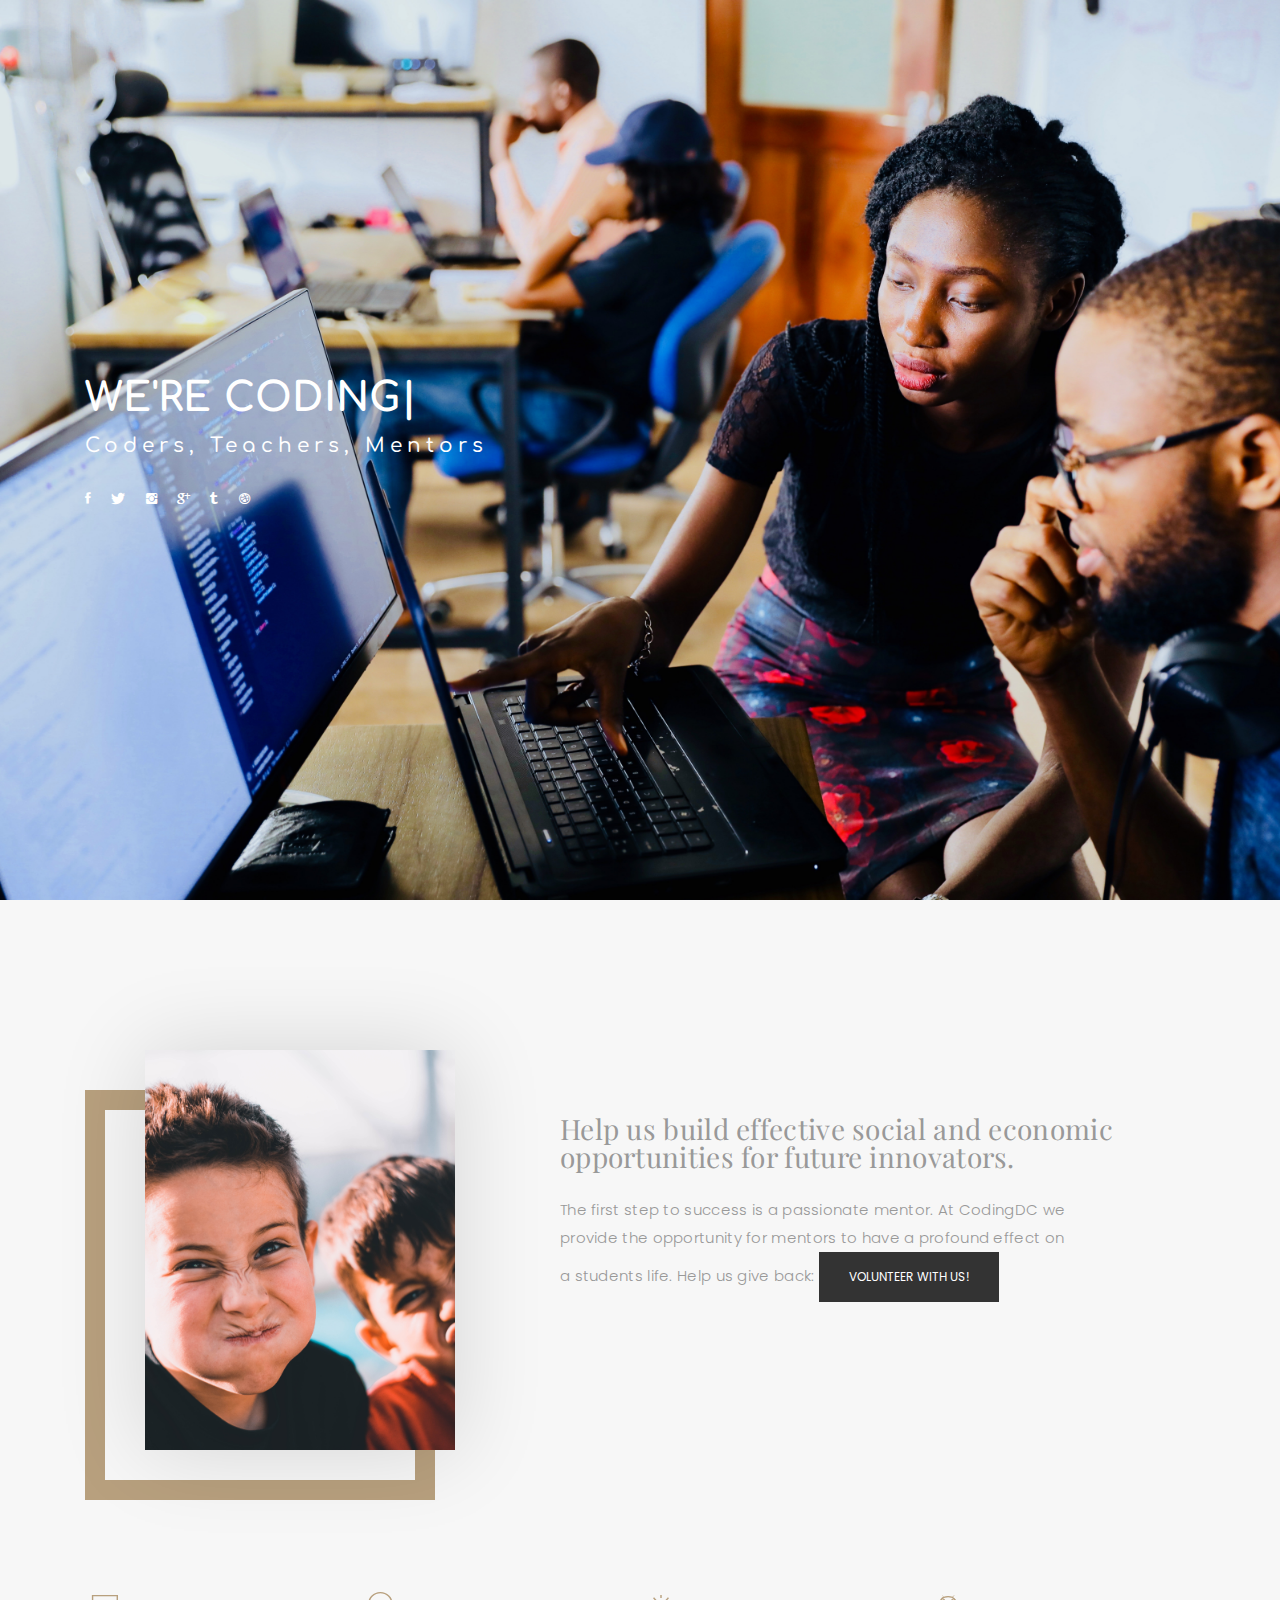
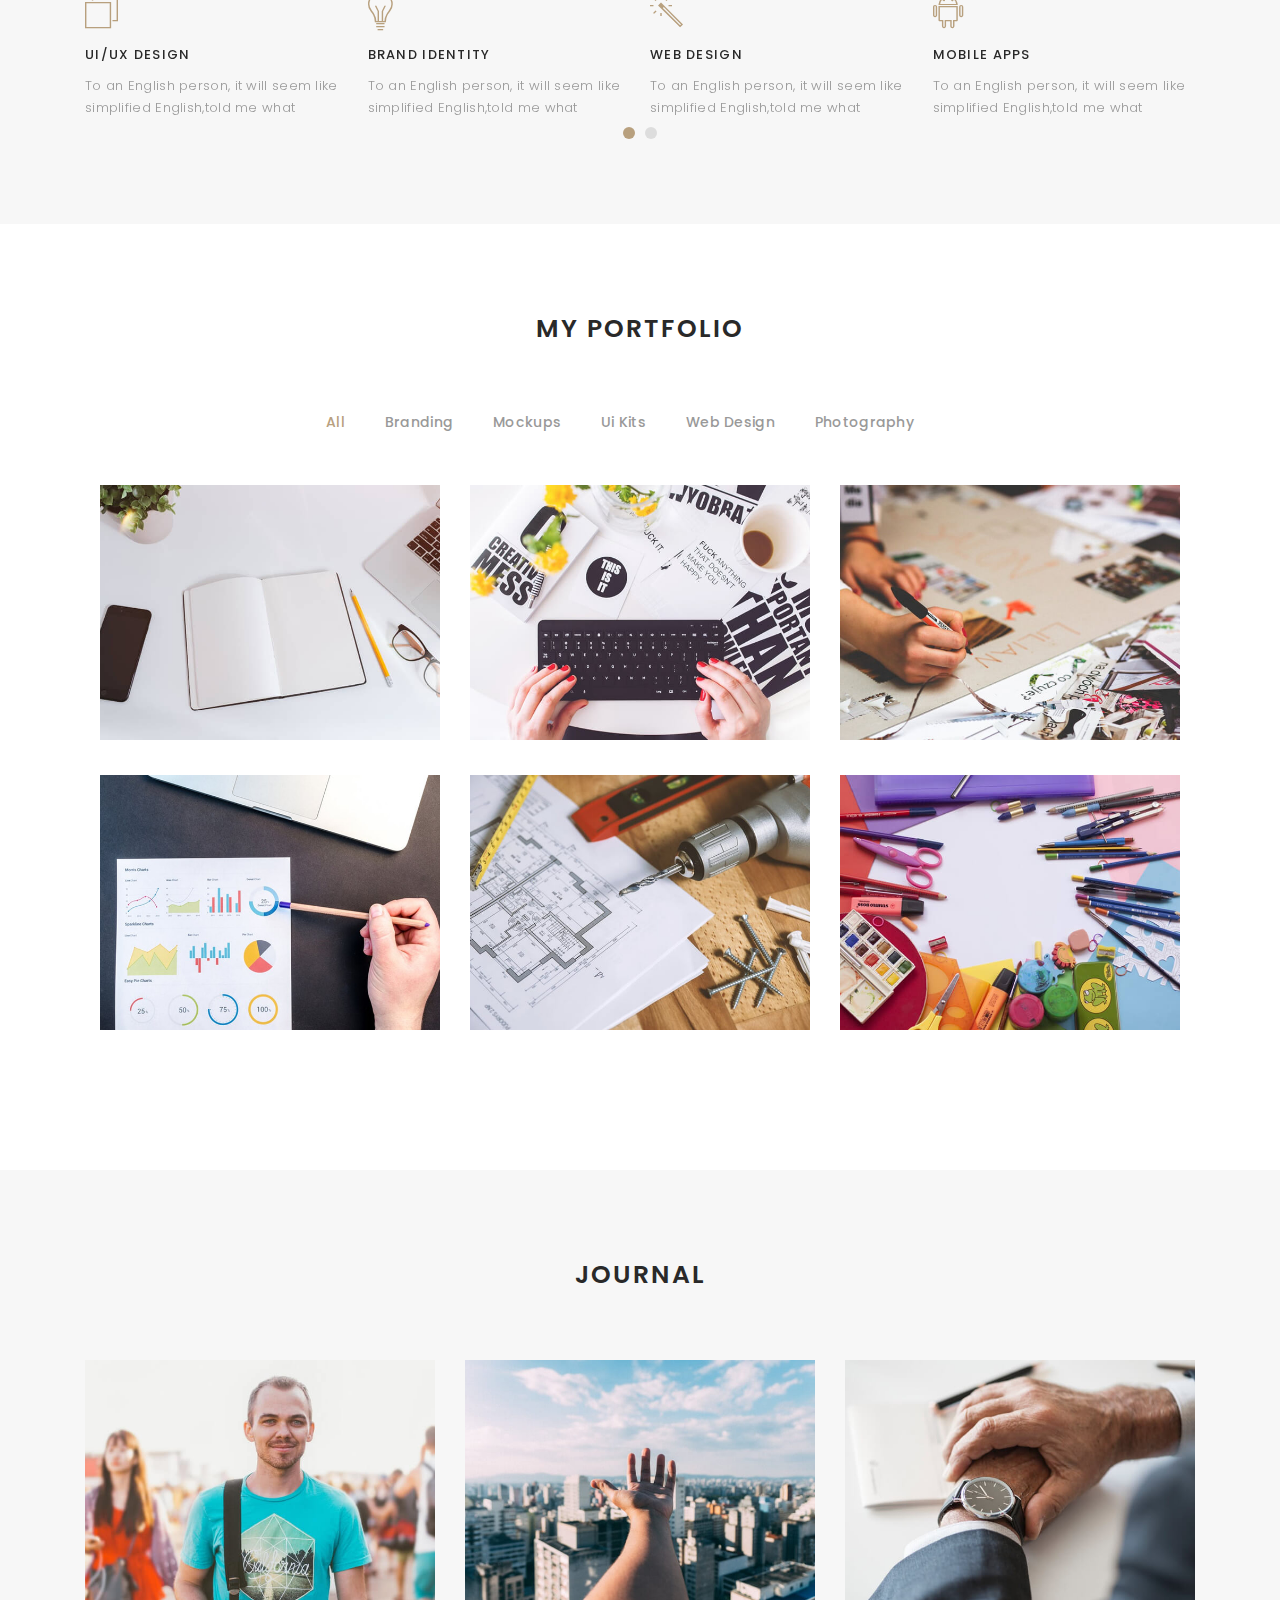
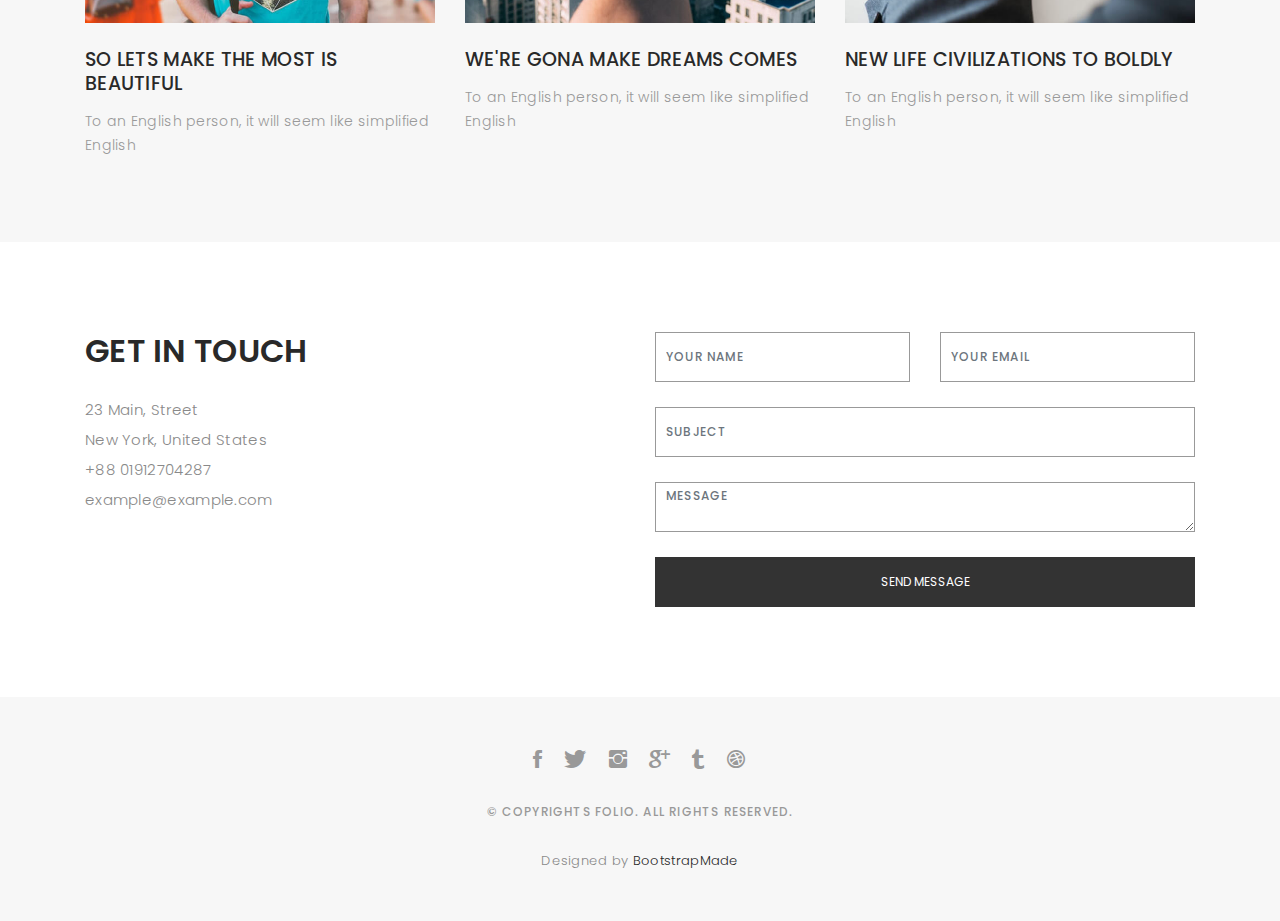
==== index.html @ a68c334d "Master Commit of all the work so far" ====
<!DOCTYPE html>
<html lang="en">

<head>
  <!-- meta -->
  <meta charset="utf-8">
  <meta content="width=device-width, initial-scale=1.0" name="viewport">

  <title>Folio - Personal Portfolio Template</title>
  <meta content="" name="keywords">
  <meta content="" name="description">

  <!-- Google Fonts -->
  <link href="https://fonts.googleapis.com/css?family=Poppins:300,300i,400,400i,500,500i,600,600i,700,700i|Playfair+Display:400,400i,700,700i,900,900i" rel="stylesheet">

  <!-- Bootstrap CSS File -->
  <link href="lib/bootstrap/css/bootstrap.min.css" rel="stylesheet">

  <!-- Libraries CSS Files -->
  <link href="lib/ionicons/css/ionicons.min.css" rel="stylesheet">
  <link href="lib/owlcarousel/assets/owl.carousel.min.css" rel="stylesheet">
  <link href="lib/magnific-popup/magnific-popup.css" rel="stylesheet">
  <link href="lib/hover/hover.min.css" rel="stylesheet">

  <!-- Main Stylesheet File -->
  <link href="css/style.css" rel="stylesheet">
   <link href="https://fonts.googleapis.com/css?family=Comfortaa&display=swap" rel="stylesheet">  

  <!-- Responsive css -->
  <link href="css/responsive.css" rel="stylesheet">

  <!-- Favicon -->
  <link rel="shortcut icon" href="images/favicon.png">

  <!-- =======================================================
    Theme Name: Folio
    Theme URL: https://bootstrapmade.com/folio-bootstrap-portfolio-template/
    Author: BootstrapMade.com
    Author URL: https://bootstrapmade.com
  ======================================================= -->
</head>

<body>

  <!-- start section navbar -->
  <nav id="main-nav">
    <div class="row">
      <div class="container">

        <div class="logo">
          <a href="index.html"><img src="images/logo.png" alt="logo"> <span class="logoText">CodingDC</span> </a>
        </div>

        <div class="responsive"><i data-icon="m" class="ion-navicon-round"></i></div>

        <ul class="nav-menu list-unstyled">
          <li><a href="#header" class="smoothScroll">Home</a></li>
          <li><a href="#about" class="smoothScroll">About</a></li>
          <li><a href="#portfolio" class="smoothScroll">Portfolio</a></li>
          <li><a href="#journal" class="smoothScroll">Blog</a></li>
          <li><a href="#contact" class="smoothScroll">Contact</a></li>
        </ul>

      </div>
    </div>
  </nav>
  <!-- End section navbar -->


  <!-- start section header -->
  <div id="header" class="home">

    <div class="container">
      <div class="header-content">
        <h1>We're <span class="typed"></span></h1>
        <p>Coders, Teachers, Mentors</p>

        <ul class="list-unstyled list-social">
          <li><a href="#"><i class="ion-social-facebook"></i></a></li>
          <li><a href="#"><i class="ion-social-twitter"></i></a></li>
          <li><a href="#"><i class="ion-social-instagram"></i></a></li>
          <li><a href="#"><i class="ion-social-googleplus"></i></a></li>
          <li><a href="#"><i class="ion-social-tumblr"></i></a></li>
          <li><a href="#"><i class="ion-social-dribbble"></i></a></li>
        </ul>
      </div>
    </div>
  </div>
  <!-- End section header -->


  <!-- start section about us -->
  <div id="about" class="paddsection">
    <div class="container">
      <div class="row justify-content-between">

        <div class="col-lg-4 ">
          <div class="div-img-bg">
            <div class="about-img">
              <img src="images/me.jpg" class="img-responsive" alt="me">
            </div>
          </div>
        </div>

        <div class="col-lg-7">
          <div class="about-descr">

            <p class="p-heading">Help us build effective social and economic opportunities for future innovators.</p>
            <p class="separator">The first step to success is a passionate mentor. At CodingDC we provide the opportunity for mentors to have a profound effect on a students life. Help us give back: <input type="submit" class="btn btn-defeault btn-send" value="Volunteer With us!">

          </div>

        </div>
      </div>
    </div>
  </div>
  <!-- end section about us -->


  <!-- start section services -->
  <div id="services">
    <div class="container">

        <div class="services-carousel owl-theme">

          <div class="services-block">

            <i class="ion-ios-browsers-outline"></i>
            <span>UI/UX DESIGN</span>
            <p class="separator">To an English person, it will seem like simplified English,told me what </p>

          </div>

          <div class="services-block">

            <i class="ion-ios-lightbulb-outline"></i>
            <span>BRAND IDENTITY</span>
            <p class="separator">To an English person, it will seem like simplified English,told me what </p>

          </div>

          <div class="services-block">

            <i class="ion-ios-color-wand-outline"></i>
            <span>WEB DESIGN</span>
            <p class="separator">To an English person, it will seem like simplified English,told me what </p>

          </div>

          <div class="services-block">

            <i class="ion-social-android-outline"></i>
            <span>MOBILE APPS</span>
            <p class="separator">To an English person, it will seem like simplified English,told me what </p>

          </div>

          <div class="services-block">

            <i class="ion-ios-analytics-outline"></i>
            <span>Analytics</span>
            <p class="separator">To an English person, it will seem like simplified English,told me what </p>

          </div>

          <div class="services-block">

            <i class="ion-ios-camera-outline"></i>
            <span>PHOTOGRAPHY</span>
            <p class="separator">To an English person, it will seem like simplified English,told me what </p>

          </div>

        </div>

    </div>

  </div>
  <!-- end section services -->


  <!-- start section portfolio -->
  <div id="portfolio" class="text-center paddsection">

    <div class="container">
      <div class="section-title text-center">
        <h2>My Portfolio</h2>
      </div>
    </div>

    <div class="container">
      <div class="row">
        <div class="col-md-12">

          <div class="portfolio-list">

            <ul class="nav list-unstyled" id="portfolio-flters">
              <li class="filter filter-active" data-filter=".all">all</li>
              <li class="filter" data-filter=".branding">branding</li>
              <li class="filter" data-filter=".mockups">mockups</li>
              <li class="filter" data-filter=".uikits">ui kits</li>
              <li class="filter" data-filter=".webdesign">web design</li>
              <li class="filter" data-filter=".photography">photography</li>
            </ul>

          </div>

          <div class="portfolio-container">

            <div class="col-lg-4 col-md-6 portfolio-thumbnail all branding uikits webdesign">
              <a class="popup-img" href="images/portfolio/1.jpg">
                <img src="images/portfolio/1.jpg" alt="img">
              </a>
            </div>

            <div class="col-lg-4 col-md-6 portfolio-thumbnail all mockups uikits photography">
              <a class="popup-img" href="images/portfolio/2.jpg">
                <img src="images/portfolio/2.jpg"  alt="img">
              </a>
            </div>

            <div class="col-lg-4 col-md-6 portfolio-thumbnail all branding webdesig photographyn">
              <a class="popup-img" href="images/portfolio/3.jpg">
                <img src="images/portfolio/3.jpg" alt="img">
              </a>
            </div>

            <div class="col-lg-4 col-md-6 portfolio-thumbnail all mockups webdesign photography">
              <a class="popup-img" href="images/portfolio/4.jpg">
                <img src="images/portfolio/4.jpg" alt="img">
              </a>
            </div>

            <div class="col-lg-4 col-md-6 portfolio-thumbnail all branding uikits photography">
              <a class="popup-img" href="images/portfolio/5.jpg">
                <img src="images/portfolio/5.jpg" alt="img">
              </a>
            </div>

            <div class="col-lg-4 col-md-6 portfolio-thumbnail all mockups uikits webdesign">
              <a class="popup-img" href="images/portfolio/6.jpg">
                <img src="images/portfolio/6.jpg" alt="img">
              </a>
            </div>

          </div>
        </div>
      </div>
    </div>

  </div>
  <!-- End section portfolio -->


  <!-- start section journal -->
  <div id="journal" class="text-left paddsection">

    <div class="container">
      <div class="section-title text-center">
        <h2>journal</h2>
      </div>
    </div>

    <div class="container">
      <div class="journal-block">
        <div class="row">

          <div class="col-lg-4 col-md-6">
            <div class="journal-info">

              <a href="blog-single.html"><img src="images/blog-post-1.jpg" class="img-responsive" alt="img"></a>

              <div class="journal-txt">

                <h4><a href="blog-single.html">SO LETS MAKE THE MOST IS BEAUTIFUL</a></h4>
                <p class="separator">To an English person, it will seem like simplified English
                </p>

              </div>

            </div>
          </div>

          <div class="col-lg-4 col-md-6">
            <div class="journal-info">

              <a href="blog-single.html"><img src="images/blog-post-2.jpg" class="img-responsive" alt="img"></a>

              <div class="journal-txt">

                <h4><a href="#blog-single.html">WE'RE GONA MAKE DREAMS COMES</a></h4>
                <p class="separator">To an English person, it will seem like simplified English
                </p>

              </div>

            </div>
          </div>

          <div class="col-lg-4 col-md-6">
            <div class="journal-info">

              <a href="blog-single.html"><img src="images/blog-post-3.jpg" class="img-responsive" alt="img"></a>

              <div class="journal-txt">

                <h4><a href="blog-single.html">NEW LIFE CIVILIZATIONS TO BOLDLY</a></h4>
                <p class="separator">To an English person, it will seem like simplified English
                </p>

              </div>

            </div>
          </div>

        </div>
      </div>
    </div>

  </div>
  <!-- End section journal -->


  <!-- start sectoion contact -->
  <div id="contact" class="paddsection">
    <div class="container">
      <div class="contact-block1">
        <div class="row">

          <div class="col-lg-6">
            <div class="contact-contact">

              <h2 class="mb-30">GET IN TOUCH</h2>

              <ul class="contact-details">
                <li><span>23 Main, Street</span></li>
                <li><span>New York, United States</span></li>
                <li><span>+88 01912704287</span></li>
                <li><span>example@example.com</span></li>
              </ul>

            </div>
          </div>

          <div class="col-lg-6">
            <form action="" method="post" role="form" class="contactForm">
              <div class="row">

                <div id="sendmessage">Your message has been sent. Thank you!</div>
                <div id="errormessage"></div>

                <div class="col-lg-6">
                  <div class="form-group contact-block1">
                    <input type="text" name="name" class="form-control" id="name" placeholder="Your Name" data-rule="minlen:4" data-msg="Please enter at least 4 chars" />
                    <div class="validation"></div>
                  </div>
                </div>

                <div class="col-lg-6">
                  <div class="form-group">
                    <input type="email" class="form-control" name="email" id="email" placeholder="Your Email" data-rule="email" data-msg="Please enter a valid email" />
                    <div class="validation"></div>
                  </div>
                </div>

                <div class="col-lg-12">
                  <div class="form-group">
                    <input type="text" class="form-control" name="subject" id="subject" placeholder="Subject" data-rule="minlen:4" data-msg="Please enter at least 8 chars of subject" />
                    <div class="validation"></div>
                  </div>
                </div>

                <div class="col-lg-12">
                  <div class="form-group">
                    <textarea class="form-control" name="message" rows="12" data-rule="required" data-msg="Please write something for us" placeholder="Message"></textarea>
                    <div class="validation"></div>
                  </div>
                </div>

                <div class="col-lg-12">
                  <input type="submit" class="btn btn-defeault btn-send" value="Send message">
                </div>

              </div>
            </form>
          </div>
        </div>
      </div>
    </div>
  </div>
  <!-- start sectoion contact -->


  <!-- start section footer -->
  <div id="footer" class="text-center">
    <div class="container">
      <div class="socials-media text-center">

        <ul class="list-unstyled">
          <li><a href="#"><i class="ion-social-facebook"></i></a></li>
          <li><a href="#"><i class="ion-social-twitter"></i></a></li>
          <li><a href="#"><i class="ion-social-instagram"></i></a></li>
          <li><a href="#"><i class="ion-social-googleplus"></i></a></li>
          <li><a href="#"><i class="ion-social-tumblr"></i></a></li>
          <li><a href="#"><i class="ion-social-dribbble"></i></a></li>
        </ul>

      </div>

      <p>&copy; Copyrights Folio. All rights reserved.</p>

      <div class="credits">
        <!--
          All the links in the footer should remain intact.
          You can delete the links only if you purchased the pro version.
          Licensing information: https://bootstrapmade.com/license/
          Purchase the pro version with working PHP/AJAX contact form: https://bootstrapmade.com/buy/?theme=Folio
        -->
        Designed by <a href="https://bootstrapmade.com/">BootstrapMade</a>
      </div>

    </div>
  </div>
  <!-- End section footer -->

  <!-- JavaScript Libraries -->
  <script src="lib/jquery/jquery.min.js"></script>
  <script src="lib/jquery/jquery-migrate.min.js"></script>
  <script src="lib/bootstrap/js/bootstrap.bundle.min.js"></script>
  <script src="lib/typed/typed.js"></script>
  <script src="lib/owlcarousel/owl.carousel.min.js"></script>
  <script src="lib/magnific-popup/magnific-popup.min.js"></script>
  <script src="lib/isotope/isotope.pkgd.min.js"></script>

  <!-- Contact Form JavaScript File -->
  <script src="contactform/contactform.js"></script>

  <!-- Template Main Javascript File -->
  <script src="js/main.js"></script>

</body>

</html>
---- css/style.css ----
/*
  Theme Name: Folio
  Theme URL: https://bootstrapmade.com/folio-bootstrap-portfolio-template/
  Author: BootstrapMade.com
  Author URL: https://bootstrapmade.com
*/

/*  General Styling
/*-----------------------------------------------------------------------------------*/

body {
  background: #ffffff;
  color: #898989;
  font-family: 'Poppins', helvetica;
  font-size: 15px;
  font-weight: 300;
  line-height: 20px;
  letter-spacing: 0.02em;
  overflow-x: hidden;
  margin: 0 auto;
  padding: 0;
  -moz-box-sizing: border-box;
  -ms-box-sizing: border-box;
  -o-box-sizing: border-box;
  -webkit-box-sizing: border-box;
  box-sizing: border-box;
}

h1, h2, h3, h4, h5, h6 {
  margin: 0;
}

h2 {
  color: #292929;
  font-weight: 600;
}

h4 {
  color: #292929;
  font-size: 14px;
  font-weight: 600;
}

a {
  color: #292929;
  text-decoration: none !important;
  -moz-transition: all 0.5s ease-in-out 0s;
  -ms-transition: all 0.5s ease-in-out 0s;
  -o-transition: all 0.5s ease-in-out 0s;
  -webkit-transition: all 0.5s ease-in-out 0s;
  transition: all 0.5s ease-in-out 0s;
}

a:hover {
  -moz-transition: all 0.5s ease-in-out 0s;
  -ms-transition: all 0.5s ease-in-out 0s;
  -o-transition: all 0.5s ease-in-out 0s;
  -webkit-transition: all 0.5s ease-in-out 0s;
  transition: all 0.5s ease-in-out 0s;
}

a:hover, a:focus {
  color: #b8a07e;
  text-decoration: underline;
}

nav ul li a {
  padding: 2px 0 0 0;
  position: relative;
  display: block;
  font-size: 12px;
  color: #999999;
  letter-spacing: 0.1em;
  font-weight: 500;
  line-height: 14px;
  text-transform: uppercase;
  -moz-transition: all 0.5s ease-in-out 0s;
  -ms-transition: all 0.5s ease-in-out 0s;
  -o-transition: all 0.5s ease-in-out 0s;
  -webkit-transition: all 0.5s ease-in-out 0s;
  transition: all 0.5s ease-in-out 0s;
}

p {
  margin: 25px 0;
  padding: 0;
  font-size: 15px;
  color: #999999;
  line-height: 28px;
}

::-moz-selection {
  background: #b8a07e;
  color: #fff;
}

::selection {
  background: #b8a07e;
  color: #fff;
}

.btn {
  background: #333;
  border: medium none;
  border-radius: 0;
  color: #fff;
  font-size: 12px;
  height: 50px;
  line-height: 50px;
  padding: 0 30px;
  text-transform: uppercase;
}

.btn:hover, .btn:focus {
  color: #fff;
}

.padDiv {
  padding: 30px 20px;
}

.section-title {
  margin-bottom: 70px;
}

.section-title h2 {
  font-size: 25px;
  letter-spacing: 2px;
  text-transform: uppercase;
}

.form-control {
  background-color: transparent;
  border: 1px solid #999;
  border-radius: 0;
  color: #999999;
  font-size: 12px;
  font-weight: 500;
  height: 50px;
  letter-spacing: 0.1em;
  padding-left: 10px;
  margin: 0 0 25px 0;
  line-height: 14px;
  text-transform: uppercase;
}

.form-control:focus {
  box-shadow: none;
  outline: 0 none;
}

.paddsection {
  padding-top: 90px;
  padding-bottom: 90px;
}

.paddsections {
  padding-top: 90px;
  padding-bottom: 90px !important;
}

.hvr-shutter-in-horizontal::before {
  background: #333;
}

.hvr-shutter-in-horizontal:hover {
  background: #b8a07e;
}

.mb-30 {
  margin-bottom: 30px;
}

/*-----------------------------------------------------------------------------------*/
/*  Navbar Top
/*-----------------------------------------------------------------------------------*/

nav {
  position: fixed;
  background: #fff;
  z-index: 1000;
  width: 100%;
  padding: 20px;
  display: none;
  -webkit-box-shadow: 0px 2px 92px 0px rgba(0, 0, 0, 0.18);
  -moz-box-shadow: 0px 2px 92px 0px rgba(0, 0, 0, 0.18);
  box-shadow: 0px 2px 92px 0px rgba(0, 0, 0, 0.18);
}

.nav-menu {
  float: right;
  line-height: 32px;
  margin-bottom: 0;
  padding-top: 16px;
}

nav ul li {
  float: left;
  margin-right: 15px;
  font-family: 'Poppins', sans-serif;
  font-size: 14px;
  margin-left: 40px;
}

nav ul li a {
  padding: 2px 0 0 0;
  position: relative;
  display: block;
  font-size: 14px;
  color: #999999;
  font-family: 'Poppins', helvetica;
  font-weight: 500;
  line-height: 16px;
  text-transform: uppercase;
  letter-spacing: 0.02em;
  text-transform: capitalize;
}

.logo {
  float: left;
}

.logoText{
    
    font-size: 1em;
    font-family: 'Comfortaa', cursive;
}

.logo img {
  height: auto;
    width: 3.5em;
}

.responsive {
  display: none;
  font-size: 23px;
}

.active {
  color: #afafaf;
}

/*----------------------------------------------------------------------------------*/
/*  Header
/*-----------------------------------------------------------------------------------*/

#header {
  background: url("../images/bg.jpg") repeat scroll center center / cover;
  height: 100vh;
  width: 100%;
}


#header .header-content {
  height: 100vh;
  text-align: left;
  width: 100%;
  display: flex;
  justify-content: center;
  flex-direction: column;
  font-family: 'Comfortaa', cursive;
}

.header-content h1 {
  font-size: 40px;
  font-weight: 700;
  margin-bottom: 10px;
  text-transform: uppercase;
  color: #fff;
}

.header-content p {
  font-size: 20px;
  letter-spacing: 5px;
  margin-top: 0;
  margin-bottom: 30px;
  text-transform: capitalize;
  color: #fff;
  font-weight: 500;
}

.header-content .list-social li {
  float: left;
  margin-right: 20px;
}

.header-content .list-social li i {
  color: #fff;
  font-size: 15px;
}

/*-----------------------------------------------------------------------------------*/
/*  Aout-us
/*-----------------------------------------------------------------------------------*/

#about {
  width: 100%;
  height: auto;
  background: #f7f7f7;
  padding-top: 190px;
}

#about .div-img-bg {
  padding-bottom: 30px;
  border: 20px solid #b8a07e;
}

#about .div-img-bg .about-img img {
  width: 100%;
  box-shadow: 0px 0px 85px 0px rgba(0, 0, 0, 0.14);
  margin-top: -60px;
  margin-left: 40px;
  height: 400px;
  object-fit: cover;
}

#about .about-descr .p-heading {
  font-family: 'Playfair Display', serif;
  font-size: 28px;
  text-align: left;
}

#about .about-descr .separator {
  max-width: 80%;
  margin-bottom: 0;
  text-align: left;
}

/*-----------------------------------------------------------------------------------*/
/*   Services
/*-----------------------------------------------------------------------------------*/

#services {
  background: #f7f7f7;
  position: relative;
  padding-bottom: 80px;
}

.owl-item {
  float: left;
}
.services-block span {
  margin: 10px 0;
  position: relative;
  font-size: 13px;
  color: #292929;
  letter-spacing: 0.1em;
  font-weight: 500;
  text-transform: uppercase;
  display: block;
}

.services-block .separator {
  margin: 0;
  font-size: 13px;
  line-height: 22px;
}

.services-block i {
  font-size: 44px;
  color: #b8a07e;
  line-height: 44px;
}


.services-carousel  .owl-stage-outer {
  overflow: hidden;
}

.services-carousel .owl-dots {
  margin-top: 5px;
  text-align: center;
}

.services-carousel .owl-dot {
  display: inline-block;
  margin: 0 5px;
  width: 12px !important;
  height: 12px !important;
  border-radius: 50%;
  border: 0;
  padding: 0 !important;
  background-color: #ddd;
  cursor: pointer;
}

.services-carousel .owl-dot.active {
  background-color: #b8a07e;
}

.owl-nav {
  display: none;
}

.btn{
    
    
    
}


/*-----------------------------------------------------------------------------------*/
/*  Portfolio
/*-----------------------------------------------------------------------------------*/

#portfolio {
  position: relative;
  padding-bottom: 50px;
}

#portfolio .portfolio-list {
  margin-bottom: 50px;
}

#portfolio .portfolio-list .nav {
  display: inline-block;
  margin: 0;
}

#portfolio .portfolio-list .nav li {
  margin: 0 40px 0 0;
  float: left;
  font-size: 14px;
  color: #999999;
  line-height: 16px;
  cursor: pointer;
  font-family: 'Poppins', helvetica;
  font-weight: 500;
  letter-spacing: 0.02em;
  text-transform: capitalize;
  -moz-transition: all 0.5s ease-in-out 0s;
  -ms-transition: all 0.5s ease-in-out 0s;
  -o-transition: all 0.5s ease-in-out 0s;
  -webkit-transition: all 0.5s ease-in-out 0s;
  transition: all 0.5s ease-in-out 0s;
}

#portfolio .portfolio-list .nav li:hover, #portfolio .portfolio-list .nav li.filter-active  {
  color: #b8a07e;
  -moz-transition: all 0.5s ease-in-out 0s;
  -ms-transition: all 0.5s ease-in-out 0s;
  -o-transition: all 0.5s ease-in-out 0s;
  -webkit-transition: all 0.5s ease-in-out 0s;
  transition: all 0.5s ease-in-out 0s;
}

#portfolio .portfolio-container {
  display: inline-block;
  margin-bottom: 50px;
  width: 100%;
}

.portfolio-thumbnail {
  margin-bottom: 30px;
  overflow: hidden;
  min-height: 260px;
}

.portfolio-thumbnail img {
  max-width: 100%;
}

/*-----------------------------------------------------------------------------------*/
/*  Journal
/*-----------------------------------------------------------------------------------*/

#journal,  #journal-blog {
  height: auto;
  width: 100%;
  background: #f7f7f7;
  padding-bottom: 60px;
  position: relative;
}

#journal-blog {
  background: #fff;
  padding-bottom: 30px;
}

#journal .journal-block {
  display: inline-block;
  height: auto;
  width: 100%;
}

#journal .journal-block .journal-info {
  position: relative;
}

.journal-block .journal-info img {
  max-width: 100%;
}

.journal-block .journal-info .journal-txt {
  padding: 25px 0px;
  position: relative;
}

.journal-block .journal-info .journal-txt h4 a {
  display: block;
  font-size: 19px;
  line-height: 24px;
  margin: 0 0 13px 0;
  font-weight: 500;
  color: #292929;
  -moz-transition: all 0.5s ease-in-out 0s;
  -ms-transition: all 0.5s ease-in-out 0s;
  -o-transition: all 0.5s ease-in-out 0s;
  -webkit-transition: all 0.5s ease-in-out 0s;
  transition: all 0.5s ease-in-out 0s;
}

.journal-block .journal-info .journal-txt h4 a:hover {
  color: #b8a07e;
  -moz-transition: all 0.5s ease-in-out 0s;
  -ms-transition: all 0.5s ease-in-out 0s;
  -o-transition: all 0.5s ease-in-out 0s;
  -webkit-transition: all 0.5s ease-in-out 0s;
  transition: all 0.5s ease-in-out 0s;
}

.journal-block .journal-info .journal-txt p {
  margin: 0;
  font-size: 14px;
  line-height: 24px;
}

/*-----------------------------------------------------------------------------------*/
/*  Contact
/*-----------------------------------------------------------------------------------*/

#contact {
  height: auto;
  width: 100%;
}

.contact-details {
  list-style: none;
  margin: 0;
  padding: 0;
}

.contact-details li {
  padding-bottom: 10px;
}

#contact input, #contact textarea {
  width: 100%;
}


#contact  #sendmessage {
  color: #18d26e;
  border: 1px solid #18d26e;
  display: none;
  text-align: center;
  padding: 15px;
  font-weight: 600;
  margin: 15px;
}

#contact  #errormessage {
  color: red;
  display: none;
  border: 1px solid red;
  text-align: center;
  padding: 15px;
  font-weight: 600;
  margin: 15px;
}

#contact #sendmessage.show, #contact #errormessage.show, #contact .show {
  display: block;
}

#contact .validation {
  color: red;
  display: none;
  margin: 0 0 20px;
  font-weight: 400;
  font-size: 13px;
}

/*-----------------------------------------------------------------------------------*/
/*  Footer
/*-----------------------------------------------------------------------------------*/

#footer {
  background: #f7f7f7;
  padding-top: 50px;
  padding-bottom: 50px;
}

#footer .socials-media {
  width: 100%;
}

#footer .socials-media ul {
  display: inline-block;
  float: none;
  margin: 0 0 20px 0;
}

#footer .socials-media ul li {
  float: left;
  margin-left: 10px;
  margin-right: 10px;
}

#footer .socials-media ul li a {
  font-size: 24px;
  color: #999;
  letter-spacing: 0.1em;
  font-weight: 500;
  background: transparent;
  text-transform: uppercase;
  -moz-transition: all 0.5s ease-in-out 0s;
  -ms-transition: all 0.5s ease-in-out 0s;
  -o-transition: all 0.5s ease-in-out 0s;
  -webkit-transition: all 0.5s ease-in-out 0s;
  transition: all 0.5s ease-in-out 0s;
}

#footer .socials-media ul li a:hover {
  color: #b8a07e;
  -moz-transition: all 0.5s ease-in-out 0s;
  -ms-transition: all 0.5s ease-in-out 0s;
  -o-transition: all 0.5s ease-in-out 0s;
  -webkit-transition: all 0.5s ease-in-out 0s;
  transition: all 0.5s ease-in-out 0s;
}

#footer p {
  font-size: 12px;
  letter-spacing: 0.1em;
  font-weight: 500;
  margin-top: 0;
  text-transform: uppercase;
}

.credits {
  font-size: 13px;
}
---- css/responsive.css ----
/** Width between 1200x to 0
 *  ~~~~~~~~~~~~~~~~~~~~~~~~~~~~~~~~~~~~
 */

@media (min-width: 1200px) {

}

/** Width between 992px to 1199px
 *  ~~~~~~~~~~~~~~~~~~~~~~~~~~~~~~~~~~~~
 */

@media (min-width: 992px) and (max-width: 1199px) {
  
}

/** Width between 768px to 991px
 *  ~~~~~~~~~~~~~~~~~~~~~~~~~~~~~~~~~~~~
 */

@media (min-width: 768px) and (max-width: 991px) {
  /* Navbar */
  nav {
    padding: 10px 15px;
  }
  .nav-menu {
    margin-top: 40px;
    display: none;
    float: none;
    width: 100%;
  }
  .nav-menu li {
    float: none;
    width: 100%;
    text-align: center;
    border-top: 1px solid #f7f7f7;
    line-height: 45px;
    margin-left: 0;
    padding-top: 10px;
    padding-bottom: 10px;
  }
  .responsive {
    float: right;
    padding-top: 15px;
    display: block;
  }
  /* About */
  .head-info .header-content .cmaster h1 {
    font-size: 32px;
  }
  #about .div-img-bg {
    padding: 0;
  }
  #about .div-img-bg .about-img img {
    margin-top: 0%;
    margin-left: calc(0% - 0px);
  }
  #about .about-descr .p-heading {
    font-size: 20px;
  }
  #about .about-descr .separator {
    max-width: 100%;
    margin-bottom: 0;
  }
  /* portfolio */
  #portfolio .portfolio-list .nav li {
    float: none;
    margin: 20px;
    display: inline-block;
  }
  /* journal */
  #journal .journal-block .journal-info {
    margin-bottom: 30px;
  }
  /* Contact */
  .contact-contact {
    margin-bottom: 30px;
  }
  /* Footer */
  #footer .socials-media ul li {
    margin-right: 0;
    margin-left: 0;
    float: none;
    display: inline-block;
  }
}

/** Width between 767px to 0
 *  ~~~~~~~~~~~~~~~~~~~~~~~~~~~~~~~~~~~~
 */

@media (max-width: 767px) {
  /* Navbar */
  nav {
    padding: 20px 15px;
  }
  .nav-menu {
    margin-top: 40px;
    display: none;
    float: none;
    width: 100%;
  }
  .nav-menu li {
    float: none;
    width: 100%;
    text-align: center;
    border-top: 1px solid #f7f7f7;
    line-height: 45px;
    margin-left: 0;
    padding-top: 10px;
    padding-bottom: 10px;
  }
  .responsive {
    float: right;
    padding-top: 15px;
    display: block;
  }
  /* About */
  .head-info .header-content h1 {
    font-size: 32px;
  }
  #about .div-img-bg {
    padding: 0;
  }
  #about .div-img-bg .about-img img {
    margin-top: 0%;
    margin-left: calc(0% - 0px);
  }
  #about .about-descr .p-heading {
    font-size: 20px;
  }
  #about .about-descr .separator {
    max-width: 100%;
    margin-bottom: 0;
  }
  /* portfolio */
  #portfolio .portfolio-list .nav li {
    float: none;
    margin: 20px;
    display: inline-block;
  }
  /* journal */
  #journal .journal-block .journal-info {
    margin-bottom: 30px;
  }
  /* Contact */
  .contact-contact {
    margin-bottom: 30px;
  }
  /* Footer */
  #footer .socials-media ul li {
    margin-right: 0;
    margin-left: 0;
    float: none;
    display: inline-block;
  }
}

/** Width between 600px to 0
 *  ~~~~~~~~~~~~~~~~~~~~~~~~~~~~~~~~~~~~
 */

@media (max-width: 600px) {
  /* Navbar */
  nav {
    padding: 20px 15px;
  }
  .nav-menu {
    margin-top: 40px;
    display: none;
    float: none;
    width: 100%;
  }
  .nav-menu li {
    float: none;
    width: 100%;
    text-align: center;
    border-top: 1px solid #f7f7f7;
    line-height: 45px;
    margin-left: 0;
    padding-top: 10px;
    padding-bottom: 10px;
  }
  .responsive {
    float: right;
    padding-top: 15px;
    display: block;
  }
  /* About */
  .head-info .header-content h1 {
    font-size: 32px;
  }
  #about .div-img-bg {
    padding: 0;
  }
  #about .div-img-bg .about-img img {
    margin-top: 0%;
    margin-left: calc(0% - 0px);
  }
  #about .about-descr .p-heading {
    font-size: 20px;
  }
  #about .about-descr .separator {
    max-width: 100%;
    margin-bottom: 0;
  }
  /* portfolio */
  #portfolio .portfolio-list .nav li {
    float: none;
    margin: 10px;
    display: inline-block;
  }
  /* journal */
  #journal .journal-block .journal-info {
    margin-bottom: 30px;
  }
  /* Contact */
  .contact-contact {
    margin-bottom: 30px;
  }
  /* Footer */
  #footer .socials-media ul li {
    margin-right: 0;
    margin-left: 0;
    float: none;
    display: inline-block;
  }
}

/** Width between 480px to 0
 *  ~~~~~~~~~~~~~~~~~~~~~~~~~~~~~~~~~~~~
 */

@media (max-width: 480px) {
  /* Navbar */
  nav {
    padding: 20px 15px;
  }
  .nav-menu {
    margin-top: 40px;
    display: none;
    float: none;
    width: 100%;
  }
  .nav-menu li {
    float: none;
    width: 100%;
    text-align: center;
    border-top: 1px solid #f7f7f7;
    line-height: 45px;
    margin-left: 0;
    padding-top: 10px;
    padding-bottom: 10px;
  }
  .responsive {
    float: right;
    padding-top: 15px;
    display: block;
  }
  /* About */
  .head-info .header-content h1 {
    font-size: 32px;
  }
  #about .div-img-bg {
    padding: 0;
  }
  #about .div-img-bg .about-img img {
    margin-top: 0%;
    margin-left: calc(0% - 0px);
  }
  #about .about-descr .p-heading {
    font-size: 20px;
  }
  #about .about-descr .separator {
    max-width: 100%;
    margin-bottom: 0;
  }
  /* portfolio */
  #portfolio .portfolio-list .nav li {
    float: none;
    margin: 20px;
  }
  /* journal */
  #journal .journal-block .journal-info {
    margin-bottom: 30px;
  }
  /* Contact */
  .contact-contact {
    margin-bottom: 30px;
  }
  /* Footer */
  #footer .socials-media ul li {
    margin-right: 0;
    margin-left: 0;
    float: none;
    display: inline-block;
  }
}

/** Width between 320px to 0
 *  ~~~~~~~~~~~~~~~~~~~~~~~~~~~~~~~~~~~~
 */

@media (max-width: 320px) {
  /* Navbar */
  nav {
    padding: 20px 15px;
  }
    
    .logo^{
        
        justify-content: center;
        
    }
    
  .nav-menu {
    margin-top: 40px;
    display: none;
    float: none;
    width: 100%;
  }
  .nav-menu li {
    float: none;
    width: 100%;
    text-align: center;
    border-top: 1px solid #f7f7f7;
    line-height: 45px;
    margin-left: 0;
    padding-top: 10px;
    padding-bottom: 10px;
  }
  .responsive {
    float: right;
    padding-top: 15px;
    display: block;
  }
  /* About */
  .head-info .header-content h1 {
    font-size: 32px;
  }
  #about .div-img-bg {
    padding: 0;
  }
  #about .div-img-bg .about-img img {
    margin-top: 0%;
    margin-left: calc(0% - 0px);
  }
  #about .about-descr .p-heading {
    font-size: 20px;
  }
  #about .about-descr .separator {
    max-width: 100%;
    margin-bottom: 0;
  }
  /* portfolio */
  #portfolio .portfolio-list .nav li {
    float: none;
    margin: 20px;
  }
  /* journal */
  #journal .journal-block .journal-info {
    margin-bottom: 30px;
  }
  /* Contact */
  .contact-contact {
    margin-bottom: 30px;
  }
  /* Footer */
  #footer .socials-media ul li {
    margin-right: 0;
    margin-left: 0;
    float: none;
    display: inline-block;
  }
  /* Single page */
  .entry-comments-body span {
    display: inline-block;
    margin-right: 0;
  }
}
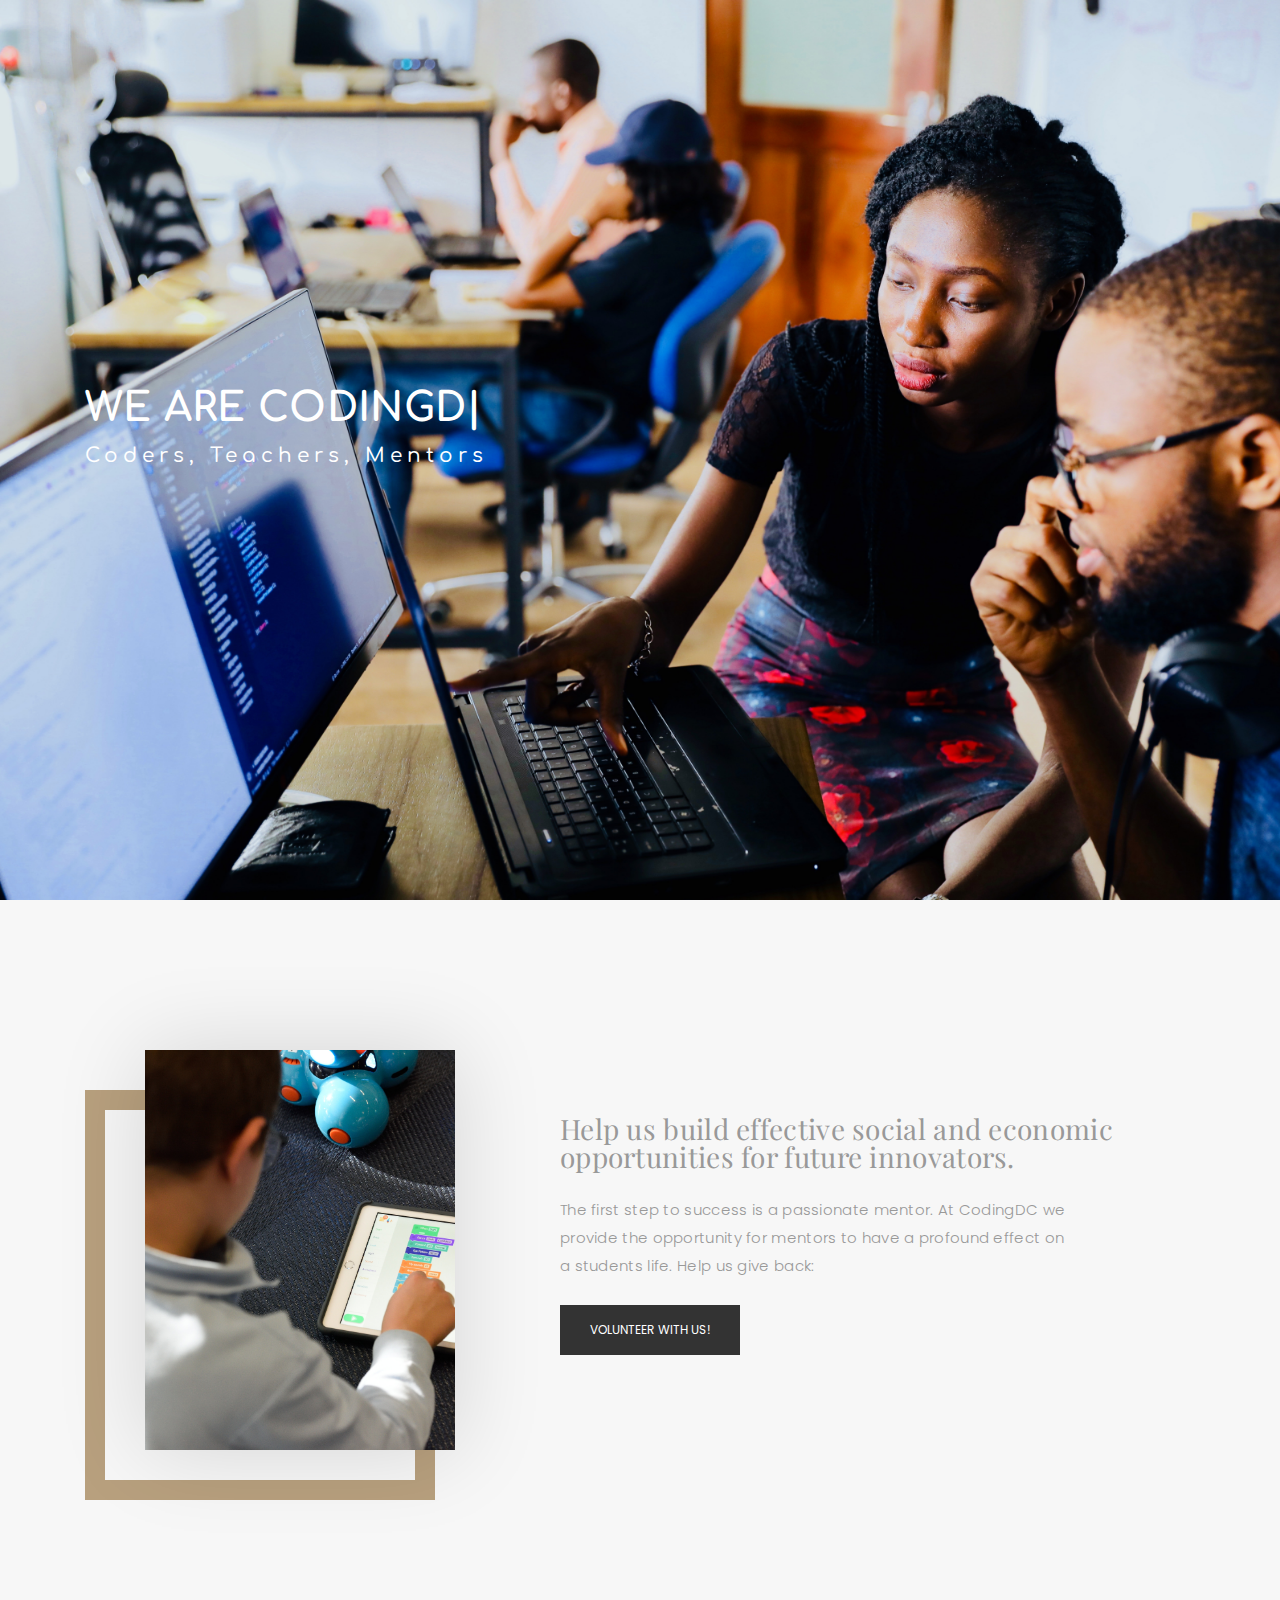
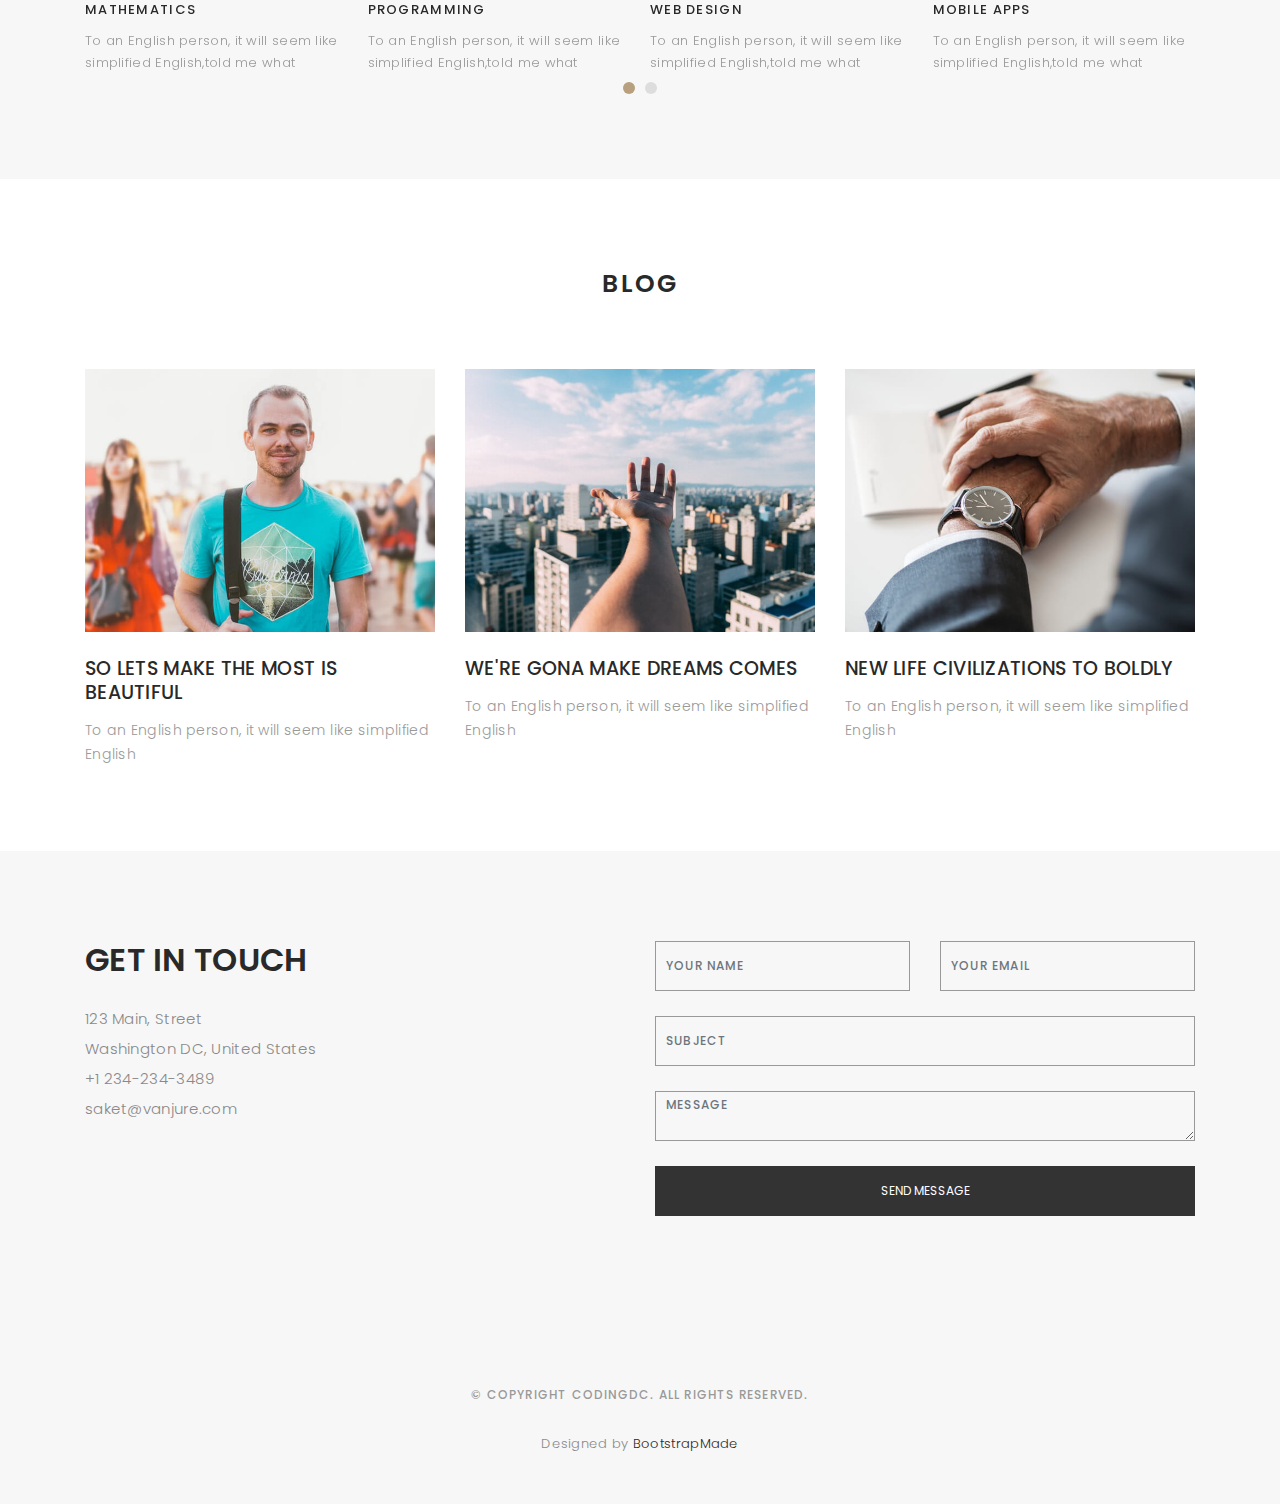
==== commit cb4b8d01: "Colours" ====
--- a/index.html
+++ b/index.html
@@ -6,7 +6,7 @@
   <meta charset="utf-8">
   <meta content="width=device-width, initial-scale=1.0" name="viewport">
 
-  <title>Folio - Personal Portfolio Template</title>
+  <title>CodingDC</title>
   <meta content="" name="keywords">
   <meta content="" name="description">
 
@@ -17,7 +17,7 @@
   <link href="lib/bootstrap/css/bootstrap.min.css" rel="stylesheet">
 
   <!-- Libraries CSS Files -->
-  <link href="lib/ionicons/css/ionicons.min.css" rel="stylesheet">
+  <link href="https://stackpath.bootstrapcdn.com/font-awesome/4.7.0/css/font-awesome.min.css">
   <link href="lib/owlcarousel/assets/owl.carousel.min.css" rel="stylesheet">
   <link href="lib/magnific-popup/magnific-popup.css" rel="stylesheet">
   <link href="lib/hover/hover.min.css" rel="stylesheet">
@@ -30,7 +30,7 @@
   <link href="css/responsive.css" rel="stylesheet">
 
   <!-- Favicon -->
-  <link rel="shortcut icon" href="images/favicon.png">
+  <link rel="shortcut icon" href="images/logo.png">
 
   <!-- =======================================================
     Theme Name: Folio
@@ -55,8 +55,8 @@
 
         <ul class="nav-menu list-unstyled">
           <li><a href="#header" class="smoothScroll">Home</a></li>
-          <li><a href="#about" class="smoothScroll">About</a></li>
-          <li><a href="#portfolio" class="smoothScroll">Portfolio</a></li>
+          <!-- <li><a href="#about" class="smoothScroll">About</a></li> -->
+          <li><a href="#about" class="smoothScroll">Volunteer</a></li>
           <li><a href="#journal" class="smoothScroll">Blog</a></li>
           <li><a href="#contact" class="smoothScroll">Contact</a></li>
         </ul>
@@ -72,11 +72,11 @@
 
     <div class="container">
       <div class="header-content">
-        <h1>We're <span class="typed"></span></h1>
+        <h1>We are <span class="typed"></span></h1>
         <p>Coders, Teachers, Mentors</p>
 
         <ul class="list-unstyled list-social">
-          <li><a href="#"><i class="ion-social-facebook"></i></a></li>
+          <li><a href="#"><i class="fab fa-facebook"></i></a></li>
           <li><a href="#"><i class="ion-social-twitter"></i></a></li>
           <li><a href="#"><i class="ion-social-instagram"></i></a></li>
           <li><a href="#"><i class="ion-social-googleplus"></i></a></li>
@@ -97,7 +97,7 @@
         <div class="col-lg-4 ">
           <div class="div-img-bg">
             <div class="about-img">
-              <img src="images/me.jpg" class="img-responsive" alt="me">
+              <img src="images/kid-using-ipad.jpg" class="img-responsive" alt="me">
             </div>
           </div>
         </div>
@@ -106,8 +106,9 @@
           <div class="about-descr">
 
             <p class="p-heading">Help us build effective social and economic opportunities for future innovators.</p>
-            <p class="separator">The first step to success is a passionate mentor. At CodingDC we provide the opportunity for mentors to have a profound effect on a students life. Help us give back: <input type="submit" class="btn btn-defeault btn-send" value="Volunteer With us!">
-
+            <p class="separator">The first step to success is a passionate mentor. At CodingDC we provide the opportunity for mentors to have a profound effect on a students life. Help us give back: <p>
+              <a href="volunteer.html"><input type="submit" class="btn btn-defeault btn-send" value="Volunteer With us!"></a>
+            </p>
           </div>
 
         </div>
@@ -125,8 +126,8 @@
 
           <div class="services-block">
 
-            <i class="ion-ios-browsers-outline"></i>
-            <span>UI/UX DESIGN</span>
+            <i class="icon ion-ios-calculator"></i>
+            <span>Mathematics</span>
             <p class="separator">To an English person, it will seem like simplified English,told me what </p>
 
           </div>
@@ -134,7 +135,7 @@
           <div class="services-block">
 
             <i class="ion-ios-lightbulb-outline"></i>
-            <span>BRAND IDENTITY</span>
+            <span>PROGRAMMING</span>
             <p class="separator">To an English person, it will seem like simplified English,told me what </p>
 
           </div>
@@ -180,7 +181,7 @@
 
 
   <!-- start section portfolio -->
-  <div id="portfolio" class="text-center paddsection">
+  <!-- <div id="portfolio" class="text-center paddsection">
 
     <div class="container">
       <div class="section-title text-center">
@@ -248,7 +249,7 @@
       </div>
     </div>
 
-  </div>
+  </div> -->
   <!-- End section portfolio -->
 
 
@@ -257,7 +258,7 @@
 
     <div class="container">
       <div class="section-title text-center">
-        <h2>journal</h2>
+        <h2>blog</h2>
       </div>
     </div>
 
@@ -333,10 +334,10 @@
               <h2 class="mb-30">GET IN TOUCH</h2>
 
               <ul class="contact-details">
-                <li><span>23 Main, Street</span></li>
-                <li><span>New York, United States</span></li>
-                <li><span>+88 01912704287</span></li>
-                <li><span>example@example.com</span></li>
+                <li><span>123 Main, Street</span></li>
+                <li><span>Washington DC, United States</span></li>
+                <li><span>+1 234-234-3489</span></li>
+                <li><span>saket@vanjure.com</span></li>
               </ul>
 
             </div>
@@ -407,7 +408,7 @@
 
       </div>
 
-      <p>&copy; Copyrights Folio. All rights reserved.</p>
+      <p>&copy; Copyright CodingDC. All rights reserved.</p>
 
       <div class="credits">
         <!--
--- a/css/style.css
+++ b/css/style.css
@@ -468,7 +468,7 @@
 #journal,  #journal-blog {
   height: auto;
   width: 100%;
-  background: #f7f7f7;
+  background: #ffffff;
   padding-bottom: 60px;
   position: relative;
 }
@@ -533,6 +533,7 @@
 #contact {
   height: auto;
   width: 100%;
+    background-color: #f7f7f7;
 }
 
 .contact-details {
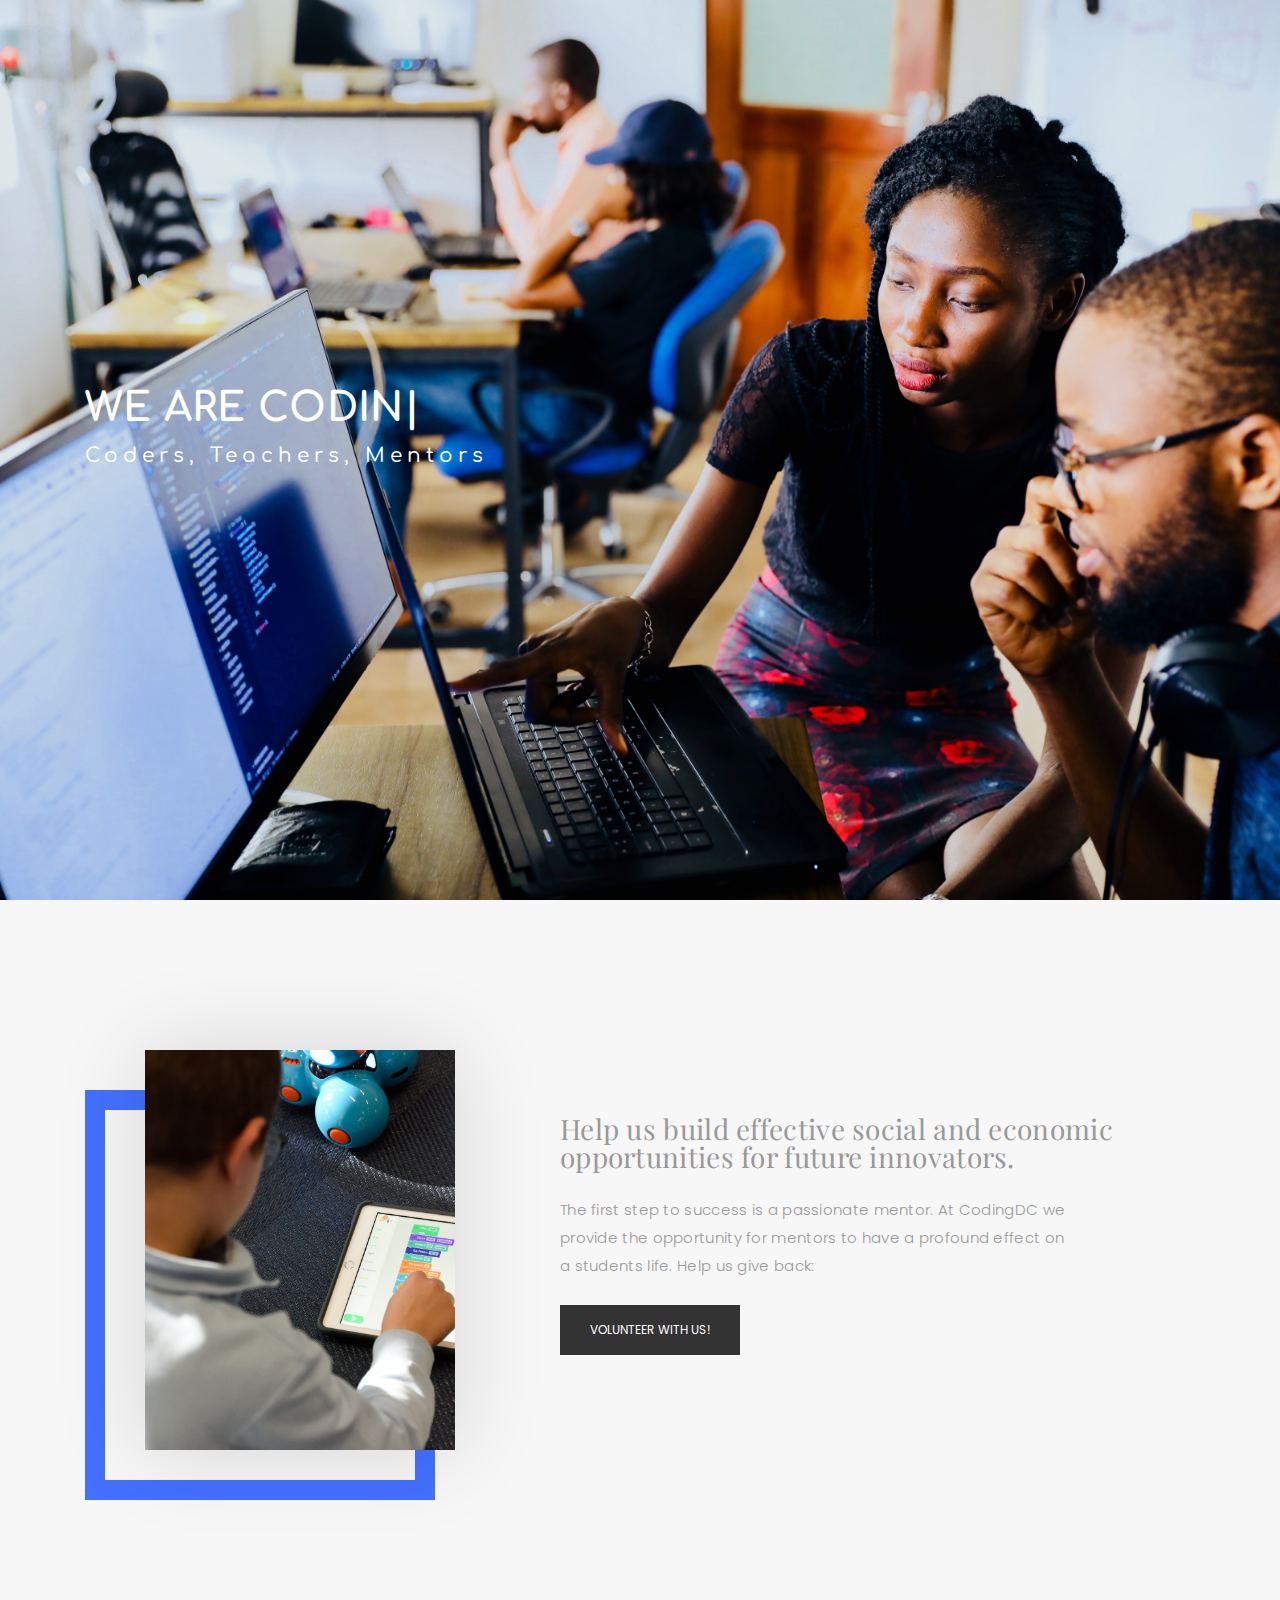
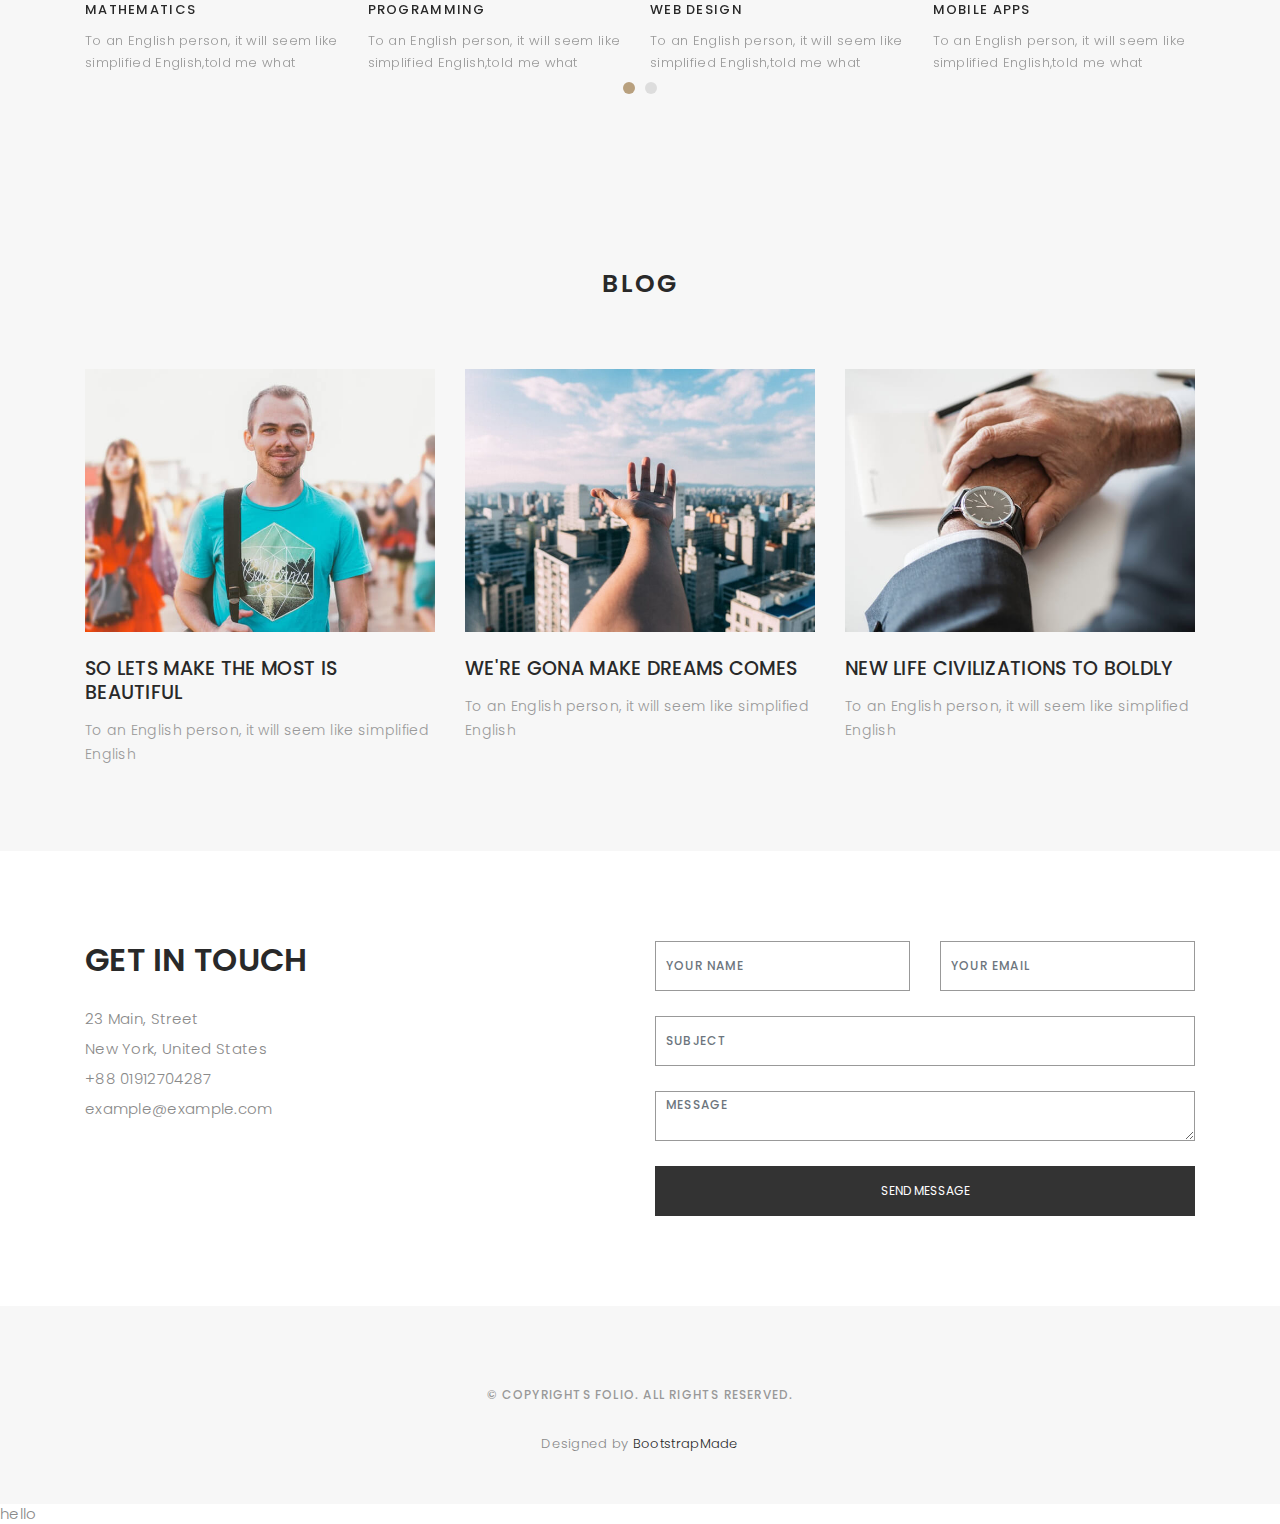
==== commit fadf24c3: "Basic changes" ====
--- a/index.html
+++ b/index.html
@@ -55,7 +55,6 @@
 
         <ul class="nav-menu list-unstyled">
           <li><a href="#header" class="smoothScroll">Home</a></li>
-          <!-- <li><a href="#about" class="smoothScroll">About</a></li> -->
           <li><a href="#about" class="smoothScroll">Volunteer</a></li>
           <li><a href="#journal" class="smoothScroll">Blog</a></li>
           <li><a href="#contact" class="smoothScroll">Contact</a></li>
@@ -135,7 +134,7 @@
           <div class="services-block">
 
             <i class="ion-ios-lightbulb-outline"></i>
-            <span>PROGRAMMING</span>
+            <span>Programming</span>
             <p class="separator">To an English person, it will seem like simplified English,told me what </p>
 
           </div>
@@ -167,7 +166,7 @@
           <div class="services-block">
 
             <i class="ion-ios-camera-outline"></i>
-            <span>PHOTOGRAPHY</span>
+            <span>Problem Solving</span>
             <p class="separator">To an English person, it will seem like simplified English,told me what </p>
 
           </div>
@@ -258,7 +257,7 @@
 
     <div class="container">
       <div class="section-title text-center">
-        <h2>blog</h2>
+        <h2>Blog</h2>
       </div>
     </div>
 
@@ -334,10 +333,10 @@
               <h2 class="mb-30">GET IN TOUCH</h2>
 
               <ul class="contact-details">
-                <li><span>123 Main, Street</span></li>
-                <li><span>Washington DC, United States</span></li>
-                <li><span>+1 234-234-3489</span></li>
-                <li><span>saket@vanjure.com</span></li>
+                <li><span>23 Main, Street</span></li>
+                <li><span>New York, United States</span></li>
+                <li><span>+88 01912704287</span></li>
+                <li><span>example@example.com</span></li>
               </ul>
 
             </div>
@@ -408,7 +407,7 @@
 
       </div>
 
-      <p>&copy; Copyright CodingDC. All rights reserved.</p>
+      <p>&copy; Copyrights Folio. All rights reserved.</p>
 
       <div class="credits">
         <!--
@@ -438,7 +437,7 @@
 
   <!-- Template Main Javascript File -->
   <script src="js/main.js"></script>
-
+hello
 </body>
 
 </html>
--- a/css/style.css
+++ b/css/style.css
@@ -303,7 +303,7 @@
 
 #about .div-img-bg {
   padding-bottom: 30px;
-  border: 20px solid #b8a07e;
+  border: 20px solid #4370FF;
 }
 
 #about .div-img-bg .about-img img {
@@ -468,7 +468,7 @@
 #journal,  #journal-blog {
   height: auto;
   width: 100%;
-  background: #ffffff;
+  background: #f7f7f7;
   padding-bottom: 60px;
   position: relative;
 }
@@ -533,7 +533,6 @@
 #contact {
   height: auto;
   width: 100%;
-    background-color: #f7f7f7;
 }
 
 .contact-details {
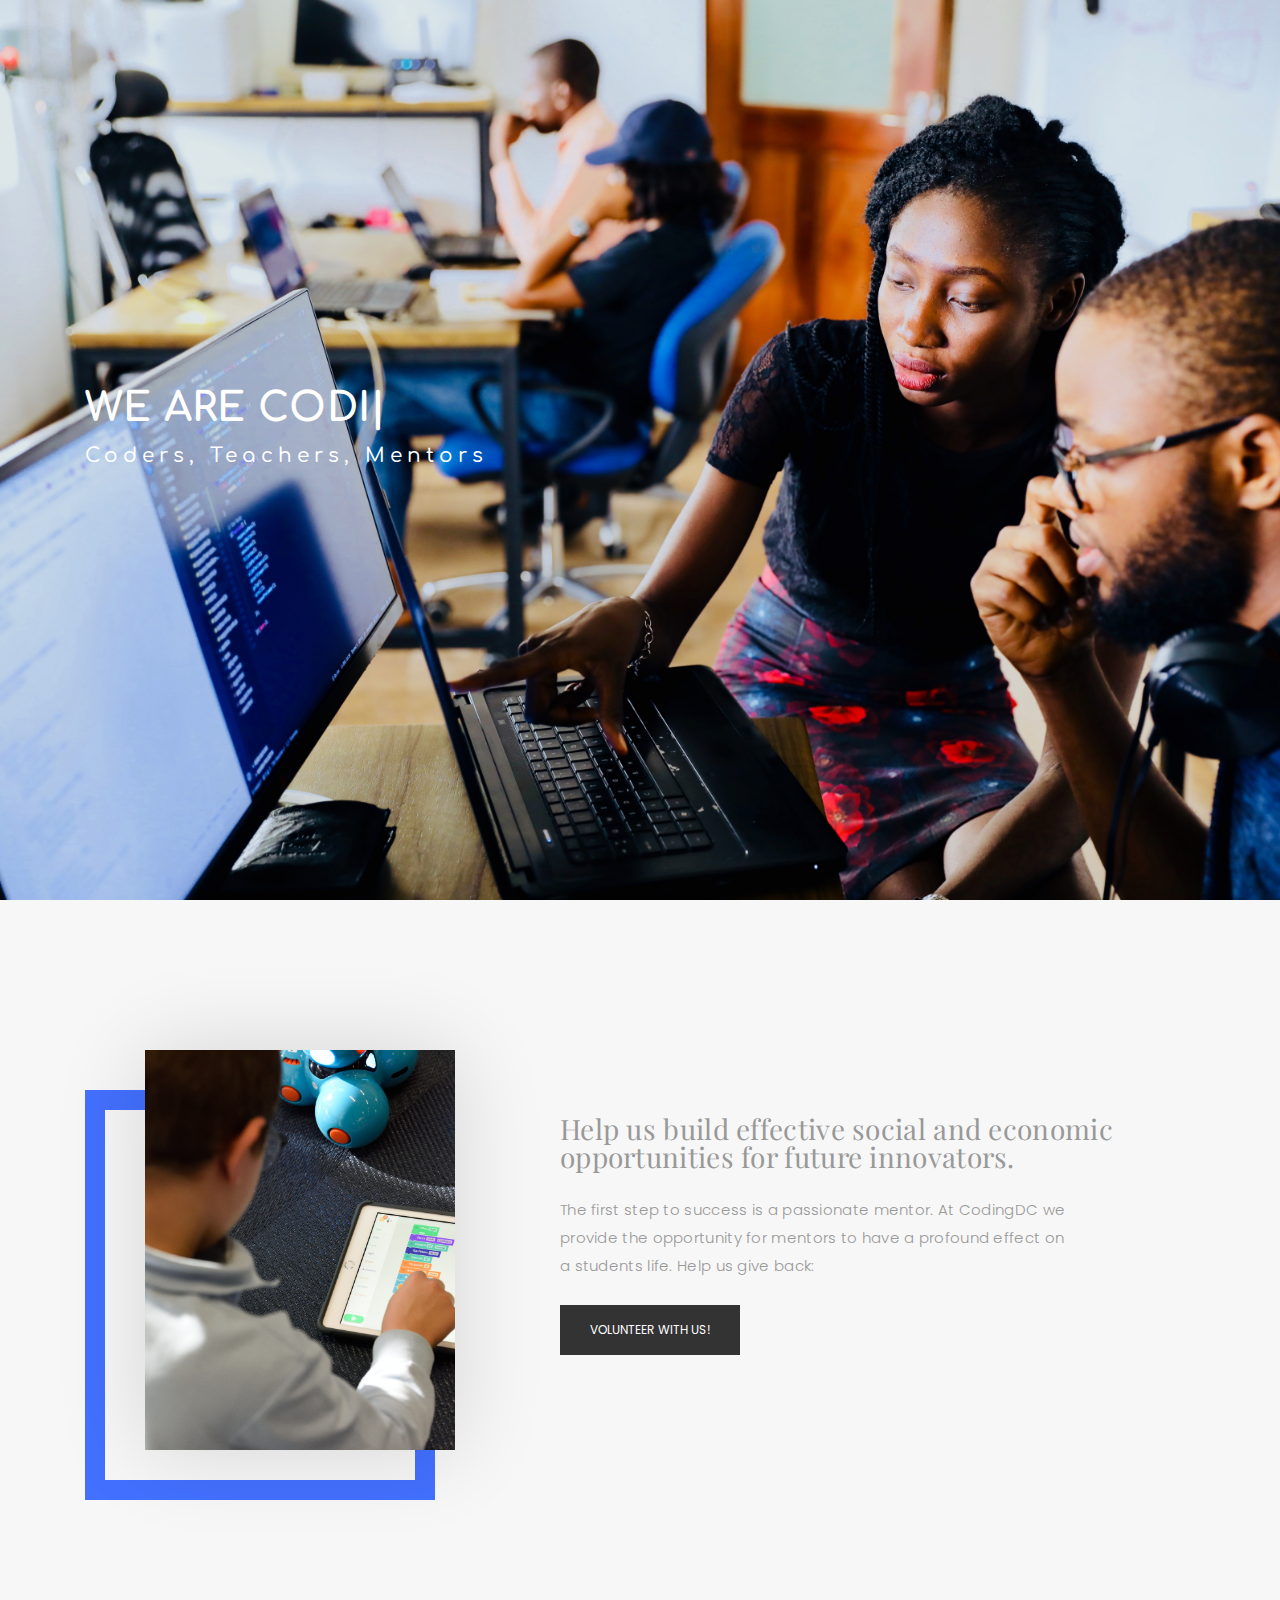
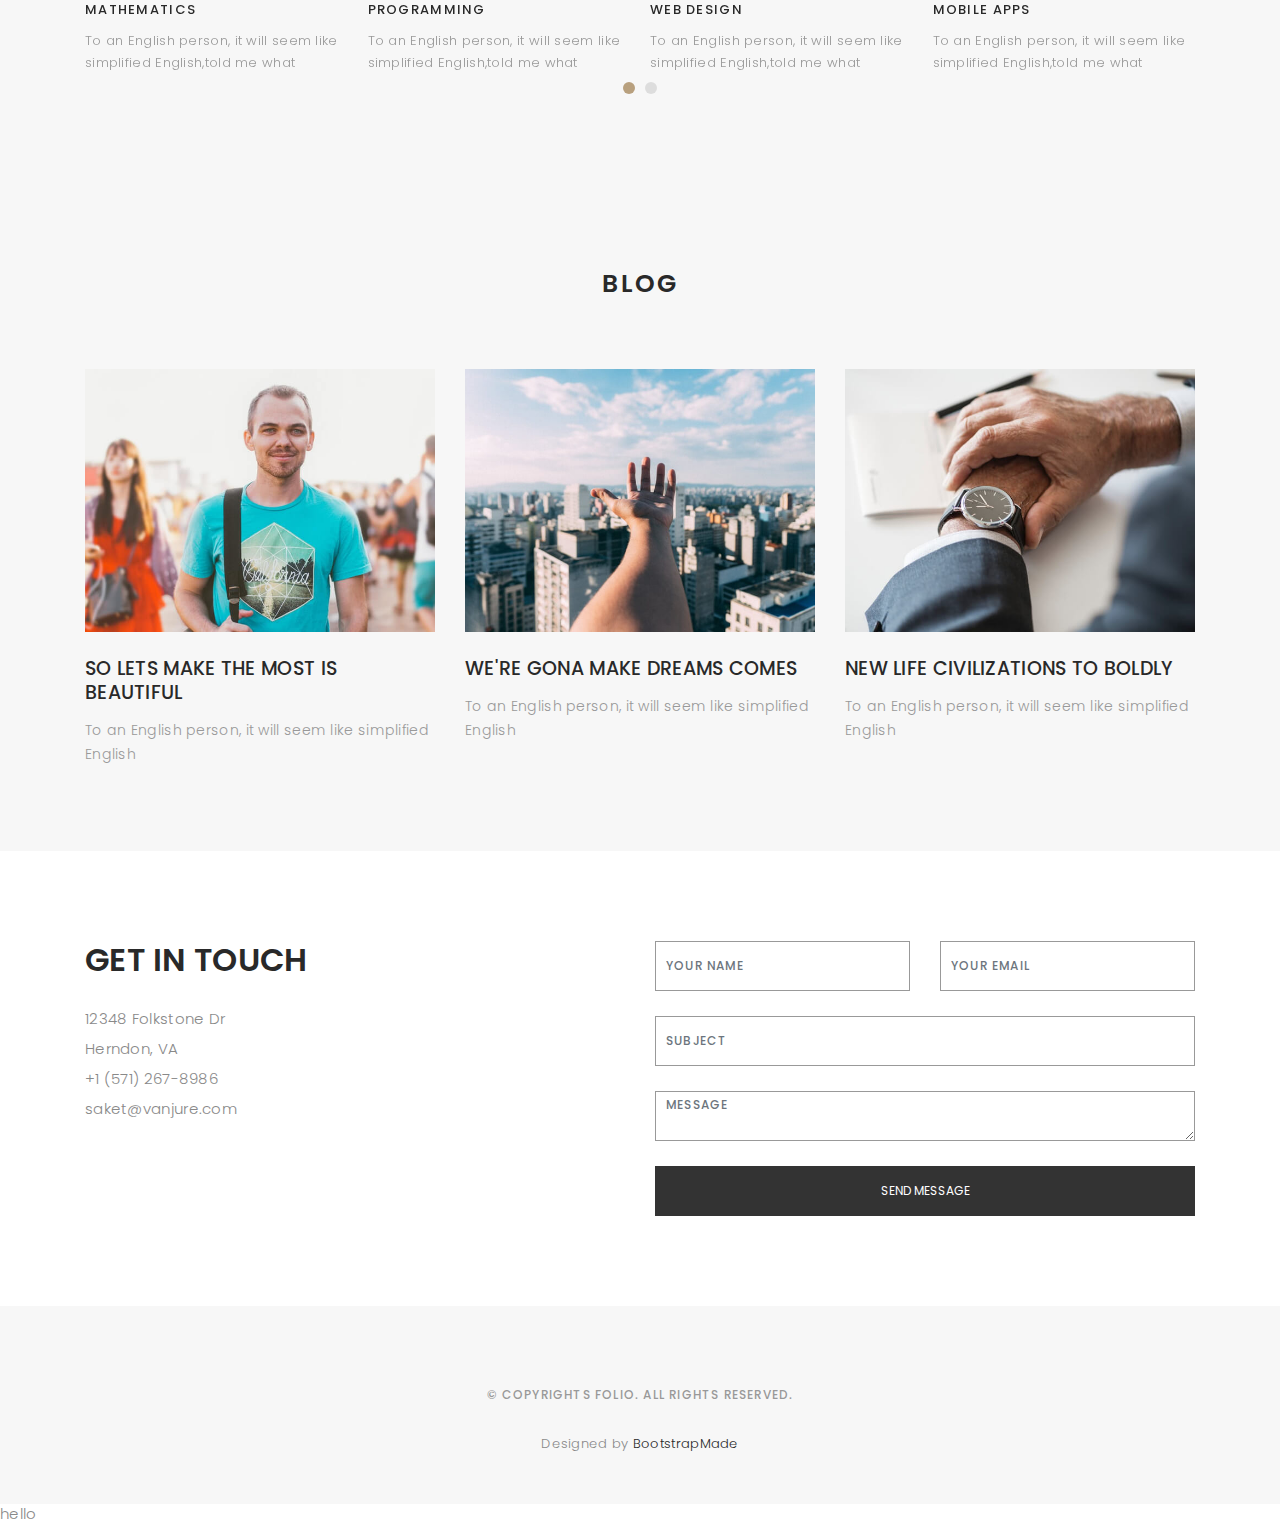
==== commit cbc3804c: "Get In Touch Section Updated" ====
--- a/index.html
+++ b/index.html
@@ -333,10 +333,10 @@
               <h2 class="mb-30">GET IN TOUCH</h2>
 
               <ul class="contact-details">
-                <li><span>23 Main, Street</span></li>
-                <li><span>New York, United States</span></li>
-                <li><span>+88 01912704287</span></li>
-                <li><span>example@example.com</span></li>
+                <li><span>12348 Folkstone Dr</span></li>
+                <li><span>Herndon, VA</span></li>
+                <li><span>+1 (571) 267-8986</span></li>
+                <li><span>saket@vanjure.com</span></li>
               </ul>
 
             </div>
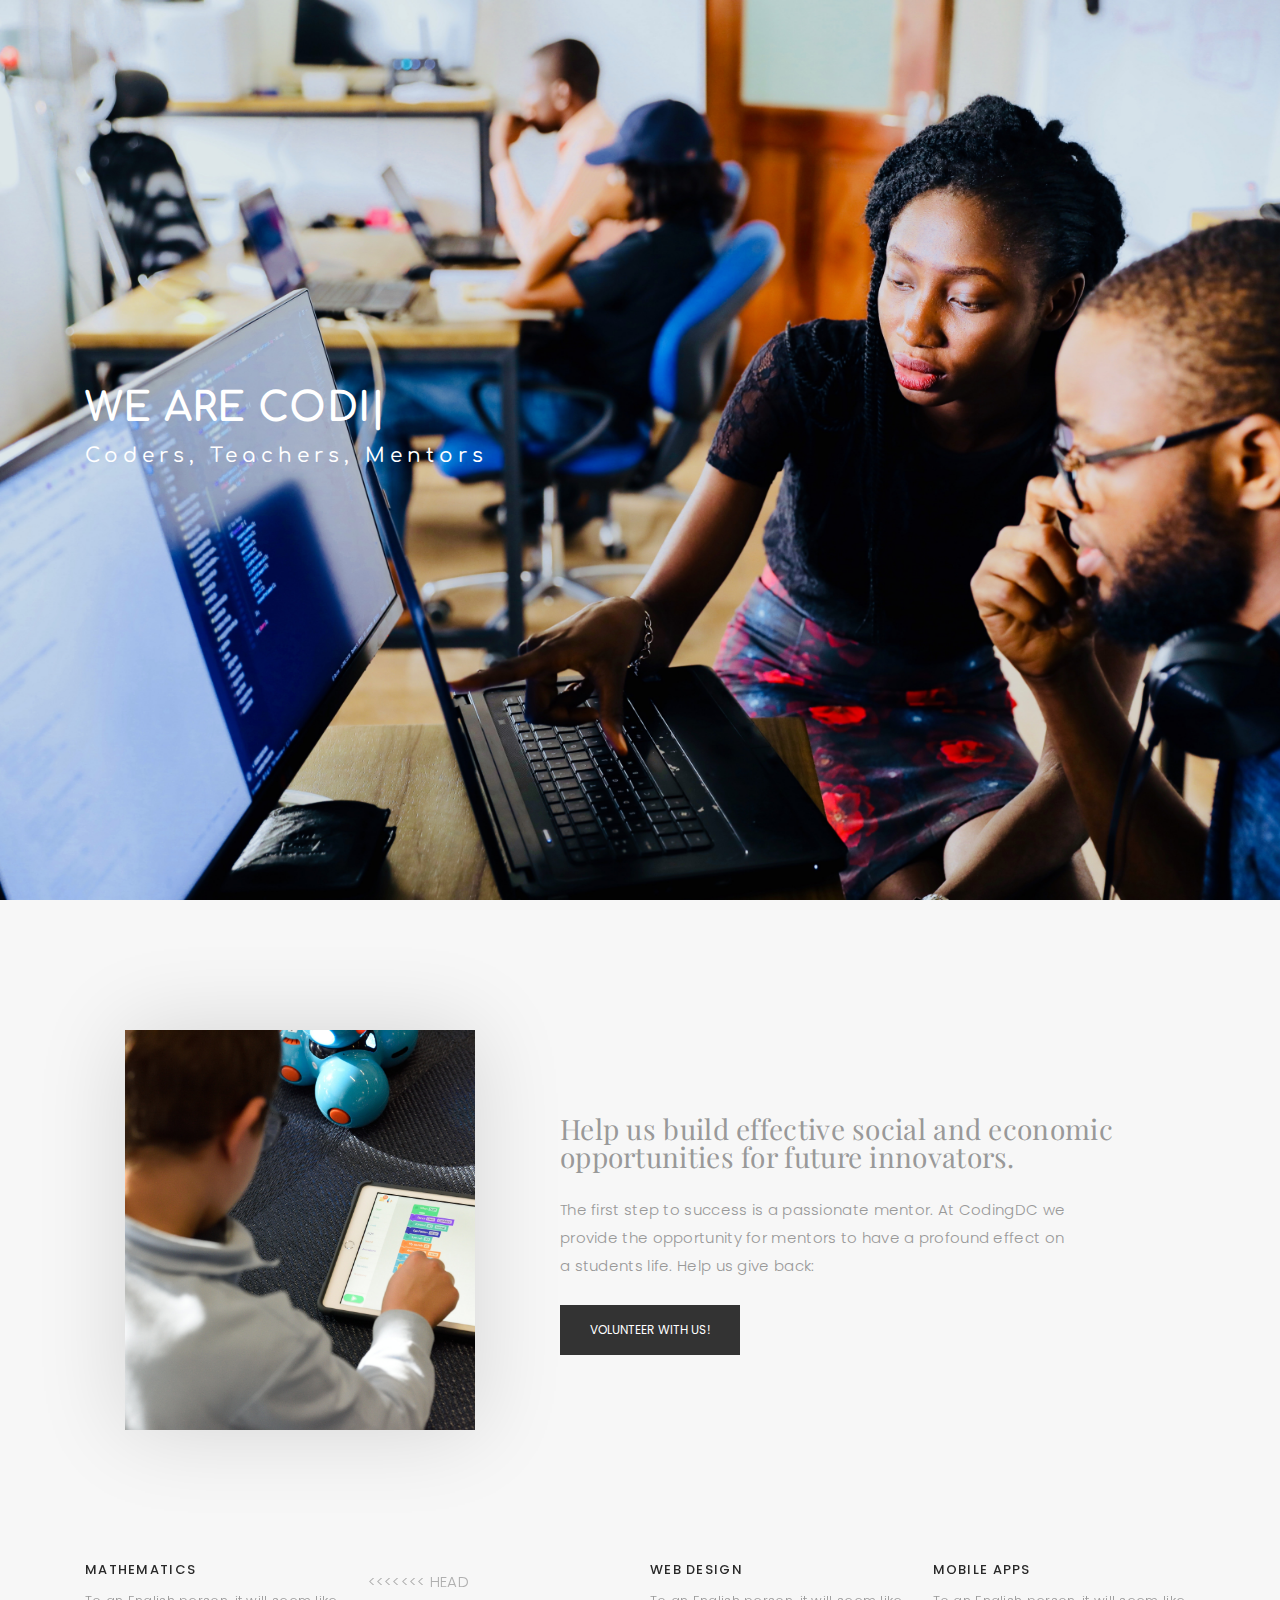
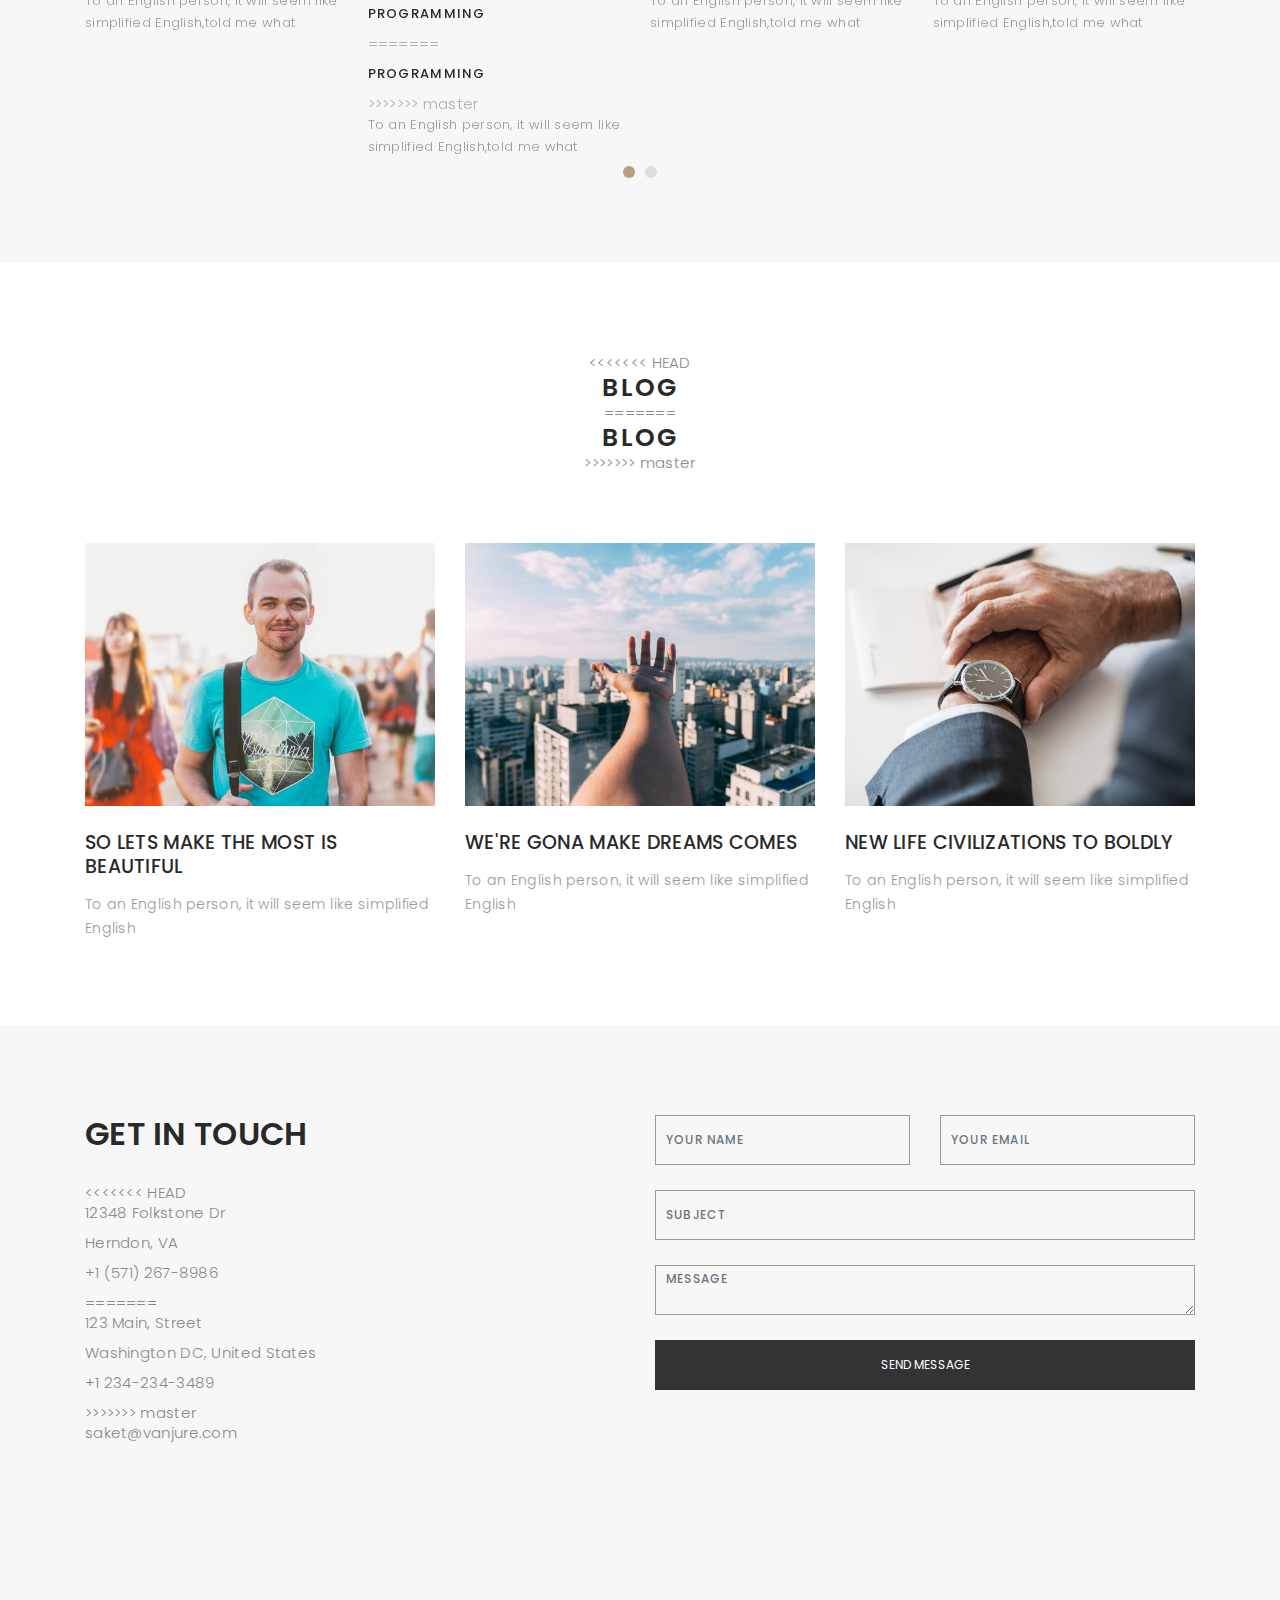
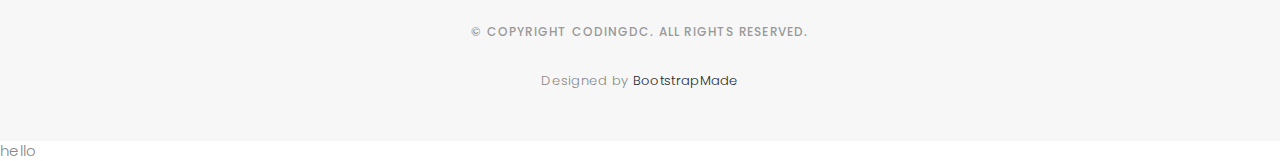
==== commit fb7637a2: "wITH ISSUES" ====
--- a/index.html
+++ b/index.html
@@ -55,6 +55,10 @@
 
         <ul class="nav-menu list-unstyled">
           <li><a href="#header" class="smoothScroll">Home</a></li>
+<<<<<<< HEAD
+=======
+          <!-- <li><a href="#about" class="smoothScroll">About</a></li> -->
+>>>>>>> master
           <li><a href="#about" class="smoothScroll">Volunteer</a></li>
           <li><a href="#journal" class="smoothScroll">Blog</a></li>
           <li><a href="#contact" class="smoothScroll">Contact</a></li>
@@ -134,7 +138,11 @@
           <div class="services-block">
 
             <i class="ion-ios-lightbulb-outline"></i>
+<<<<<<< HEAD
             <span>Programming</span>
+=======
+            <span>PROGRAMMING</span>
+>>>>>>> master
             <p class="separator">To an English person, it will seem like simplified English,told me what </p>
 
           </div>
@@ -257,7 +265,11 @@
 
     <div class="container">
       <div class="section-title text-center">
+<<<<<<< HEAD
         <h2>Blog</h2>
+=======
+        <h2>blog</h2>
+>>>>>>> master
       </div>
     </div>
 
@@ -333,9 +345,15 @@
               <h2 class="mb-30">GET IN TOUCH</h2>
 
               <ul class="contact-details">
+<<<<<<< HEAD
                 <li><span>12348 Folkstone Dr</span></li>
                 <li><span>Herndon, VA</span></li>
                 <li><span>+1 (571) 267-8986</span></li>
+=======
+                <li><span>123 Main, Street</span></li>
+                <li><span>Washington DC, United States</span></li>
+                <li><span>+1 234-234-3489</span></li>
+>>>>>>> master
                 <li><span>saket@vanjure.com</span></li>
               </ul>
 
@@ -407,7 +425,7 @@
 
       </div>
 
-      <p>&copy; Copyrights Folio. All rights reserved.</p>
+      <p>&copy; Copyright CodingDC. All rights reserved.</p>
 
       <div class="credits">
         <!--
--- a/css/style.css
+++ b/css/style.css
@@ -303,6 +303,10 @@
 
 #about .div-img-bg {
   padding-bottom: 30px;
+<<<<<<< HEAD
+=======
+  /*border: 20px solid #b8a07e;*/
+>>>>>>> master
   border: 20px solid #4370FF;
 }
 
@@ -468,7 +472,7 @@
 #journal,  #journal-blog {
   height: auto;
   width: 100%;
-  background: #f7f7f7;
+  background: #ffffff;
   padding-bottom: 60px;
   position: relative;
 }
@@ -533,6 +537,7 @@
 #contact {
   height: auto;
   width: 100%;
+    background-color: #f7f7f7;
 }
 
 .contact-details {
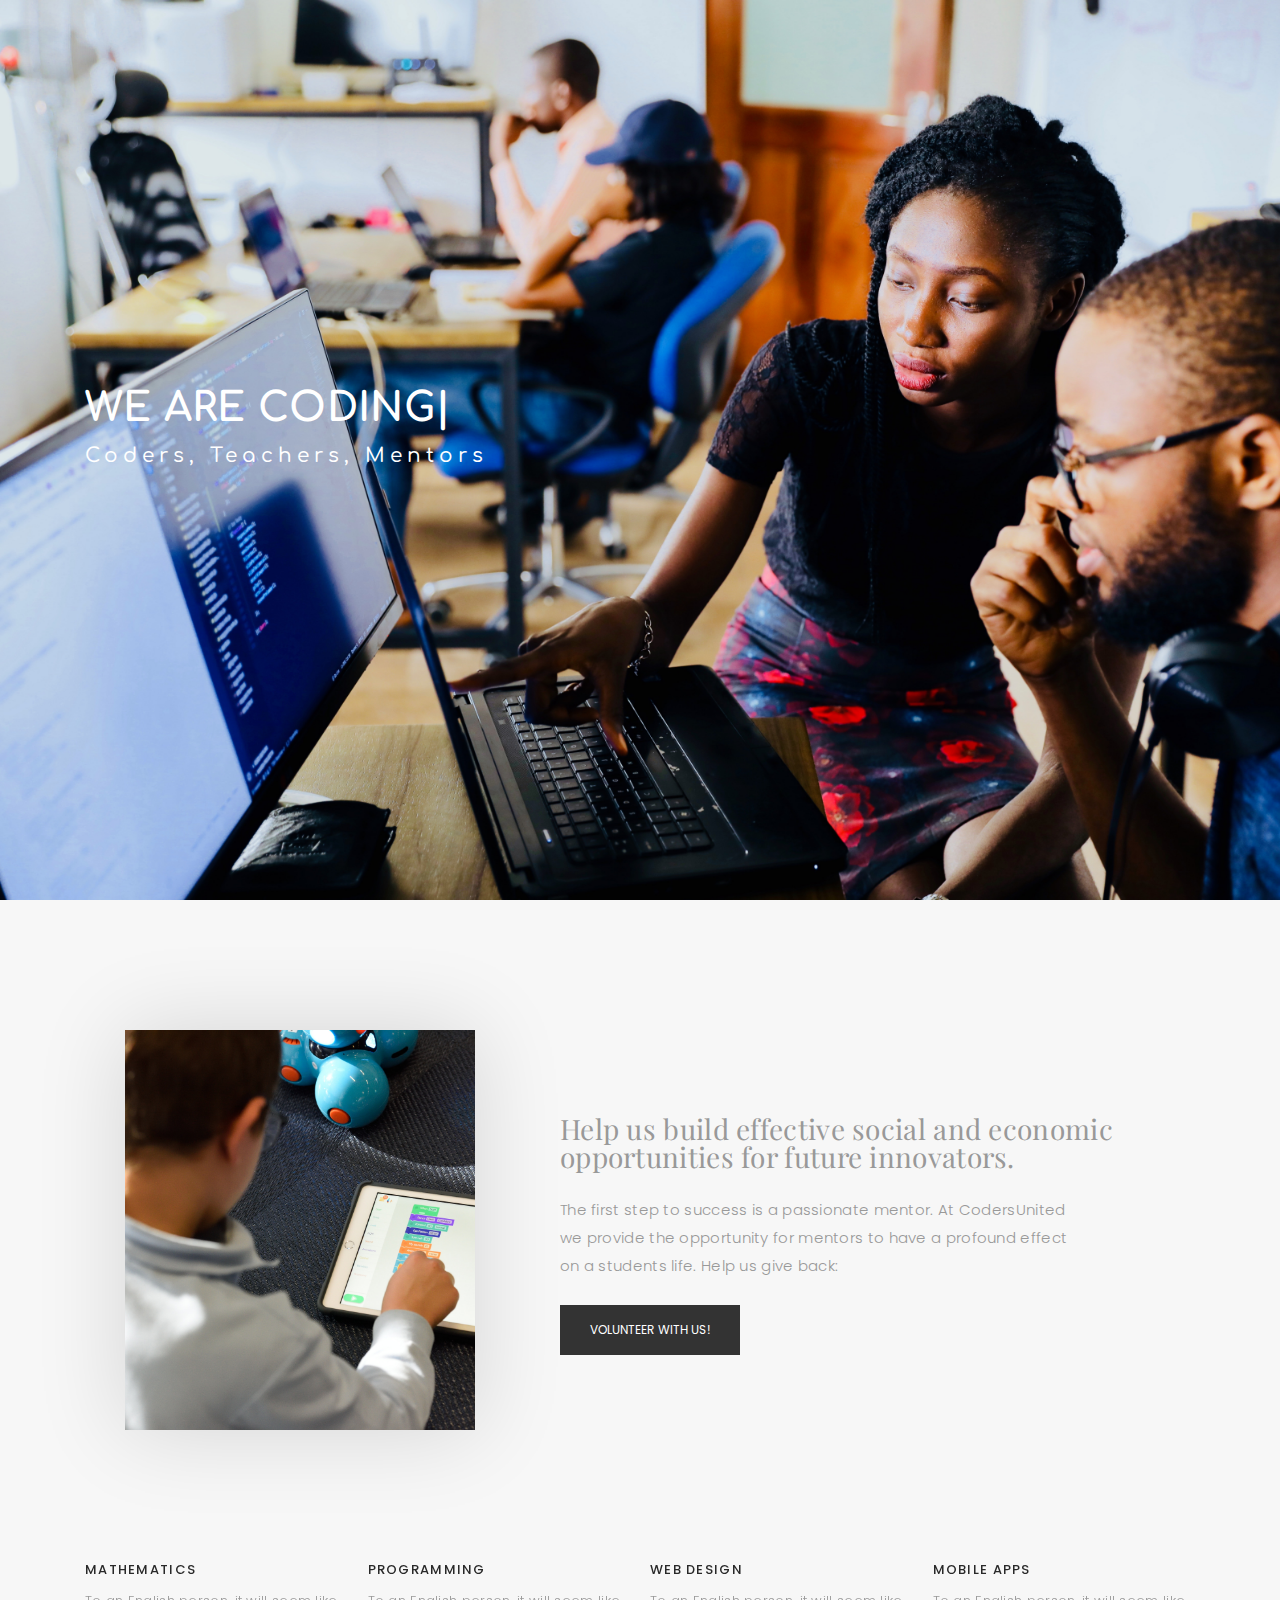
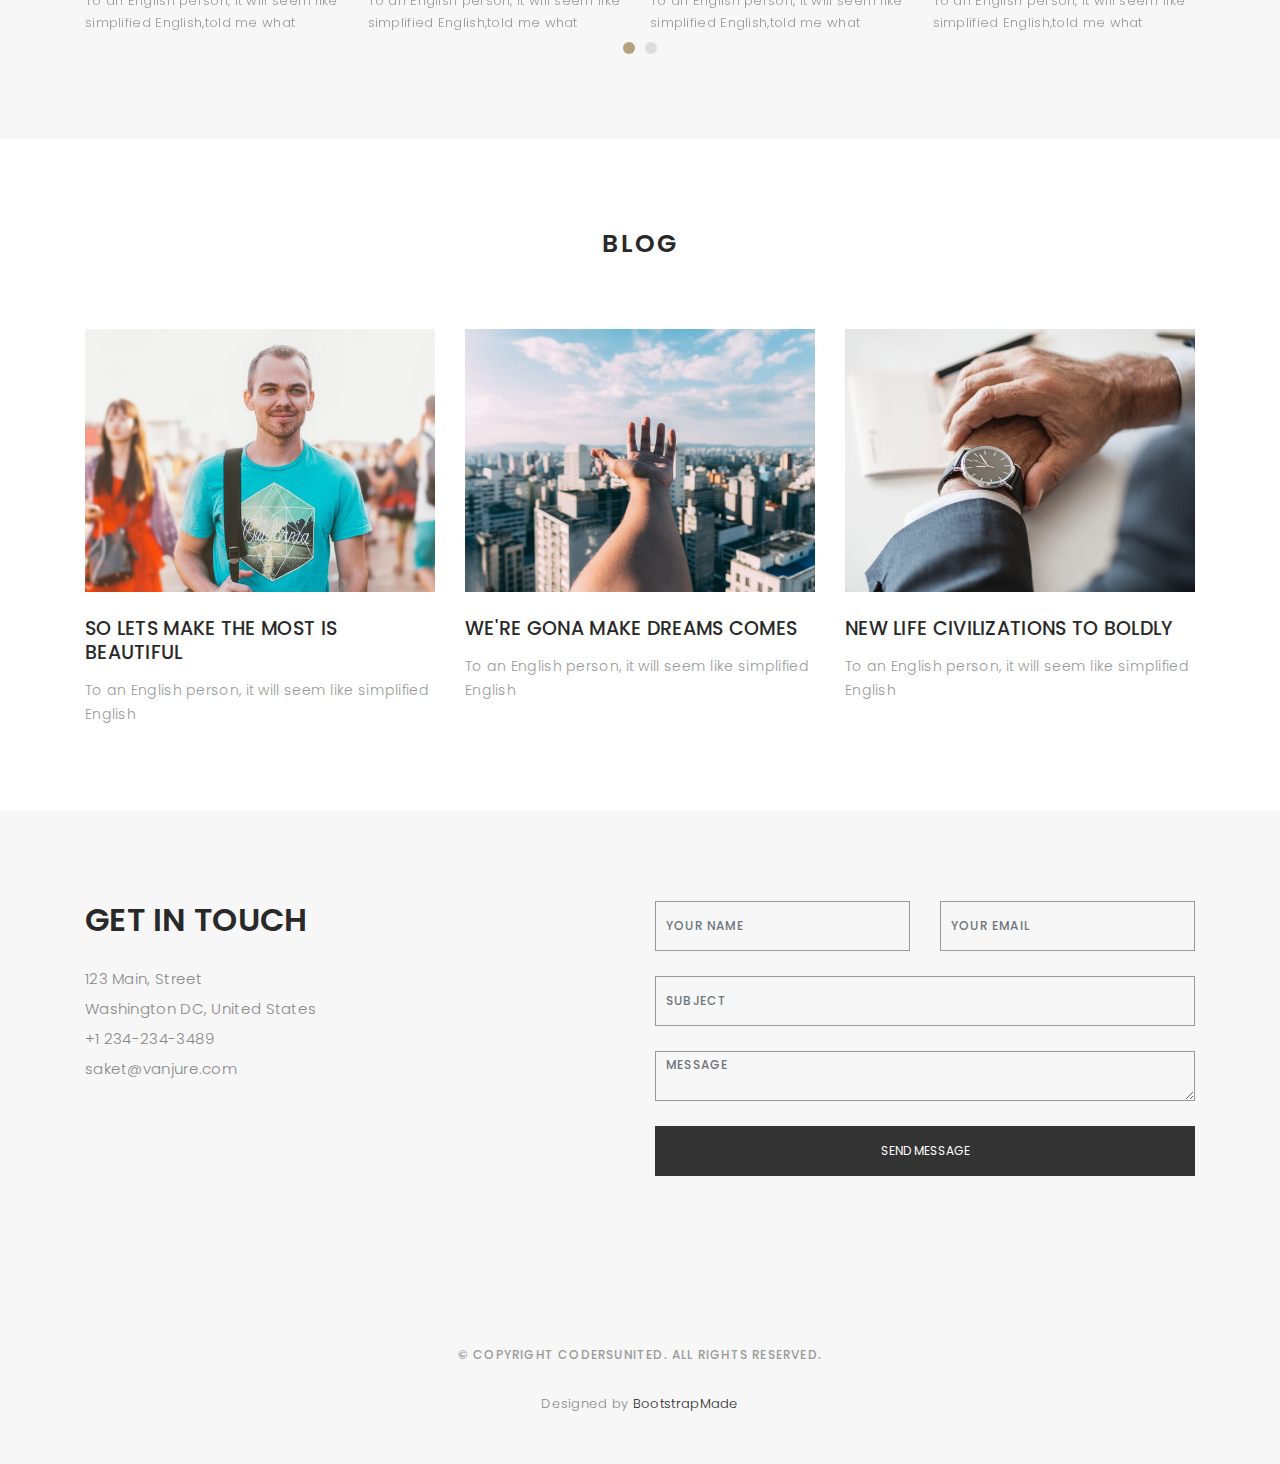
==== commit 53bc5d0e: "Update index.html" ====
--- a/index.html
+++ b/index.html
@@ -6,7 +6,7 @@
   <meta charset="utf-8">
   <meta content="width=device-width, initial-scale=1.0" name="viewport">
 
-  <title>CodingDC</title>
+  <title>CodersUnited</title>
   <meta content="" name="keywords">
   <meta content="" name="description">
 
@@ -48,17 +48,14 @@
       <div class="container">
 
         <div class="logo">
-          <a href="index.html"><img src="images/logo.png" alt="logo"> <span class="logoText">CodingDC</span> </a>
+          <a href="index.html"><img src="images/logo.png" alt="logo"> <span class="logoText">CodersUnited</span> </a>
         </div>
 
         <div class="responsive"><i data-icon="m" class="ion-navicon-round"></i></div>
 
         <ul class="nav-menu list-unstyled">
           <li><a href="#header" class="smoothScroll">Home</a></li>
-<<<<<<< HEAD
-=======
           <!-- <li><a href="#about" class="smoothScroll">About</a></li> -->
->>>>>>> master
           <li><a href="#about" class="smoothScroll">Volunteer</a></li>
           <li><a href="#journal" class="smoothScroll">Blog</a></li>
           <li><a href="#contact" class="smoothScroll">Contact</a></li>
@@ -109,7 +106,7 @@
           <div class="about-descr">
 
             <p class="p-heading">Help us build effective social and economic opportunities for future innovators.</p>
-            <p class="separator">The first step to success is a passionate mentor. At CodingDC we provide the opportunity for mentors to have a profound effect on a students life. Help us give back: <p>
+            <p class="separator">The first step to success is a passionate mentor. At CodersUnited we provide the opportunity for mentors to have a profound effect on a students life. Help us give back: <p>
               <a href="volunteer.html"><input type="submit" class="btn btn-defeault btn-send" value="Volunteer With us!"></a>
             </p>
           </div>
@@ -138,11 +135,7 @@
           <div class="services-block">
 
             <i class="ion-ios-lightbulb-outline"></i>
-<<<<<<< HEAD
-            <span>Programming</span>
-=======
             <span>PROGRAMMING</span>
->>>>>>> master
             <p class="separator">To an English person, it will seem like simplified English,told me what </p>
 
           </div>
@@ -174,7 +167,7 @@
           <div class="services-block">
 
             <i class="ion-ios-camera-outline"></i>
-            <span>Problem Solving</span>
+            <span>PHOTOGRAPHY</span>
             <p class="separator">To an English person, it will seem like simplified English,told me what </p>
 
           </div>
@@ -265,11 +258,7 @@
 
     <div class="container">
       <div class="section-title text-center">
-<<<<<<< HEAD
-        <h2>Blog</h2>
-=======
         <h2>blog</h2>
->>>>>>> master
       </div>
     </div>
 
@@ -345,15 +334,9 @@
               <h2 class="mb-30">GET IN TOUCH</h2>
 
               <ul class="contact-details">
-<<<<<<< HEAD
-                <li><span>12348 Folkstone Dr</span></li>
-                <li><span>Herndon, VA</span></li>
-                <li><span>+1 (571) 267-8986</span></li>
-=======
                 <li><span>123 Main, Street</span></li>
                 <li><span>Washington DC, United States</span></li>
                 <li><span>+1 234-234-3489</span></li>
->>>>>>> master
                 <li><span>saket@vanjure.com</span></li>
               </ul>
 
@@ -425,7 +408,7 @@
 
       </div>
 
-      <p>&copy; Copyright CodingDC. All rights reserved.</p>
+      <p>&copy; Copyright CodersUnited. All rights reserved.</p>
 
       <div class="credits">
         <!--
@@ -455,7 +438,7 @@
 
   <!-- Template Main Javascript File -->
   <script src="js/main.js"></script>
-hello
+
 </body>
 
 </html>
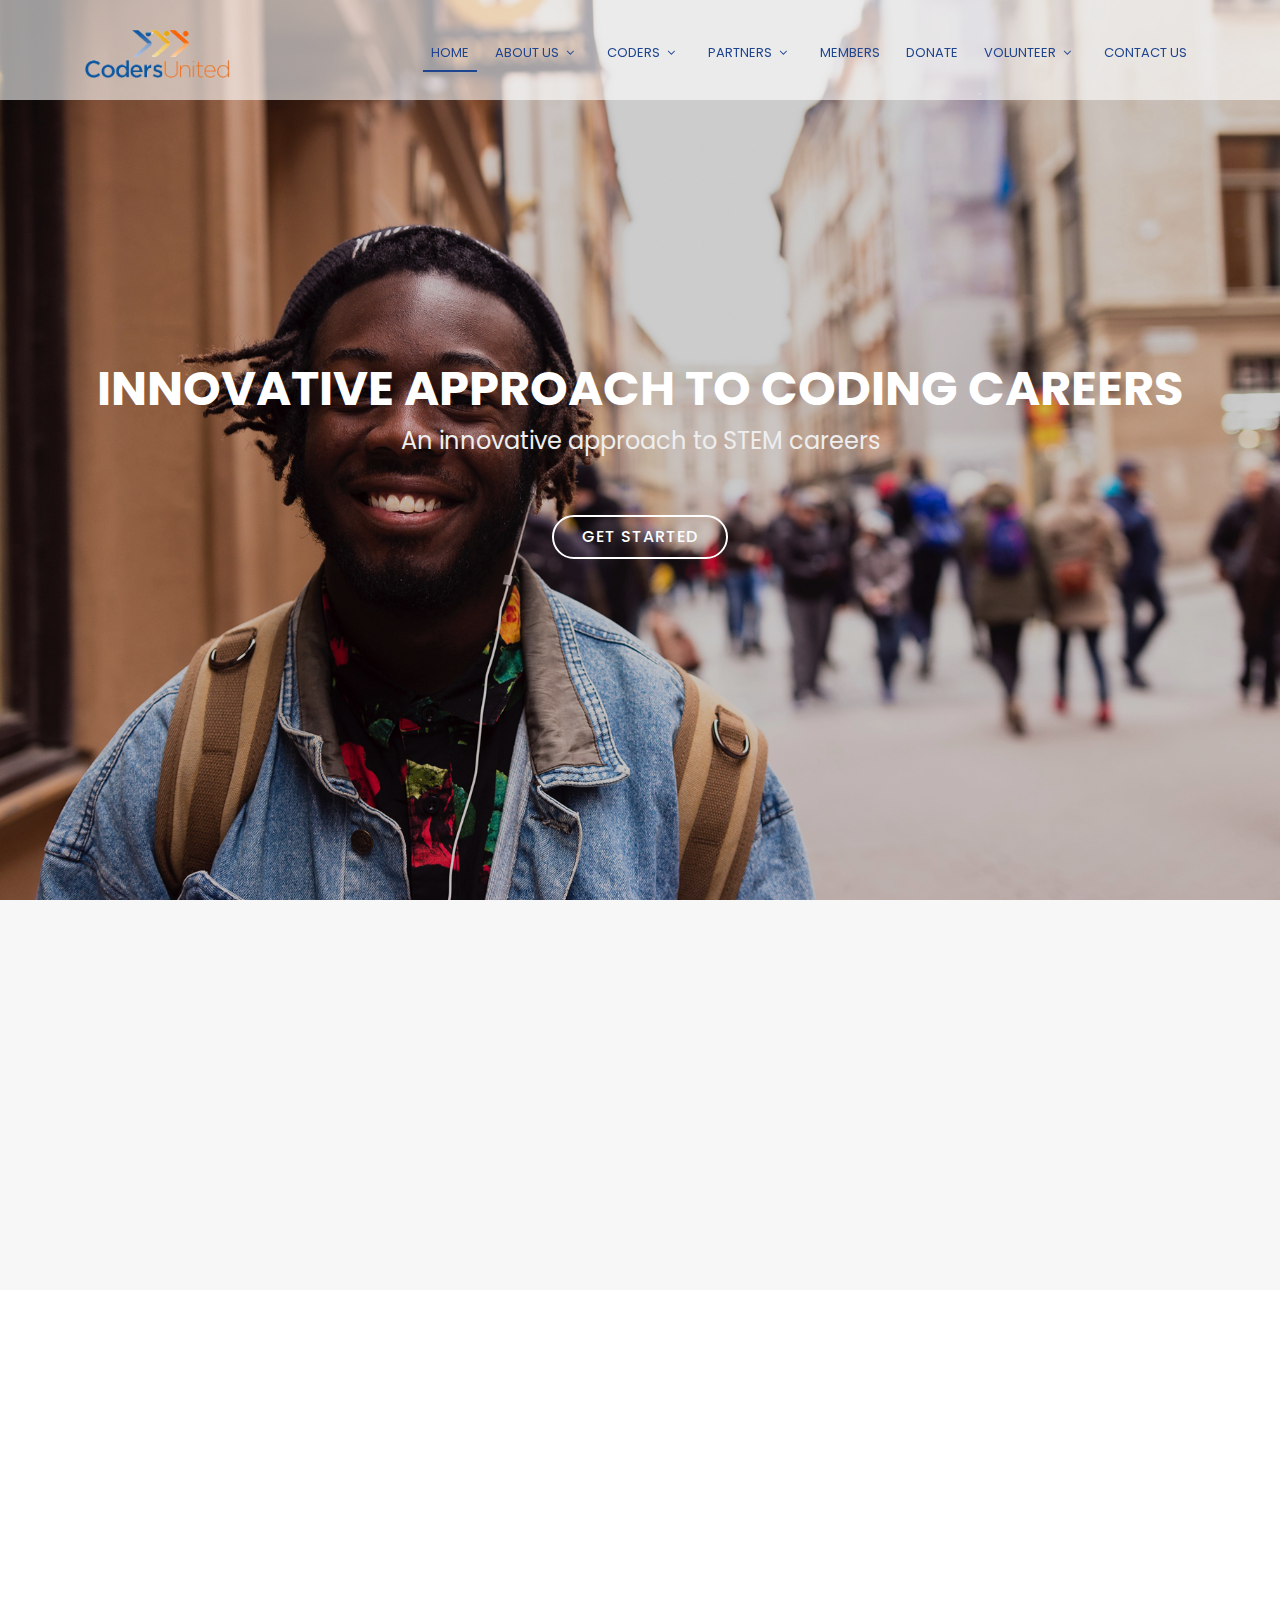
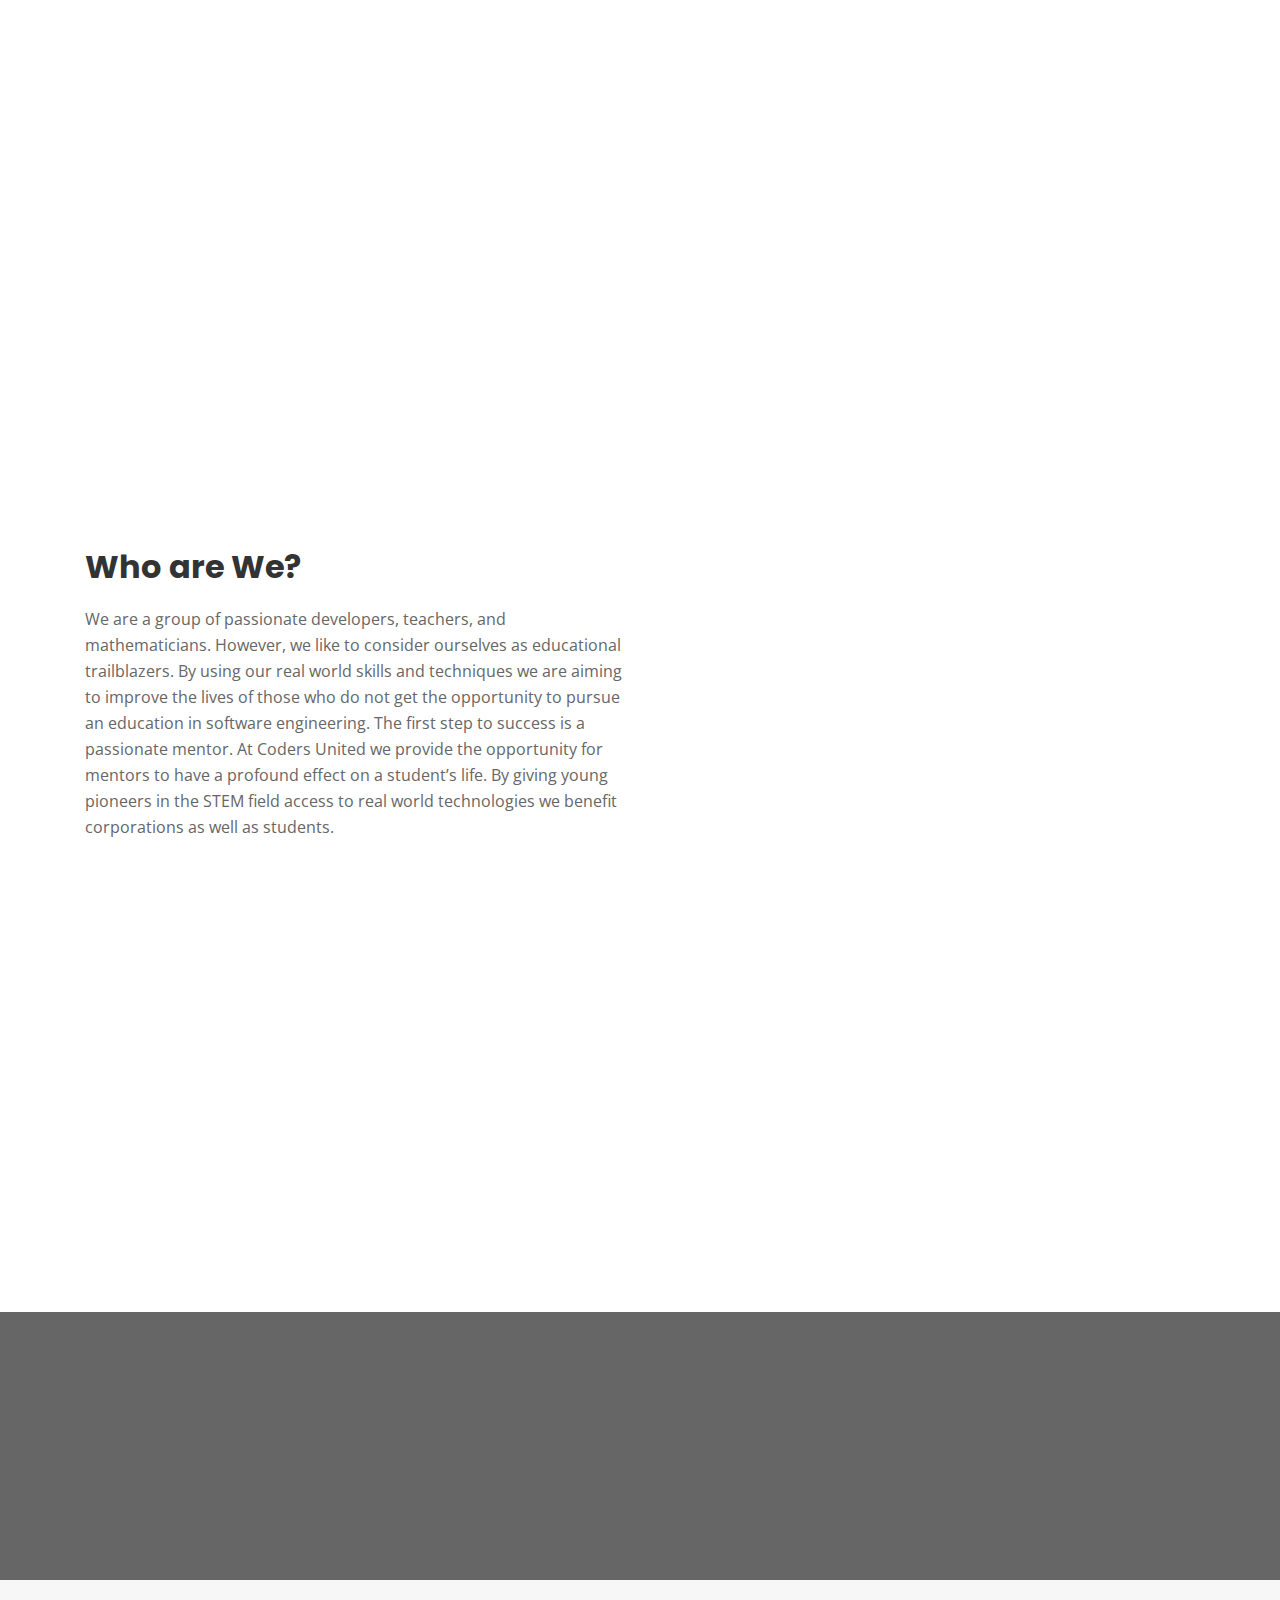
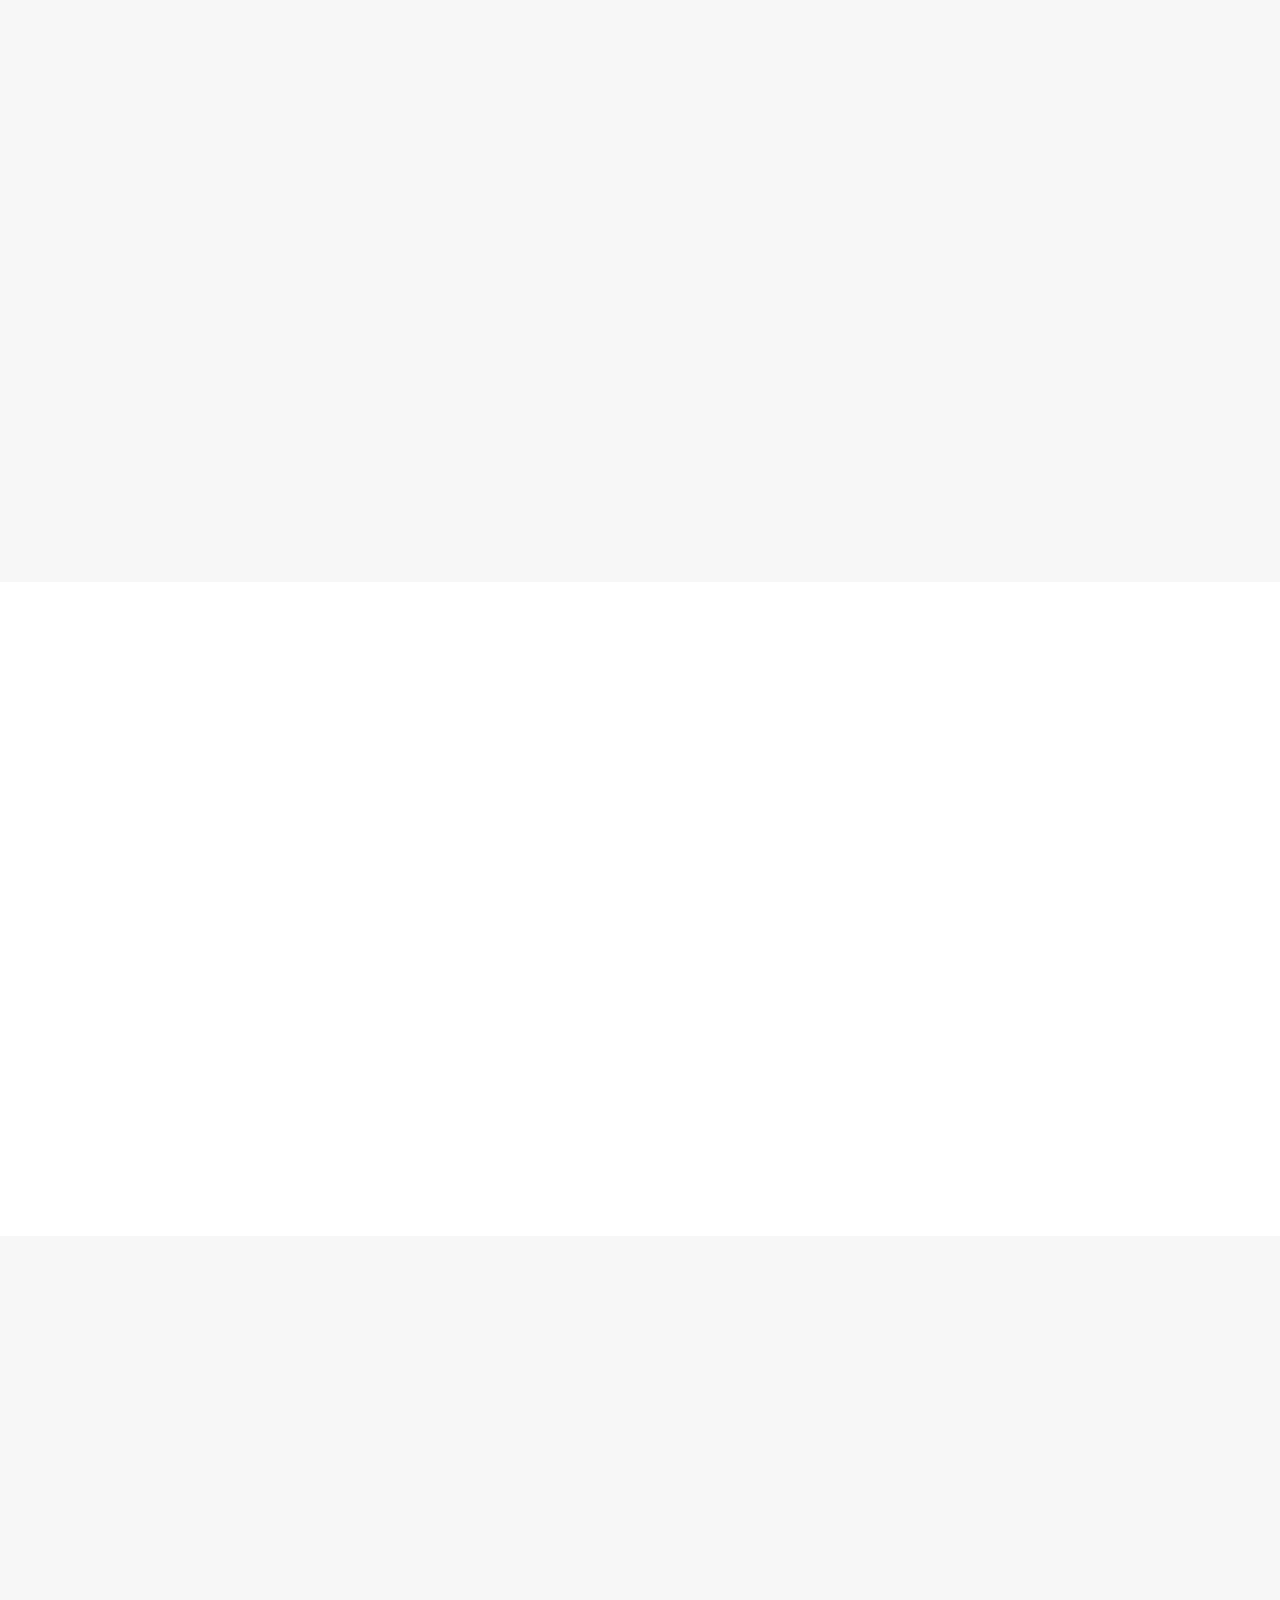
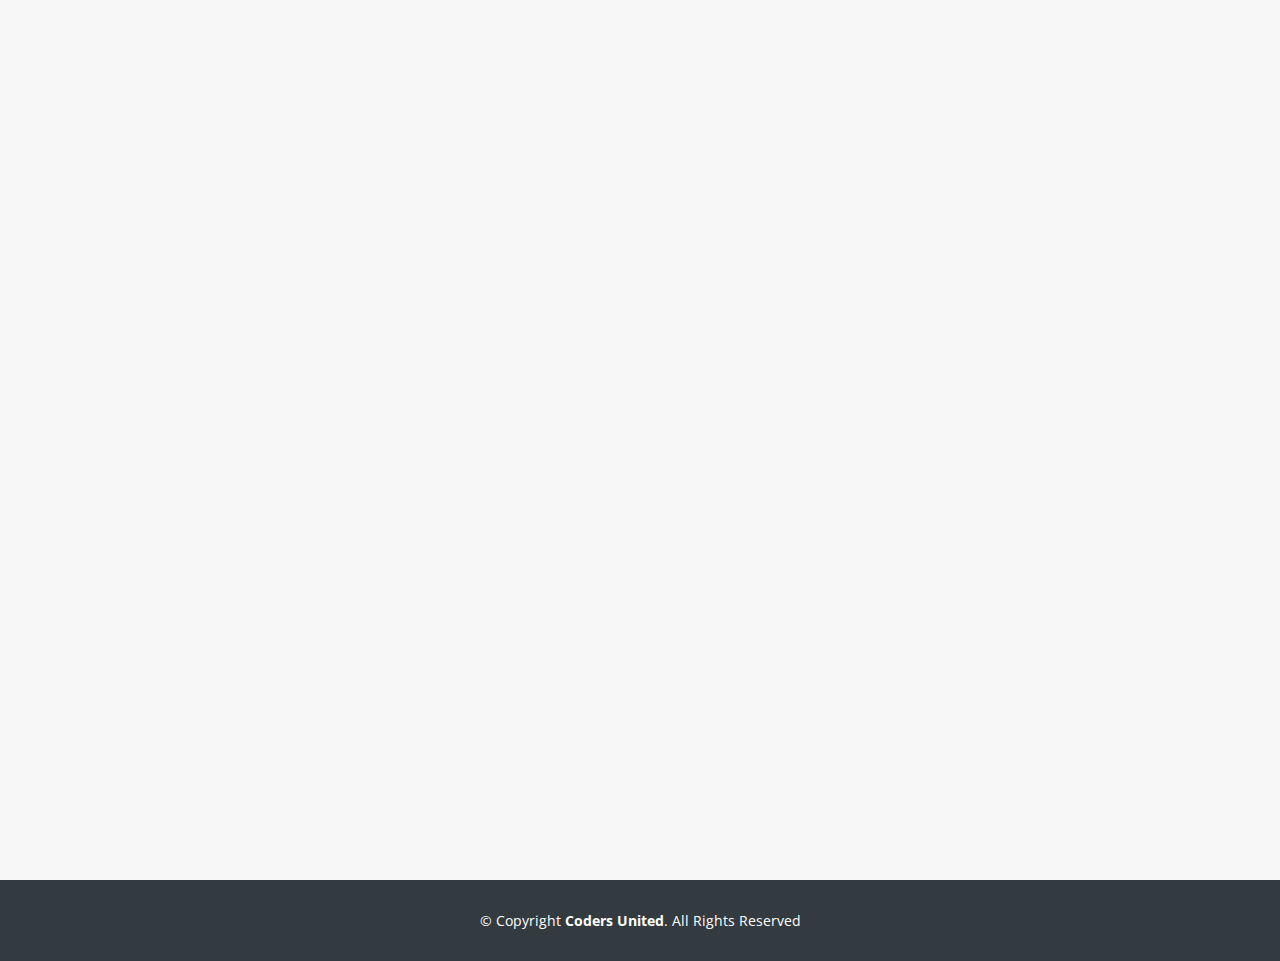
==== commit 23aed961: "update" ====
--- a/index.html
+++ b/index.html
@@ -1,437 +1,489 @@
 <!DOCTYPE html>
 <html lang="en">
-
 <head>
-  <!-- meta -->
   <meta charset="utf-8">
+  <title>CodersUnited</title>
   <meta content="width=device-width, initial-scale=1.0" name="viewport">
-
-  <title>CodersUnited</title>
   <meta content="" name="keywords">
   <meta content="" name="description">
 
+  <!-- Favicons -->
+  <link href="img/favicon.png" rel="icon">
+  <link href="img/apple-touch-icon.png" rel="apple-touch-icon">
+
   <!-- Google Fonts -->
-  <link href="https://fonts.googleapis.com/css?family=Poppins:300,300i,400,400i,500,500i,600,600i,700,700i|Playfair+Display:400,400i,700,700i,900,900i" rel="stylesheet">
+  <link href="https://fonts.googleapis.com/css?family=Open+Sans:300,300i,400,400i,700,700i|Poppins:300,400,500,700" rel="stylesheet">
 
   <!-- Bootstrap CSS File -->
   <link href="lib/bootstrap/css/bootstrap.min.css" rel="stylesheet">
 
   <!-- Libraries CSS Files -->
-  <link href="https://stackpath.bootstrapcdn.com/font-awesome/4.7.0/css/font-awesome.min.css">
-  <link href="lib/owlcarousel/assets/owl.carousel.min.css" rel="stylesheet">
-  <link href="lib/magnific-popup/magnific-popup.css" rel="stylesheet">
-  <link href="lib/hover/hover.min.css" rel="stylesheet">
+  <link href="lib/font-awesome/css/font-awesome.min.css" rel="stylesheet">
+  <link href="lib/animate/animate.min.css" rel="stylesheet">
 
   <!-- Main Stylesheet File -->
   <link href="css/style.css" rel="stylesheet">
-   <link href="https://fonts.googleapis.com/css?family=Comfortaa&display=swap" rel="stylesheet">  
-
-  <!-- Responsive css -->
-  <link href="css/responsive.css" rel="stylesheet">
-
-  <!-- Favicon -->
-  <link rel="shortcut icon" href="images/logo.png">
-
-  <!-- =======================================================
-    Theme Name: Folio
-    Theme URL: https://bootstrapmade.com/folio-bootstrap-portfolio-template/
-    Author: BootstrapMade.com
-    Author URL: https://bootstrapmade.com
-  ======================================================= -->
 </head>
 
 <body>
 
-  <!-- start section navbar -->
-  <nav id="main-nav">
-    <div class="row">
+  <!--==========================
+  Header
+  ============================-->
+  <header id="header">
+    <div class="container">
+
+      <div id="logo" class="pull-left">
+        <a href="#hero"><img class = "logo" src="img/logo.png" alt="" title="" /></a>
+        <!-- Uncomment below if you prefer to use a text logo -->
+        <!--<h1><a href="#hero">Regna</a></h1>-->
+      </div>
+
+      <nav id="nav-menu-container">
+        <ul class="nav-menu">
+          <li class="menu-active"><a href="#hero">Home</a></li>
+          <li class="menu-has-children"><a href="#about">About Us</a>
+            <ul>
+              <li><a href="#">Vision-Mission</a></li>
+              <li><a href="#">Values</a>
+              <li><a href="#">Careers</a></li>
+            </ul>
+          </li>
+          <li class="menu-has-children"><a href="">Coders</a>
+            <ul>
+              <li><a href="#">Apply Now</a></li>
+              <li><a href="#">Admissions</a>
+              <li><a href="#">Alumni</a></li>
+              <li><a href="#">Student-Stories</a></li>
+            </ul>
+          </li>
+          <li class="menu-has-children"><a href="">Partners</a>
+            <ul>
+              <li><a href="#">Our-Partners</a></li>
+              <li><a href="#">Partner-Stories</a>
+              <li><a href="#">Become a Partner</a></li>
+            </ul>
+          </li>
+          <li><a href="#">Members</a></li>
+          <li><a href="#">Donate</a></li>
+          <li class="menu-has-children"><a href="">Volunteer</a>
+            <ul>
+              <li><a href="#">Mentor</a></li>
+              <li><a href="#">Tutor</a>
+            </ul>
+          </li>
+          <li><a href="#contact">Contact Us</a></li>
+        </ul>
+      </nav><!-- #nav-menu-container -->
+    </div>
+  </header><!-- #header -->
+
+  <!--==========================
+    Hero Section
+  ============================-->
+  <section id="hero">
+    <div class="hero-container">
+      <h1>Innovative Approach to Coding Careers</h1>
+      <h2>An innovative approach to STEM careers</h2>
+      <a href="#about" class="btn-get-started">Get Started</a>
+    </div>
+  </section><!-- #hero -->
+
+  <main id="main">
+
+
+    <!--==========================
+      Facts Section
+    ============================-->
+    <section id="facts">
+      <div class="container wow fadeIn">
+        <div class="section-header">
+          <h3 class="section-title">Facts</h3>
+          <p class="section-description">Here are some eye-opening numbers about the Computer Science industry.</p>
+        </div>
+        <div class="row counters">
+
+  				<div class="col-lg-3 col-6 text-center">
+            <span data-toggle="counter-up" class="unDollar">500,000</span>
+            <p>Unfulfilled CS Jobs</p>
+  				</div>
+
+          <div class="col-lg-3 col-6 text-center">
+            <span data-toggle="counter-up" class="dollarSign">110,000</span>
+            <p>Average CS Salary</p>
+  				</div>
+
+          <div class="col-lg-3 col-6 text-center">
+            <span data-toggle="counter-up" class="dollarSign"></span>
+            <p>Cost of Coders United</p>
+  				</div>
+            
+            <div class="col-lg-3 col-6 text-center">
+            <span data-toggle="counter-up" class="dollarSign">106,592</span>
+            <p>Average cost of a 4 year degree</p>
+  				</div>
+
+  			</div>
+
+      </div>
+    </section><!-- #facts -->
+
+    <!--==========================
+      Services Section
+    ============================-->
+    <section id="services">
+      <div class="container wow fadeIn">
+        <div class="section-header">
+          <h3 class="section-title">What would you like to become?</h3>
+          <p class="section-description">Take a look at all the different careers we prepare you for.</p>
+        </div>
+        <div class="row">
+          <div class="col-lg-4 col-md-6 wow fadeInUp" data-wow-delay="0.2s">
+            <div class="box">
+              <div class="icon"><a href=""><i class="fa fa-cogs"></i></a></div>
+              <h4 class="title"><a href="">Software Development</a></h4>
+              <p class="description">Voluptatum deleniti atque corrupti quos dolores et quas molestias excepturi sint occaecati cupiditate non provident</p>
+            </div>
+          </div>
+          <div class="col-lg-4 col-md-6 wow fadeInUp" data-wow-delay="0.4s">
+            <div class="box">
+              <div class="icon"><a href=""><i class="fa fa-gamepad"></i></a></div>
+              <h4 class="title"><a href="">Game Development</a></h4>
+              <p class="description">Minim veniam, quis nostrud exercitation ullamco laboris nisi ut aliquip ex ea commodo consequat tarad limino ata</p>
+            </div>
+          </div>
+          <div class="col-lg-4 col-md-6 wow fadeInUp" data-wow-delay="0.6s">
+            <div class="box">
+              <div class="icon"><a href=""><i class="fa fa-code"></i></a></div>
+              <h4 class="title"><a href="">Web Development</a></h4>
+              <p class="description">Duis aute irure dolor in reprehenderit in voluptate velit esse cillum dolore eu fugiat nulla pariatur</p>
+            </div>
+          </div>
+
+          <div class="col-lg-4 col-md-6 wow fadeInUp" data-wow-delay="0.2s">
+            <div class="box">
+              <div class="icon"><a href=""><i class="fa fa-laptop"></i></a></div>
+              <h4 class="title"><a href="">Information Technology</a></h4>
+              <p class="description">Excepteur sint occaecat cupidatat non proident, sunt in culpa qui officia deserunt mollit anim id est laborum</p>
+            </div>
+          </div>
+          <div class="col-lg-4 col-md-6 wow fadeInUp" data-wow-delay="0.4s">
+            <div class="box">
+              <div class="icon"><a href=""><i class="fa fa-shield"></i></a></div>
+              <h4 class="title"><a href="">Cybersecurity</a></h4>
+              <p class="description">At vero eos et accusamus et iusto odio dignissimos ducimus qui blanditiis praesentium voluptatum deleniti atque</p>
+            </div>
+          </div>
+          <div class="col-lg-4 col-md-6 wow fadeInUp" data-wow-delay="0.6s">
+            <div class="box">
+              <div class="icon"><a href=""><i class="fa fa-server"></i></a></div>
+              <h4 class="title"><a href="">Database Development</a></h4>
+              <p class="description">Et harum quidem rerum facilis est et expedita distinctio. Nam libero tempore, cum soluta nobis est eligendi</p>
+            </div>
+          </div>
+        </div>
+
+      </div>
+    </section><!-- #services -->
+      
+      <!--==========================
+      About Us Section
+    ============================-->
+    <section id="about">
       <div class="container">
-
-        <div class="logo">
-          <a href="index.html"><img src="images/logo.png" alt="logo"> <span class="logoText">CodersUnited</span> </a>
-        </div>
-
-        <div class="responsive"><i data-icon="m" class="ion-navicon-round"></i></div>
-
-        <ul class="nav-menu list-unstyled">
-          <li><a href="#header" class="smoothScroll">Home</a></li>
-          <!-- <li><a href="#about" class="smoothScroll">About</a></li> -->
-          <li><a href="#about" class="smoothScroll">Volunteer</a></li>
-          <li><a href="#journal" class="smoothScroll">Blog</a></li>
-          <li><a href="#contact" class="smoothScroll">Contact</a></li>
-        </ul>
+        <div class="row about-container">
+
+          <div class="col-lg-6 content order-lg-1 order-2">
+            <h2 class="title">Who are We?</h2>
+            <p>
+              We are a group of passionate developers, teachers, and mathematicians. However, we like to consider ourselves as educational trailblazers. By using our real world skills and techniques we are aiming to improve the lives of those who do not get the opportunity to pursue an education in software engineering.
+The first step to success is a passionate mentor. At Coders United we provide the opportunity for mentors to have a profound effect on a student’s life. By giving young pioneers in the STEM field access to real world technologies we benefit corporations as well as students. 
+
+            </p>
+
+            <div class="icon-box wow fadeInUp">
+              <div class="icon"><i class="fa fa-code"></i></div>
+              <h4 class="title"><a href="">Computer Science</a></h4>
+              <p class="description">Here at CodersUnited, we teach you all the necessary aspects of Computer Science that you need to be prepared for your career.</p>
+            </div>
+
+            <div class="icon-box wow fadeInUp" data-wow-delay="0.2s">
+              <div class="icon"><i class="fa fa-calculator"></i></div>
+              <h4 class="title"><a href="">Mathematics</a></h4>
+              <p class="description">CodersUnited graduates are well-rounded because of their deep understanding of mathematics. From Arithmetic to Algebra, our members know it all.</p>
+            </div>
+
+            <div class="icon-box wow fadeInUp" data-wow-delay="0.4s">
+              <div class="icon"><i class="fa fa-pencil"></i></div>
+              <h4 class="title"><a href="">Teaching</a></h4>
+              <p class="description">At CodersUnited not only do we focus on all the skills you need to succeed in your STEM career, but we also focus on the skills you need to succeed in everyday life. </p>
+            </div>
+
+          </div>
+
+          <div class="col-lg-6 background order-lg-2 order-1 wow fadeInRight"></div>
+        </div>
+
+      </div>
+    </section><!-- #about -->
+
+    <!--==========================
+    Call To Action Section
+    ============================-->
+    <section id="call-to-action">
+      <div class="container wow fadeIn">
+        <div class="row">
+          <div class="col-lg-9 text-center text-lg-left">
+            <h3 class="cta-title">Volunteer with us</h3>
+            <p class="cta-text">Help make a difference in someone's life with the knowledge, skills, and experience that you currently posses!</p>
+          </div>
+          <div class="col-lg-3 cta-btn-container text-center">
+            <a class="cta-btn align-middle" href="#">Volunteer</a>
+          </div>
+        </div>
+
+      </div>
+    </section><!-- #call-to-action -->
+
+    <!--==========================
+      Portfolio Section
+    ============================-->
+    <section id="portfolio">
+      <div class="container wow fadeInUp">
+        <div class="section-header">
+          <h3 class="section-title">Portfolio</h3>
+          <p class="section-description">Sed ut perspiciatis unde omnis iste natus error sit voluptatem accusantium doloremque</p>
+        </div>
+        <div class="row">
+
+          <div class="col-lg-12">
+            <ul id="portfolio-flters">
+              <li data-filter=".filter-app, .filter-card, .filter-logo, .filter-web" class="filter-active">All</li>
+              <li data-filter=".filter-app">App</li>
+              <li data-filter=".filter-card">Card</li>
+              <li data-filter=".filter-logo">Logo</li>
+              <li data-filter=".filter-web">Web</li>
+            </ul>
+          </div>
+        </div>
+
+        <div class="row" id="portfolio-wrapper">
+          <div class="col-lg-3 col-md-6 portfolio-item filter-app">
+            <a href="">
+              <img src="img/portfolio/app1.jpg" alt="">
+              <div class="details">
+                <h4>App 1</h4>
+                <span>Alored dono par</span>
+              </div>
+            </a>
+          </div>
+
+          <div class="col-lg-3 col-md-6 portfolio-item filter-web">
+            <a href="">
+              <img src="img/portfolio/web2.jpg" alt="">
+              <div class="details">
+                <h4>Web 2</h4>
+                <span>Alored dono par</span>
+              </div>
+            </a>
+          </div>
+
+          <div class="col-lg-3 col-md-6 portfolio-item filter-app">
+            <a href="">
+              <img src="img/portfolio/app3.jpg" alt="">
+              <div class="details">
+                <h4>App 3</h4>
+                <span>Alored dono par</span>
+              </div>
+            </a>
+          </div>
+
+          
+
+        </div>
+
+      </div>
+    </section><!-- #portfolio -->
+
+    <!--==========================
+      Team Section
+    ============================-->
+    <section id="team">
+      <div class="container wow fadeInUp">
+        <div class="section-header">
+          <h3 class="section-title">Team</h3>
+          <p class="section-description">Sed ut perspiciatis unde omnis iste natus error sit voluptatem accusantium doloremque</p>
+        </div>
+        <div class="row">
+          <div class="col-lg-3 col-md-6">
+            <div class="member">
+              <div class="pic"><img src="img/team-1.jpg" alt=""></div>
+              <h4>Walter White</h4>
+              <span>Chief Executive Officer</span>
+              <div class="social">
+                <a href=""><i class="fa fa-twitter"></i></a>
+                <a href=""><i class="fa fa-facebook"></i></a>
+                <a href=""><i class="fa fa-google-plus"></i></a>
+                <a href=""><i class="fa fa-linkedin"></i></a>
+              </div>
+            </div>
+          </div>
+
+          <div class="col-lg-3 col-md-6">
+            <div class="member">
+              <div class="pic"><img src="img/team-2.jpg" alt=""></div>
+              <h4>Sarah Jhinson</h4>
+              <span>Product Manager</span>
+              <div class="social">
+                <a href=""><i class="fa fa-twitter"></i></a>
+                <a href=""><i class="fa fa-facebook"></i></a>
+                <a href=""><i class="fa fa-google-plus"></i></a>
+                <a href=""><i class="fa fa-linkedin"></i></a>
+              </div>
+            </div>
+          </div>
+
+          <div class="col-lg-3 col-md-6">
+            <div class="member">
+              <div class="pic"><img src="img/team-3.jpg" alt=""></div>
+              <h4>William Anderson</h4>
+              <span>CTO</span>
+              <div class="social">
+                <a href=""><i class="fa fa-twitter"></i></a>
+                <a href=""><i class="fa fa-facebook"></i></a>
+                <a href=""><i class="fa fa-google-plus"></i></a>
+                <a href=""><i class="fa fa-linkedin"></i></a>
+              </div>
+            </div>
+          </div>
+
+          <div class="col-lg-3 col-md-6">
+            <div class="member">
+              <div class="pic"><img src="img/team-4.jpg" alt=""></div>
+              <h4>Amanda Jepson</h4>
+              <span>Accountant</span>
+              <div class="social">
+                <a href=""><i class="fa fa-twitter"></i></a>
+                <a href=""><i class="fa fa-facebook"></i></a>
+                <a href=""><i class="fa fa-google-plus"></i></a>
+                <a href=""><i class="fa fa-linkedin"></i></a>
+              </div>
+            </div>
+          </div>
+        </div>
+
+      </div>
+    </section><!-- #team -->
+
+    <!--==========================
+      Contact Section
+    ============================-->
+    <section id="contact">
+      <div class="container wow fadeInUp">
+        <div class="section-header">
+          <h3 class="section-title">Contact</h3>
+          <p class="section-description">Sed ut perspiciatis unde omnis iste natus error sit voluptatem accusantium doloremque</p>
+        </div>
+      </div>
+
+      <!-- Uncomment below if you wan to use dynamic maps -->
+        <iframe src="https://www.google.com/maps/embed?pb=!1m18!1m12!1m3!1d3104.900855501021!2d-77.03904758420181!3d38.903382479569636!2m3!1f0!2f0!3f0!3m2!1i1024!2i768!4f13.1!3m3!1m2!1s0x89b7b7befb17f6c7%3A0xcb0f2f7f213fb2ca!2s1020%2016th%20St%20NW%2C%20Washington%2C%20DC%2020036!5e0!3m2!1sen!2sus!4v1580767450428!5m2!1sen!2sus" width="100%" height="600" frameborder="0" style="border:0;" allowfullscreen=""></iframe>
+
+      <div class="container wow fadeInUp mt-5">
+        <div class="row justify-content-center">
+
+          <div class="col-lg-3 col-md-4">
+
+            <div class="info">
+              <div>
+                <i class="fa fa-map-marker"></i>
+                <p>1020 16th St. NW <br>Washington DC 20063</p>
+              </div>
+
+              <div>
+                <i class="fa fa-envelope"></i>
+                <p>info@example.com</p>
+              </div>
+
+              <div>
+                <i class="fa fa-phone"></i>
+                <p>+1 571-267-8968</p>
+              </div>
+            </div>
+
+            <div class="social-links">
+              <a href="#" class="twitter"><i class="fa fa-twitter"></i></a>
+              <a href="#" class="facebook"><i class="fa fa-facebook"></i></a>
+              <a href="#" class="instagram"><i class="fa fa-instagram"></i></a>
+              <a href="#" class="google-plus"><i class="fa fa-google-plus"></i></a>
+              <a href="#" class="linkedin"><i class="fa fa-linkedin"></i></a>
+            </div>
+
+          </div>
+
+          <div class="col-lg-5 col-md-8">
+            <div class="form">
+              <div id="sendmessage">Your message has been sent. Thank you!</div>
+              <div id="errormessage"></div>
+              <form action="" method="post" role="form" class="contactForm">
+                <div class="form-group">
+                  <input type="text" name="name" class="form-control" id="name" placeholder="Your Name" data-rule="minlen:4" data-msg="Please enter at least 4 chars" />
+                  <div class="validation"></div>
+                </div>
+                <div class="form-group">
+                  <input type="email" class="form-control" name="email" id="email" placeholder="Your Email" data-rule="email" data-msg="Please enter a valid email" />
+                  <div class="validation"></div>
+                </div>
+                <div class="form-group">
+                  <input type="text" class="form-control" name="subject" id="subject" placeholder="Subject" data-rule="minlen:4" data-msg="Please enter at least 8 chars of subject" />
+                  <div class="validation"></div>
+                </div>
+                <div class="form-group">
+                  <textarea class="form-control" name="message" rows="5" data-rule="required" data-msg="Please write something for us" placeholder="Message"></textarea>
+                  <div class="validation"></div>
+                </div>
+                <div class="text-center"><button type="submit">Send Message</button></div>
+              </form>
+            </div>
+          </div>
+
+        </div>
+
+      </div>
+    </section><!-- #contact -->
+
+  </main>
+
+  <!--==========================
+    Footer
+  ============================-->
+  <footer id="footer">
+    <div class="footer-top">
+      <div class="container">
 
       </div>
     </div>
-  </nav>
-  <!-- End section navbar -->
-
-
-  <!-- start section header -->
-  <div id="header" class="home">
 
     <div class="container">
-      <div class="header-content">
-        <h1>We are <span class="typed"></span></h1>
-        <p>Coders, Teachers, Mentors</p>
-
-        <ul class="list-unstyled list-social">
-          <li><a href="#"><i class="fab fa-facebook"></i></a></li>
-          <li><a href="#"><i class="ion-social-twitter"></i></a></li>
-          <li><a href="#"><i class="ion-social-instagram"></i></a></li>
-          <li><a href="#"><i class="ion-social-googleplus"></i></a></li>
-          <li><a href="#"><i class="ion-social-tumblr"></i></a></li>
-          <li><a href="#"><i class="ion-social-dribbble"></i></a></li>
-        </ul>
-      </div>
+      <div class="copyright">
+        &copy; Copyright <strong>Coders United</strong>. All Rights Reserved
+      </div>
+      
     </div>
-  </div>
-  <!-- End section header -->
-
-
-  <!-- start section about us -->
-  <div id="about" class="paddsection">
-    <div class="container">
-      <div class="row justify-content-between">
-
-        <div class="col-lg-4 ">
-          <div class="div-img-bg">
-            <div class="about-img">
-              <img src="images/kid-using-ipad.jpg" class="img-responsive" alt="me">
-            </div>
-          </div>
-        </div>
-
-        <div class="col-lg-7">
-          <div class="about-descr">
-
-            <p class="p-heading">Help us build effective social and economic opportunities for future innovators.</p>
-            <p class="separator">The first step to success is a passionate mentor. At CodersUnited we provide the opportunity for mentors to have a profound effect on a students life. Help us give back: <p>
-              <a href="volunteer.html"><input type="submit" class="btn btn-defeault btn-send" value="Volunteer With us!"></a>
-            </p>
-          </div>
-
-        </div>
-      </div>
-    </div>
-  </div>
-  <!-- end section about us -->
-
-
-  <!-- start section services -->
-  <div id="services">
-    <div class="container">
-
-        <div class="services-carousel owl-theme">
-
-          <div class="services-block">
-
-            <i class="icon ion-ios-calculator"></i>
-            <span>Mathematics</span>
-            <p class="separator">To an English person, it will seem like simplified English,told me what </p>
-
-          </div>
-
-          <div class="services-block">
-
-            <i class="ion-ios-lightbulb-outline"></i>
-            <span>PROGRAMMING</span>
-            <p class="separator">To an English person, it will seem like simplified English,told me what </p>
-
-          </div>
-
-          <div class="services-block">
-
-            <i class="ion-ios-color-wand-outline"></i>
-            <span>WEB DESIGN</span>
-            <p class="separator">To an English person, it will seem like simplified English,told me what </p>
-
-          </div>
-
-          <div class="services-block">
-
-            <i class="ion-social-android-outline"></i>
-            <span>MOBILE APPS</span>
-            <p class="separator">To an English person, it will seem like simplified English,told me what </p>
-
-          </div>
-
-          <div class="services-block">
-
-            <i class="ion-ios-analytics-outline"></i>
-            <span>Analytics</span>
-            <p class="separator">To an English person, it will seem like simplified English,told me what </p>
-
-          </div>
-
-          <div class="services-block">
-
-            <i class="ion-ios-camera-outline"></i>
-            <span>PHOTOGRAPHY</span>
-            <p class="separator">To an English person, it will seem like simplified English,told me what </p>
-
-          </div>
-
-        </div>
-
-    </div>
-
-  </div>
-  <!-- end section services -->
-
-
-  <!-- start section portfolio -->
-  <!-- <div id="portfolio" class="text-center paddsection">
-
-    <div class="container">
-      <div class="section-title text-center">
-        <h2>My Portfolio</h2>
-      </div>
-    </div>
-
-    <div class="container">
-      <div class="row">
-        <div class="col-md-12">
-
-          <div class="portfolio-list">
-
-            <ul class="nav list-unstyled" id="portfolio-flters">
-              <li class="filter filter-active" data-filter=".all">all</li>
-              <li class="filter" data-filter=".branding">branding</li>
-              <li class="filter" data-filter=".mockups">mockups</li>
-              <li class="filter" data-filter=".uikits">ui kits</li>
-              <li class="filter" data-filter=".webdesign">web design</li>
-              <li class="filter" data-filter=".photography">photography</li>
-            </ul>
-
-          </div>
-
-          <div class="portfolio-container">
-
-            <div class="col-lg-4 col-md-6 portfolio-thumbnail all branding uikits webdesign">
-              <a class="popup-img" href="images/portfolio/1.jpg">
-                <img src="images/portfolio/1.jpg" alt="img">
-              </a>
-            </div>
-
-            <div class="col-lg-4 col-md-6 portfolio-thumbnail all mockups uikits photography">
-              <a class="popup-img" href="images/portfolio/2.jpg">
-                <img src="images/portfolio/2.jpg"  alt="img">
-              </a>
-            </div>
-
-            <div class="col-lg-4 col-md-6 portfolio-thumbnail all branding webdesig photographyn">
-              <a class="popup-img" href="images/portfolio/3.jpg">
-                <img src="images/portfolio/3.jpg" alt="img">
-              </a>
-            </div>
-
-            <div class="col-lg-4 col-md-6 portfolio-thumbnail all mockups webdesign photography">
-              <a class="popup-img" href="images/portfolio/4.jpg">
-                <img src="images/portfolio/4.jpg" alt="img">
-              </a>
-            </div>
-
-            <div class="col-lg-4 col-md-6 portfolio-thumbnail all branding uikits photography">
-              <a class="popup-img" href="images/portfolio/5.jpg">
-                <img src="images/portfolio/5.jpg" alt="img">
-              </a>
-            </div>
-
-            <div class="col-lg-4 col-md-6 portfolio-thumbnail all mockups uikits webdesign">
-              <a class="popup-img" href="images/portfolio/6.jpg">
-                <img src="images/portfolio/6.jpg" alt="img">
-              </a>
-            </div>
-
-          </div>
-        </div>
-      </div>
-    </div>
-
-  </div> -->
-  <!-- End section portfolio -->
-
-
-  <!-- start section journal -->
-  <div id="journal" class="text-left paddsection">
-
-    <div class="container">
-      <div class="section-title text-center">
-        <h2>blog</h2>
-      </div>
-    </div>
-
-    <div class="container">
-      <div class="journal-block">
-        <div class="row">
-
-          <div class="col-lg-4 col-md-6">
-            <div class="journal-info">
-
-              <a href="blog-single.html"><img src="images/blog-post-1.jpg" class="img-responsive" alt="img"></a>
-
-              <div class="journal-txt">
-
-                <h4><a href="blog-single.html">SO LETS MAKE THE MOST IS BEAUTIFUL</a></h4>
-                <p class="separator">To an English person, it will seem like simplified English
-                </p>
-
-              </div>
-
-            </div>
-          </div>
-
-          <div class="col-lg-4 col-md-6">
-            <div class="journal-info">
-
-              <a href="blog-single.html"><img src="images/blog-post-2.jpg" class="img-responsive" alt="img"></a>
-
-              <div class="journal-txt">
-
-                <h4><a href="#blog-single.html">WE'RE GONA MAKE DREAMS COMES</a></h4>
-                <p class="separator">To an English person, it will seem like simplified English
-                </p>
-
-              </div>
-
-            </div>
-          </div>
-
-          <div class="col-lg-4 col-md-6">
-            <div class="journal-info">
-
-              <a href="blog-single.html"><img src="images/blog-post-3.jpg" class="img-responsive" alt="img"></a>
-
-              <div class="journal-txt">
-
-                <h4><a href="blog-single.html">NEW LIFE CIVILIZATIONS TO BOLDLY</a></h4>
-                <p class="separator">To an English person, it will seem like simplified English
-                </p>
-
-              </div>
-
-            </div>
-          </div>
-
-        </div>
-      </div>
-    </div>
-
-  </div>
-  <!-- End section journal -->
-
-
-  <!-- start sectoion contact -->
-  <div id="contact" class="paddsection">
-    <div class="container">
-      <div class="contact-block1">
-        <div class="row">
-
-          <div class="col-lg-6">
-            <div class="contact-contact">
-
-              <h2 class="mb-30">GET IN TOUCH</h2>
-
-              <ul class="contact-details">
-                <li><span>123 Main, Street</span></li>
-                <li><span>Washington DC, United States</span></li>
-                <li><span>+1 234-234-3489</span></li>
-                <li><span>saket@vanjure.com</span></li>
-              </ul>
-
-            </div>
-          </div>
-
-          <div class="col-lg-6">
-            <form action="" method="post" role="form" class="contactForm">
-              <div class="row">
-
-                <div id="sendmessage">Your message has been sent. Thank you!</div>
-                <div id="errormessage"></div>
-
-                <div class="col-lg-6">
-                  <div class="form-group contact-block1">
-                    <input type="text" name="name" class="form-control" id="name" placeholder="Your Name" data-rule="minlen:4" data-msg="Please enter at least 4 chars" />
-                    <div class="validation"></div>
-                  </div>
-                </div>
-
-                <div class="col-lg-6">
-                  <div class="form-group">
-                    <input type="email" class="form-control" name="email" id="email" placeholder="Your Email" data-rule="email" data-msg="Please enter a valid email" />
-                    <div class="validation"></div>
-                  </div>
-                </div>
-
-                <div class="col-lg-12">
-                  <div class="form-group">
-                    <input type="text" class="form-control" name="subject" id="subject" placeholder="Subject" data-rule="minlen:4" data-msg="Please enter at least 8 chars of subject" />
-                    <div class="validation"></div>
-                  </div>
-                </div>
-
-                <div class="col-lg-12">
-                  <div class="form-group">
-                    <textarea class="form-control" name="message" rows="12" data-rule="required" data-msg="Please write something for us" placeholder="Message"></textarea>
-                    <div class="validation"></div>
-                  </div>
-                </div>
-
-                <div class="col-lg-12">
-                  <input type="submit" class="btn btn-defeault btn-send" value="Send message">
-                </div>
-
-              </div>
-            </form>
-          </div>
-        </div>
-      </div>
-    </div>
-  </div>
-  <!-- start sectoion contact -->
-
-
-  <!-- start section footer -->
-  <div id="footer" class="text-center">
-    <div class="container">
-      <div class="socials-media text-center">
-
-        <ul class="list-unstyled">
-          <li><a href="#"><i class="ion-social-facebook"></i></a></li>
-          <li><a href="#"><i class="ion-social-twitter"></i></a></li>
-          <li><a href="#"><i class="ion-social-instagram"></i></a></li>
-          <li><a href="#"><i class="ion-social-googleplus"></i></a></li>
-          <li><a href="#"><i class="ion-social-tumblr"></i></a></li>
-          <li><a href="#"><i class="ion-social-dribbble"></i></a></li>
-        </ul>
-
-      </div>
-
-      <p>&copy; Copyright CodersUnited. All rights reserved.</p>
-
-      <div class="credits">
-        <!--
-          All the links in the footer should remain intact.
-          You can delete the links only if you purchased the pro version.
-          Licensing information: https://bootstrapmade.com/license/
-          Purchase the pro version with working PHP/AJAX contact form: https://bootstrapmade.com/buy/?theme=Folio
-        -->
-        Designed by <a href="https://bootstrapmade.com/">BootstrapMade</a>
-      </div>
-
-    </div>
-  </div>
-  <!-- End section footer -->
+  </footer><!-- #footer -->
+
+  <a href="#" class="back-to-top"><i class="fa fa-chevron-up"></i></a>
 
   <!-- JavaScript Libraries -->
   <script src="lib/jquery/jquery.min.js"></script>
   <script src="lib/jquery/jquery-migrate.min.js"></script>
   <script src="lib/bootstrap/js/bootstrap.bundle.min.js"></script>
-  <script src="lib/typed/typed.js"></script>
-  <script src="lib/owlcarousel/owl.carousel.min.js"></script>
-  <script src="lib/magnific-popup/magnific-popup.min.js"></script>
-  <script src="lib/isotope/isotope.pkgd.min.js"></script>
+  <script src="lib/easing/easing.min.js"></script>
+  <script src="lib/wow/wow.min.js"></script>
+  <script src="lib/waypoints/waypoints.min.js"></script>
+  <script src="lib/counterup/counterup.min.js"></script>
+  <script src="lib/superfish/hoverIntent.js"></script>
+  <script src="lib/superfish/superfish.min.js"></script>
 
   <!-- Contact Form JavaScript File -->
   <script src="contactform/contactform.js"></script>
@@ -440,5 +492,4 @@
   <script src="js/main.js"></script>
 
 </body>
-
 </html>
--- a/css/style.css
+++ b/css/style.css
@@ -1,585 +1,962 @@
-
 /*
-  Theme Name: Folio
-  Theme URL: https://bootstrapmade.com/folio-bootstrap-portfolio-template/
+  Theme Name: Regna
+  Theme URL: https://bootstrapmade.com/regna-bootstrap-onepage-template/
   Author: BootstrapMade.com
-  Author URL: https://bootstrapmade.com
+  License: https://bootstrapmade.com/license/
 */
 
-/*  General Styling
-/*-----------------------------------------------------------------------------------*/
+/*--------------------------------------------------------------
+# General
+--------------------------------------------------------------*/
 
 body {
-  background: #ffffff;
-  color: #898989;
-  font-family: 'Poppins', helvetica;
-  font-size: 15px;
-  font-weight: 300;
-  line-height: 20px;
-  letter-spacing: 0.02em;
-  overflow-x: hidden;
-  margin: 0 auto;
+  background: #fff;
+  color: #666666;
+  font-family: "Open Sans", sans-serif;
+}
+
+a {
+  color: #1f4590;
+}
+
+a:hover,
+a:active,
+a:focus {
+  color: #1f4590;
+  outline: none;
+  text-decoration: none;
+}
+
+p {
   padding: 0;
-  -moz-box-sizing: border-box;
-  -ms-box-sizing: border-box;
-  -o-box-sizing: border-box;
-  -webkit-box-sizing: border-box;
-  box-sizing: border-box;
-}
-
-h1, h2, h3, h4, h5, h6 {
+  margin: 0 0 30px 0;
+}
+
+h1,
+h2,
+h3,
+h4,
+h5,
+h6 {
+  font-family: "Poppins", sans-serif;
+  font-weight: 400;
+  margin: 0 0 20px 0;
+  padding: 0;
+}
+
+/* Prelaoder */
+
+#preloader {
+  position: fixed;
+  left: 0;
+  top: 0;
+  z-index: 999;
+  width: 100%;
+  height: 100%;
+  overflow: visible;
+  background: #fff url("../img/preloader.svg") no-repeat center center;
+}
+
+/* Back to top button */
+
+.back-to-top {
+  position: fixed;
+  display: none;
+  background: rgba(0, 0, 0, 0.2);
+  color: #fff;
+  padding: 6px 12px 9px 12px;
+  font-size: 16px;
+  border-radius: 2px;
+  right: 15px;
+  bottom: 15px;
+  transition: background 0.5s;
+}
+
+.back-to-top:focus {
+  background: rgba(0, 0, 0, 0.2);
+  color: #fff;
+  outline: none;
+}
+
+.back-to-top:hover {
+  background: #1f4590;
+  color: #fff;
+}
+
+/*--------------------------------------------------------------
+# Header
+--------------------------------------------------------------*/
+
+#header {
+  padding: 30px 0;
+  height: 100px;
+  position: fixed;
+  left: 0;
+  top: 0;
+  right: 0;
+  transition: all 0.5s;
+  z-index: 997;
+    background: rgba(255, 255, 255, 0.6);
+}
+
+#header #logo {
+  float: left;
+}
+
+#header #logo h1 {
+  font-size: 36px;
   margin: 0;
-}
-
-h2 {
-  color: #292929;
-  font-weight: 600;
-}
-
-h4 {
-  color: #292929;
+  padding: 6px 0;
+  line-height: 1;
+  font-family: "Poppins", sans-serif;
+  font-weight: 700;
+  letter-spacing: 3px;
+  text-transform: uppercase;
+}
+
+#header #logo h1 a,
+#header #logo h1 a:hover {
+  color: #fff;
+}
+
+#header #logo img {
+  padding: 0;
+  margin: 0;
+}
+
+#header.header-fixed {
+  background: rgba(255, 255, 255, 0.9);
+  padding: 10px 0;
+  height: 70px;
+  transition: all 0.5s;
+}
+
+/*--------------------------------------------------------------
+# Hero Section
+--------------------------------------------------------------*/
+
+#hero {
+  width: 100%;
+  height: 100vh;
+  background: url(../img/hero-bg.jpg) top center;
+  background-size: cover;
+  position: relative;
+}
+
+.logo{
+    
+    height: 3em;
+    
+}
+
+#hero:before {
+  content: "";
+  background: rgba(0, 0, 0, 0.2);
+  position: absolute;
+  bottom: 0;
+  top: 0;
+  left: 0;
+  right: 0;
+}
+
+#hero .hero-container {
+  position: absolute;
+  bottom: 0;
+  top: 0;
+  left: 0;
+  right: 0;
+  display: -webkit-box;
+  display: -webkit-flex;
+  display: -ms-flexbox;
+  display: flex;
+  -webkit-box-pack: center;
+  -webkit-justify-content: center;
+  -ms-flex-pack: center;
+  justify-content: center;
+  -webkit-box-align: center;
+  -webkit-align-items: center;
+  -ms-flex-align: center;
+  align-items: center;
+  -webkit-box-orient: vertical;
+  -webkit-box-direction: normal;
+  -webkit-flex-direction: column;
+  -ms-flex-direction: column;
+  flex-direction: column;
+  text-align: center;
+}
+
+#hero h1 {
+  margin: 30px 0 10px 0;
+  font-size: 48px;
+  font-weight: 700;
+  line-height: 56px;
+  text-transform: uppercase;
+  color: #fff;
+}
+
+#hero h2 {
+  color: #eee;
+  margin-bottom: 50px;
+  font-size: 24px;
+}
+
+#hero .btn-get-started {
+  font-family: "Poppins", sans-serif;
+  text-transform: uppercase;
+  font-weight: 500;
+  font-size: 16px;
+  letter-spacing: 1px;
+  display: inline-block;
+  padding: 8px 28px;
+  border-radius: 50px;
+  transition: 0.5s;
+  margin: 10px;
+  border: 2px solid #fff;
+  color: #fff;
+}
+
+#hero .btn-get-started:hover {
+  background: #1f4590;
+  border: 2px solid #1f4590;
+}
+
+/*--------------------------------------------------------------
+# Navigation Menu
+--------------------------------------------------------------*/
+
+/* Nav Menu Essentials */
+
+.nav-menu,
+.nav-menu * {
+  margin-top: 1px;
+  padding: 0;
+  list-style: none;
+}
+
+.nav-menu ul {
+  position: absolute;
+  display: none;
+  top: 100%;
+  left: 0;
+  z-index: 99;
+}
+
+.nav-menu li {
+  position: relative;
+  white-space: nowrap;
+}
+
+.nav-menu > li {
+  float: left;
+}
+
+.nav-menu li:hover > ul,
+.nav-menu li.sfHover > ul {
+  display: block;
+}
+
+.nav-menu ul ul {
+  top: 0;
+  left: 100%;
+}
+
+.nav-menu ul li {
+  min-width: 180px;
+}
+
+/* Nav Menu Arrows */
+
+.sf-arrows .sf-with-ul {
+  padding-right: 30px;
+}
+
+.sf-arrows .sf-with-ul:after {
+  content: "\f107";
+  position: absolute;
+  right: 15px;
+  font-family: FontAwesome;
+  font-style: normal;
+  font-weight: normal;
+}
+
+.sf-arrows ul .sf-with-ul:after {
+  content: "\f105";
+}
+
+/* Nav Meu Container */
+
+#nav-menu-container {
+  float: right;
+  margin: 0;
+}
+
+/* Nav Meu Styling */
+
+.nav-menu a {
+  padding: 0.75em 8px 10px 8px;
+  text-decoration: none;
+  display: inline-block;
+  color: #1f4590;
+  font-family: "Poppins", sans-serif;
+  font-weight: 400;
+  text-transform: uppercase;
+  font-size: 13px;
+  outline: none;
+}
+
+.nav-menu > li {
+  margin-left: 10px;
+}
+
+.nav-menu > li > a:before {
+  content: "";
+  position: absolute;
+  width: 100%;
+  height: 2px;
+  bottom: 0;
+  left: 0;
+  background-color: #1f4590;
+  visibility: hidden;
+  -webkit-transform: scaleX(0);
+  transform: scaleX(0);
+  transition: all 0.3s ease-in-out 0s;
+}
+
+.nav-menu a:hover:before,
+.nav-menu li:hover > a:before,
+.nav-menu .menu-active > a:before {
+  visibility: visible;
+  -webkit-transform: scaleX(1);
+  transform: scaleX(1);
+}
+
+.nav-menu ul {
+  margin: 4px 0 0 0;
+  border: 1px solid #e7e7e7;
+}
+
+.nav-menu ul li {
+  background: #fff;
+}
+
+.nav-menu ul li:first-child {
+  border-top: 0;
+}
+
+.nav-menu ul li a {
+  padding: 10px;
+  color: #333;
+  transition: 0.3s;
+  display: block;
+  font-size: 13px;
+  text-transform: none;
+}
+
+.nav-menu ul li a:hover {
+  background: #1f4590;
+  color: #fff;
+}
+
+.nav-menu ul ul {
+  margin: 0;
+}
+
+/* Mobile Nav Toggle */
+
+#mobile-nav-toggle {
+  position: fixed;
+  right: 0;
+  top: 0;
+  z-index: 999;
+  margin: 20px 20px 0 0;
+  border: 0;
+  background: none;
+  font-size: 24px;
+  display: none;
+  transition: all 0.4s;
+  outline: none;
+  cursor: pointer;
+}
+
+#mobile-nav-toggle i {
+  color: #fff;
+}
+
+/* Mobile Nav Styling */
+
+#mobile-nav {
+  position: fixed;
+  top: 0;
+  padding-top: 18px;
+  bottom: 0;
+  z-index: 998;
+  background: rgba(52, 59, 64, 0.9);
+  left: -260px;
+  width: 260px;
+  overflow-y: auto;
+  transition: 0.4s;
+}
+
+#mobile-nav ul {
+  padding: 0;
+  margin: 0;
+  list-style: none;
+}
+
+#mobile-nav ul li {
+  position: relative;
+}
+
+#mobile-nav ul li a {
+  color: #fff;
+  font-size: 16px;
+  overflow: hidden;
+  padding: 10px 22px 10px 15px;
+  position: relative;
+  text-decoration: none;
+  width: 100%;
+  display: block;
+  outline: none;
+}
+
+#mobile-nav ul li a:hover {
+  color: #fff;
+}
+
+#mobile-nav ul li li {
+  padding-left: 30px;
+}
+
+#mobile-nav ul .menu-has-children i {
+  position: absolute;
+  right: 0;
+  z-index: 99;
+  padding: 15px;
+  cursor: pointer;
+  color: #fff;
+}
+
+#mobile-nav ul .menu-has-children i.fa-chevron-up {
+  color: #1f4590;
+}
+
+#mobile-nav ul .menu-item-active {
+  color: #1f4590;
+}
+
+#mobile-body-overly {
+  width: 100%;
+  height: 100%;
+  z-index: 997;
+  top: 0;
+  left: 0;
+  position: fixed;
+  background: rgba(52, 59, 64, 0.9);
+  display: none;
+}
+
+/* Mobile Nav body classes */
+
+body.mobile-nav-active {
+  overflow: hidden;
+}
+
+body.mobile-nav-active #mobile-nav {
+  left: 0;
+}
+
+body.mobile-nav-active #mobile-nav-toggle {
+  color: #fff;
+}
+
+/*--------------------------------------------------------------
+# Sections
+--------------------------------------------------------------*/
+
+/* Sections Header
+--------------------------------*/
+
+.section-header .section-title {
+  font-size: 32px;
+  color: #111;
+  text-transform: uppercase;
+  text-align: center;
+  font-weight: 700;
+  margin-bottom: 5px;
+}
+
+.section-header .section-description {
+  text-align: center;
+  padding-bottom: 40px;
+  color: #999;
+}
+
+/* About Us Section
+--------------------------------*/
+
+#about {
+  background: #fff;
+  padding: 80px 0;
+}
+
+#about .about-container .background {
+  min-height: 100px;
+  background: url(../img/about-img.jpg) no-repeat;
+  margin-bottom: 10px;
+}
+
+#about .about-container .content {
+  background: #fff;
+}
+
+#about .about-container .title {
+  color: #333;
+  font-weight: 700;
+  font-size: 32px;
+}
+
+#about .about-container p {
+  line-height: 26px;
+}
+
+#about .about-container p:last-child {
+  margin-bottom: 0;
+}
+
+#about .about-container .icon-box {
+  background: #fff;
+  background-size: cover;
+  padding: 0 0 30px 0;
+}
+
+#about .about-container .icon-box .icon {
+  float: left;
+  background: #fff;
+  width: 64px;
+  height: 64px;
+  display: -webkit-box;
+  display: -webkit-flex;
+  display: -ms-flexbox;
+  display: flex;
+  -webkit-box-pack: center;
+  -webkit-justify-content: center;
+  -ms-flex-pack: center;
+  justify-content: center;
+  -webkit-box-align: center;
+  -webkit-align-items: center;
+  -ms-flex-align: center;
+  align-items: center;
+  -webkit-box-orient: vertical;
+  -webkit-box-direction: normal;
+  -webkit-flex-direction: column;
+  -ms-flex-direction: column;
+  flex-direction: column;
+  text-align: center;
+  border-radius: 50%;
+  border: 2px solid #1f4590;
+}
+
+#about .about-container .icon-box .icon i {
+  color: #1f4590;
+  font-size: 24px;
+}
+
+#about .about-container .icon-box .title {
+  margin-left: 80px;
+  font-weight: 500;
+  margin-bottom: 5px;
+  font-size: 18px;
+  text-transform: uppercase;
+}
+
+#about .about-container .icon-box .title a {
+  color: #111;
+}
+
+#about .about-container .icon-box .description {
+  margin-left: 80px;
+  line-height: 24px;
   font-size: 14px;
-  font-weight: 600;
-}
-
-a {
-  color: #292929;
-  text-decoration: none !important;
-  -moz-transition: all 0.5s ease-in-out 0s;
-  -ms-transition: all 0.5s ease-in-out 0s;
-  -o-transition: all 0.5s ease-in-out 0s;
-  -webkit-transition: all 0.5s ease-in-out 0s;
-  transition: all 0.5s ease-in-out 0s;
-}
-
-a:hover {
-  -moz-transition: all 0.5s ease-in-out 0s;
-  -ms-transition: all 0.5s ease-in-out 0s;
-  -o-transition: all 0.5s ease-in-out 0s;
-  -webkit-transition: all 0.5s ease-in-out 0s;
-  transition: all 0.5s ease-in-out 0s;
-}
-
-a:hover, a:focus {
-  color: #b8a07e;
-  text-decoration: underline;
-}
-
-nav ul li a {
-  padding: 2px 0 0 0;
+}
+
+/* Facts Section
+--------------------------------*/
+
+#facts {
+  background: #f7f7f7;
+  padding: 80px 0 60px 0;
+}
+
+#facts .counters span {
+  font-size: 48px;
+  display: block;
+  color: #1f4590;
+}
+
+#facts .counters p {
+  padding: 0;
+  margin: 0 0 20px 0;
+  font-family: "Poppins", sans-serif;
+  font-size: 14px;
+}
+
+/* Services Section
+--------------------------------*/
+
+#services {
+  background: #fff;
+  background-size: cover;
+  padding: 80px 0 60px 0;
+}
+
+#services .box {
+  padding: 50px 20px;
+  margin-bottom: 50px;
+  text-align: center;
+  border: 1px solid #e6e6e6;
+  height: 200px;
   position: relative;
-  display: block;
-  font-size: 12px;
-  color: #999999;
-  letter-spacing: 0.1em;
-  font-weight: 500;
-  line-height: 14px;
+  background: #1f4590;
+}
+
+#services .icon {
+  position: absolute;
+  top: -36px;
+  left: calc(50% - 36px);
+  transition: 0.2s;
+  border-radius: 50%;
+  border: 6px solid #fff;
+  display: -webkit-box;
+  display: -webkit-flex;
+  display: -ms-flexbox;
+  display: flex;
+  -webkit-box-pack: center;
+  -webkit-justify-content: center;
+  -ms-flex-pack: center;
+  justify-content: center;
+  -webkit-box-align: center;
+  -webkit-align-items: center;
+  -ms-flex-align: center;
+  align-items: center;
+  -webkit-box-orient: vertical;
+  -webkit-box-direction: normal;
+  -webkit-flex-direction: column;
+  -ms-flex-direction: column;
+  flex-direction: column;
+  text-align: center;
+  width: 72px;
+  height: 72px;
+  background: #1f4590;
+}
+
+#services .icon a {
+  display: inline-block;
+}
+
+#services .icon i {
+  color: #fff;
+  font-size: 24px;
+}
+
+#services .box:hover .icon {
+  background: #1f4590;
+  border: 2px solid #1f4590;
+}
+
+#services .box:hover .icon i {
+  color: #fff;
+}
+
+#services .box:hover .icon a {
+  color: #fff;
+}
+
+#services .title {
+  font-weight: 700;
+  font-size: 18px;
+  margin-bottom: 15px;
   text-transform: uppercase;
-  -moz-transition: all 0.5s ease-in-out 0s;
-  -ms-transition: all 0.5s ease-in-out 0s;
-  -o-transition: all 0.5s ease-in-out 0s;
-  -webkit-transition: all 0.5s ease-in-out 0s;
-  transition: all 0.5s ease-in-out 0s;
-}
-
-p {
-  margin: 25px 0;
-  padding: 0;
-  font-size: 15px;
-  color: #999999;
-  line-height: 28px;
-}
-
-::-moz-selection {
-  background: #b8a07e;
-  color: #fff;
-}
-
-::selection {
-  background: #b8a07e;
-  color: #fff;
-}
-
-.btn {
-  background: #333;
-  border: medium none;
-  border-radius: 0;
-  color: #fff;
-  font-size: 12px;
-  height: 50px;
-  line-height: 50px;
-  padding: 0 30px;
-  text-transform: uppercase;
-}
-
-.btn:hover, .btn:focus {
-  color: #fff;
-}
-
-.padDiv {
-  padding: 30px 20px;
-}
-
-.section-title {
-  margin-bottom: 70px;
-}
-
-.section-title h2 {
-  font-size: 25px;
-  letter-spacing: 2px;
-  text-transform: uppercase;
-}
-
-.form-control {
-  background-color: transparent;
-  border: 1px solid #999;
-  border-radius: 0;
-  color: #999999;
-  font-size: 12px;
-  font-weight: 500;
-  height: 50px;
-  letter-spacing: 0.1em;
-  padding-left: 10px;
-  margin: 0 0 25px 0;
-  line-height: 14px;
-  text-transform: uppercase;
-}
-
-.form-control:focus {
-  box-shadow: none;
-  outline: 0 none;
-}
-
-.paddsection {
-  padding-top: 90px;
-  padding-bottom: 90px;
-}
-
-.paddsections {
-  padding-top: 90px;
-  padding-bottom: 90px !important;
-}
-
-.hvr-shutter-in-horizontal::before {
-  background: #333;
-}
-
-.hvr-shutter-in-horizontal:hover {
-  background: #b8a07e;
-}
-
-.mb-30 {
-  margin-bottom: 30px;
-}
-
-/*-----------------------------------------------------------------------------------*/
-/*  Navbar Top
-/*-----------------------------------------------------------------------------------*/
-
-nav {
-  position: fixed;
-  background: #fff;
-  z-index: 1000;
-  width: 100%;
-  padding: 20px;
-  display: none;
-  -webkit-box-shadow: 0px 2px 92px 0px rgba(0, 0, 0, 0.18);
-  -moz-box-shadow: 0px 2px 92px 0px rgba(0, 0, 0, 0.18);
-  box-shadow: 0px 2px 92px 0px rgba(0, 0, 0, 0.18);
-}
-
-.nav-menu {
-  float: right;
-  line-height: 32px;
-  margin-bottom: 0;
-  padding-top: 16px;
-}
-
-nav ul li {
-  float: left;
-  margin-right: 15px;
-  font-family: 'Poppins', sans-serif;
-  font-size: 14px;
-  margin-left: 40px;
-}
-
-nav ul li a {
-  padding: 2px 0 0 0;
-  position: relative;
-  display: block;
-  font-size: 14px;
-  color: #999999;
-  font-family: 'Poppins', helvetica;
-  font-weight: 500;
-  line-height: 16px;
-  text-transform: uppercase;
-  letter-spacing: 0.02em;
-  text-transform: capitalize;
-}
-
-.logo {
-  float: left;
-}
-
-.logoText{
-    
-    font-size: 1em;
-    font-family: 'Comfortaa', cursive;
-}
-
-.logo img {
-  height: auto;
-    width: 3.5em;
-}
-
-.responsive {
-  display: none;
-  font-size: 23px;
-}
-
-.active {
-  color: #afafaf;
-}
-
-/*----------------------------------------------------------------------------------*/
-/*  Header
-/*-----------------------------------------------------------------------------------*/
-
-#header {
-  background: url("../images/bg.jpg") repeat scroll center center / cover;
-  height: 100vh;
-  width: 100%;
-}
-
-
-#header .header-content {
-  height: 100vh;
-  text-align: left;
-  width: 100%;
-  display: flex;
-  justify-content: center;
-  flex-direction: column;
-  font-family: 'Comfortaa', cursive;
-}
-
-.header-content h1 {
-  font-size: 40px;
-  font-weight: 700;
-  margin-bottom: 10px;
-  text-transform: uppercase;
-  color: #fff;
-}
-
-.header-content p {
-  font-size: 20px;
-  letter-spacing: 5px;
-  margin-top: 0;
-  margin-bottom: 30px;
-  text-transform: capitalize;
-  color: #fff;
-  font-weight: 500;
-}
-
-.header-content .list-social li {
-  float: left;
-  margin-right: 20px;
-}
-
-.header-content .list-social li i {
-  color: #fff;
-  font-size: 15px;
-}
-
-/*-----------------------------------------------------------------------------------*/
-/*  Aout-us
-/*-----------------------------------------------------------------------------------*/
-
-#about {
-  width: 100%;
-  height: auto;
-  background: #f7f7f7;
-  padding-top: 190px;
-}
-
-#about .div-img-bg {
-  padding-bottom: 30px;
-<<<<<<< HEAD
-=======
-  /*border: 20px solid #b8a07e;*/
->>>>>>> master
-  border: 20px solid #4370FF;
-}
-
-#about .div-img-bg .about-img img {
-  width: 100%;
-  box-shadow: 0px 0px 85px 0px rgba(0, 0, 0, 0.14);
-  margin-top: -60px;
-  margin-left: 40px;
-  height: 400px;
-  object-fit: cover;
-}
-
-#about .about-descr .p-heading {
-  font-family: 'Playfair Display', serif;
-  font-size: 28px;
-  text-align: left;
-}
-
-#about .about-descr .separator {
-  max-width: 80%;
-  margin-bottom: 0;
-  text-align: left;
-}
-
-/*-----------------------------------------------------------------------------------*/
-/*   Services
-/*-----------------------------------------------------------------------------------*/
-
-#services {
-  background: #f7f7f7;
-  position: relative;
-  padding-bottom: 80px;
-}
-
-.owl-item {
-  float: left;
-}
-.services-block span {
-  margin: 10px 0;
-  position: relative;
-  font-size: 13px;
-  color: #292929;
-  letter-spacing: 0.1em;
-  font-weight: 500;
-  text-transform: uppercase;
-  display: block;
-}
-
-.services-block .separator {
-  margin: 0;
-  font-size: 13px;
-  line-height: 22px;
-}
-
-.services-block i {
-  font-size: 44px;
-  color: #b8a07e;
-  line-height: 44px;
-}
-
-
-.services-carousel  .owl-stage-outer {
-  overflow: hidden;
-}
-
-.services-carousel .owl-dots {
-  margin-top: 5px;
-  text-align: center;
-}
-
-.services-carousel .owl-dot {
-  display: inline-block;
-  margin: 0 5px;
-  width: 12px !important;
-  height: 12px !important;
-  border-radius: 50%;
-  border: 0;
-  padding: 0 !important;
-  background-color: #ddd;
-  cursor: pointer;
-}
-
-.services-carousel .owl-dot.active {
-  background-color: #b8a07e;
-}
-
-.owl-nav {
-  display: none;
-}
-
-.btn{
-    
-    
-    
-}
-
-
-/*-----------------------------------------------------------------------------------*/
-/*  Portfolio
-/*-----------------------------------------------------------------------------------*/
-
-#portfolio {
-  position: relative;
-  padding-bottom: 50px;
-}
-
-#portfolio .portfolio-list {
-  margin-bottom: 50px;
-}
-
-#portfolio .portfolio-list .nav {
-  display: inline-block;
-  margin: 0;
-}
-
-#portfolio .portfolio-list .nav li {
-  margin: 0 40px 0 0;
-  float: left;
-  font-size: 14px;
-  color: #999999;
-  line-height: 16px;
-  cursor: pointer;
-  font-family: 'Poppins', helvetica;
-  font-weight: 500;
-  letter-spacing: 0.02em;
-  text-transform: capitalize;
-  -moz-transition: all 0.5s ease-in-out 0s;
-  -ms-transition: all 0.5s ease-in-out 0s;
-  -o-transition: all 0.5s ease-in-out 0s;
-  -webkit-transition: all 0.5s ease-in-out 0s;
-  transition: all 0.5s ease-in-out 0s;
-}
-
-#portfolio .portfolio-list .nav li:hover, #portfolio .portfolio-list .nav li.filter-active  {
-  color: #b8a07e;
-  -moz-transition: all 0.5s ease-in-out 0s;
-  -ms-transition: all 0.5s ease-in-out 0s;
-  -o-transition: all 0.5s ease-in-out 0s;
-  -webkit-transition: all 0.5s ease-in-out 0s;
-  transition: all 0.5s ease-in-out 0s;
-}
-
-#portfolio .portfolio-container {
-  display: inline-block;
-  margin-bottom: 50px;
-  width: 100%;
-}
-
-.portfolio-thumbnail {
-  margin-bottom: 30px;
-  overflow: hidden;
-  min-height: 260px;
-}
-
-.portfolio-thumbnail img {
-  max-width: 100%;
-}
-
-/*-----------------------------------------------------------------------------------*/
-/*  Journal
-/*-----------------------------------------------------------------------------------*/
-
-#journal,  #journal-blog {
-  height: auto;
-  width: 100%;
-  background: #ffffff;
-  padding-bottom: 60px;
-  position: relative;
-}
-
-#journal-blog {
-  background: #fff;
-  padding-bottom: 30px;
-}
-
-#journal .journal-block {
-  display: inline-block;
-  height: auto;
-  width: 100%;
-}
-
-#journal .journal-block .journal-info {
-  position: relative;
-}
-
-.journal-block .journal-info img {
-  max-width: 100%;
-}
-
-.journal-block .journal-info .journal-txt {
-  padding: 25px 0px;
-  position: relative;
-}
-
-.journal-block .journal-info .journal-txt h4 a {
-  display: block;
-  font-size: 19px;
-  line-height: 24px;
-  margin: 0 0 13px 0;
-  font-weight: 500;
-  color: #292929;
-  -moz-transition: all 0.5s ease-in-out 0s;
-  -ms-transition: all 0.5s ease-in-out 0s;
-  -o-transition: all 0.5s ease-in-out 0s;
-  -webkit-transition: all 0.5s ease-in-out 0s;
-  transition: all 0.5s ease-in-out 0s;
-}
-
-.journal-block .journal-info .journal-txt h4 a:hover {
-  color: #b8a07e;
-  -moz-transition: all 0.5s ease-in-out 0s;
-  -ms-transition: all 0.5s ease-in-out 0s;
-  -o-transition: all 0.5s ease-in-out 0s;
-  -webkit-transition: all 0.5s ease-in-out 0s;
-  transition: all 0.5s ease-in-out 0s;
-}
-
-.journal-block .journal-info .journal-txt p {
-  margin: 0;
+}
+
+#services .title a {
+  color: #f7f7f7;
+}
+
+#services .description {
+    color: #fff;
   font-size: 14px;
   line-height: 24px;
 }
 
-/*-----------------------------------------------------------------------------------*/
-/*  Contact
-/*-----------------------------------------------------------------------------------*/
+/* Call To Action Section
+--------------------------------*/
+
+#call-to-action {
+  background: linear-gradient(rgba(0, 0, 0, 0.6), rgba(0, 0, 0, 0.6)), url(../img/call-to-action-bg.jpg) fixed center center;
+  background-size: cover;
+  padding: 80px 0;
+}
+
+#call-to-action .cta-title {
+  color: #fff;
+  font-size: 28px;
+  font-weight: 700;
+}
+
+#call-to-action .cta-text {
+  color: #fff;
+}
+
+#call-to-action .cta-btn {
+  font-family: "Poppins", sans-serif;
+  text-transform: uppercase;
+  font-weight: 500;
+  font-size: 16px;
+  letter-spacing: 1px;
+  display: inline-block;
+  padding: 8px 30px;
+  border-radius: 50px;
+  transition: 0.5s;
+  margin: 10px;
+  border: 2px solid #fff;
+  color: #fff;
+}
+
+#call-to-action .cta-btn:hover {
+  background: #1f4590;
+  border: 2px solid #1f4590;
+}
+
+/* Portfolio Section
+--------------------------------*/
+
+#portfolio {
+  background: #f7f7f7;
+  padding: 80px 0;
+}
+
+#portfolio #portfolio-wrapper {
+  padding-right: 15px;
+}
+
+#portfolio #portfolio-flters {
+  padding: 0;
+  margin: 0 0 45px 0;
+  list-style: none;
+  text-align: center;
+}
+
+#portfolio #portfolio-flters li {
+  cursor: pointer;
+  margin: 0 10px;
+  display: inline-block;
+  padding: 10px 22px;
+  font-size: 12px;
+  line-height: 20px;
+  color: #666666;
+  border-radius: 4px;
+  text-transform: uppercase;
+  background: #fff;
+  margin-bottom: 5px;
+  transition: all 0.3s ease-in-out;
+}
+
+#portfolio #portfolio-flters li:hover,
+#portfolio #portfolio-flters li.filter-active {
+  background: #1f4590;
+  color: #fff;
+}
+
+#portfolio .portfolio-item {
+  position: relative;
+  height: 200px;
+  overflow: hidden !important;
+  margin-bottom: 15px;
+  transition: all 350ms ease;
+  -webkit-transform: scale(1);
+  transform: scale(1);
+}
+
+#portfolio .portfolio-item a {
+  display: block;
+  margin-right: 15px;
+}
+
+#portfolio .portfolio-item img {
+  position: relative;
+  top: 0;
+  transition: all 600ms cubic-bezier(0.645, 0.045, 0.355, 1);
+}
+
+#portfolio .portfolio-item .details {
+  height: 50px;
+  background: #1f4590;
+  position: absolute;
+  width: 100%;
+  height: 50px;
+  bottom: -50px;
+  transition: all 300ms cubic-bezier(0.645, 0.045, 0.355, 1);
+}
+
+#portfolio .portfolio-item .details h4 {
+  font-size: 14px;
+  font-weight: 700;
+  color: #fff;
+  padding: 8px 0 2px 8px;
+  margin: 0;
+}
+
+#portfolio .portfolio-item .details span {
+  display: block;
+  color: #fff;
+  font-size: 13px;
+  padding-left: 8px;
+}
+
+#portfolio .portfolio-item:hover .details {
+  bottom: 0;
+}
+
+#portfolio .portfolio-item:hover img {
+  top: -30px;
+}
+
+/* Team Section
+--------------------------------*/
+
+#team {
+  background: #fff;
+  padding: 80px 0 60px 0;
+}
+
+#team .member {
+  text-align: center;
+  margin-bottom: 20px;
+}
+
+#team .member .pic {
+  margin-bottom: 15px;
+  overflow: hidden;
+  height: 260px;
+}
+
+#team .member .pic img {
+  max-width: 100%;
+}
+
+#team .member h4 {
+  font-weight: 700;
+  margin-bottom: 2px;
+  font-size: 18px;
+}
+
+#team .member span {
+  font-style: italic;
+  display: block;
+  font-size: 13px;
+}
+
+#team .member .social {
+  margin-top: 15px;
+}
+
+#team .member .social a {
+  color: #b3b3b3;
+}
+
+#team .member .social a:hover {
+  color: #1f4590;
+}
+
+#team .member .social i {
+  font-size: 18px;
+  margin: 0 2px;
+}
+
+/* Contact Section
+--------------------------------*/
 
 #contact {
-  height: auto;
-  width: 100%;
-    background-color: #f7f7f7;
-}
-
-.contact-details {
-  list-style: none;
-  margin: 0;
-  padding: 0;
-}
-
-.contact-details li {
-  padding-bottom: 10px;
-}
-
-#contact input, #contact textarea {
-  width: 100%;
-}
-
-
-#contact  #sendmessage {
-  color: #18d26e;
-  border: 1px solid #18d26e;
+  background: #f7f7f7;
+  padding: 80px 0 40px 0;
+}
+
+#contact #google-map {
+  height: 300px;
+  margin-bottom: 20px;
+}
+
+#contact .info {
+  color: #333333;
+}
+
+#contact .info i {
+  font-size: 32px;
+  color: #1f4590;
+  float: left;
+}
+
+#contact .info p {
+  padding: 0 0 10px 50px;
+  margin-bottom: 20px;
+  line-height: 22px;
+  font-size: 14px;
+}
+
+#contact .info .email p {
+  padding-top: 5px;
+}
+
+#contact .social-links {
+  padding-bottom: 20px;
+}
+
+#contact .social-links a {
+  font-size: 18px;
+  display: inline-block;
+  background: #333;
+  color: #fff;
+  line-height: 1;
+  padding: 8px 0;
+  border-radius: 50%;
+  text-align: center;
+  width: 36px;
+  height: 36px;
+  transition: 0.3s;
+}
+
+#contact .social-links a:hover {
+  background: #1f4590;
+  color: #fff;
+}
+
+#contact .form #sendmessage {
+  color: #1f4590;
+  border: 1px solid #1f4590;
   display: none;
   text-align: center;
   padding: 15px;
   font-weight: 600;
-  margin: 15px;
-}
-
-#contact  #errormessage {
+  margin-bottom: 15px;
+}
+
+#contact .form #errormessage {
   color: red;
   display: none;
   border: 1px solid red;
   text-align: center;
   padding: 15px;
   font-weight: 600;
-  margin: 15px;
-}
-
-#contact #sendmessage.show, #contact #errormessage.show, #contact .show {
+  margin-bottom: 15px;
+}
+
+#contact .form #sendmessage.show,
+#contact .form #errormessage.show,
+#contact .form .show {
   display: block;
 }
 
-#contact .validation {
+#contact .form .validation {
   color: red;
   display: none;
   margin: 0 0 20px;
@@ -587,63 +964,109 @@
   font-size: 13px;
 }
 
-/*-----------------------------------------------------------------------------------*/
-/*  Footer
-/*-----------------------------------------------------------------------------------*/
+#contact .form input,
+#contact .form textarea {
+  border-radius: 0;
+  box-shadow: none;
+  font-size: 14px;
+}
+
+#contact .form button[type="submit"] {
+  background: #1f4590;
+  border: 0;
+  padding: 10px 24px;
+  color: #fff;
+  transition: 0.4s;
+}
+
+#contact .form button[type="submit"]:hover {
+  background: #51d8ad;
+}
+
+/*--------------------------------------------------------------
+# Footer
+--------------------------------------------------------------*/
 
 #footer {
-  background: #f7f7f7;
-  padding-top: 50px;
-  padding-bottom: 50px;
-}
-
-#footer .socials-media {
-  width: 100%;
-}
-
-#footer .socials-media ul {
-  display: inline-block;
-  float: none;
-  margin: 0 0 20px 0;
-}
-
-#footer .socials-media ul li {
-  float: left;
-  margin-left: 10px;
-  margin-right: 10px;
-}
-
-#footer .socials-media ul li a {
-  font-size: 24px;
-  color: #999;
-  letter-spacing: 0.1em;
-  font-weight: 500;
-  background: transparent;
-  text-transform: uppercase;
-  -moz-transition: all 0.5s ease-in-out 0s;
-  -ms-transition: all 0.5s ease-in-out 0s;
-  -o-transition: all 0.5s ease-in-out 0s;
-  -webkit-transition: all 0.5s ease-in-out 0s;
-  transition: all 0.5s ease-in-out 0s;
-}
-
-#footer .socials-media ul li a:hover {
-  color: #b8a07e;
-  -moz-transition: all 0.5s ease-in-out 0s;
-  -ms-transition: all 0.5s ease-in-out 0s;
-  -o-transition: all 0.5s ease-in-out 0s;
-  -webkit-transition: all 0.5s ease-in-out 0s;
-  transition: all 0.5s ease-in-out 0s;
-}
-
-#footer p {
-  font-size: 12px;
-  letter-spacing: 0.1em;
-  font-weight: 500;
-  margin-top: 0;
-  text-transform: uppercase;
-}
-
-.credits {
+  background: #343b40;
+  padding: 30px 0;
+  color: #fff;
+  font-size: 14px;
+}
+
+#footer .copyright {
+  text-align: center;
+}
+
+#footer .credits {
+  padding-top: 10px;
+  text-align: center;
   font-size: 13px;
-}
+  color: #ccc;
+}
+
+@media (min-width: 769px) {
+  #call-to-action .cta-btn-container {
+    display: -webkit-box;
+    display: -webkit-flex;
+    display: -ms-flexbox;
+    display: flex;
+    -webkit-box-align: center;
+    -webkit-align-items: center;
+    -ms-flex-align: center;
+    align-items: center;
+    -webkit-box-pack: end;
+    -webkit-justify-content: flex-end;
+    -ms-flex-pack: end;
+    justify-content: flex-end;
+  }
+}
+
+@media (min-width: 1024px) {
+  #hero {
+    background-attachment: fixed;
+  }
+}
+
+@media (max-width: 1024px) {
+  #call-to-action {
+    background-attachment: scroll;
+  }
+}
+
+@media (max-width: 768px) {
+  .back-to-top {
+    bottom: 15px;
+  }
+
+  #header #logo h1 {
+    font-size: 26px;
+  }
+
+  #header #logo img {
+    max-height: 40px;
+  }
+
+  #hero h1 {
+    font-size: 28px;
+    line-height: 36px;
+  }
+
+  #hero h2 {
+    font-size: 18px;
+    line-height: 24px;
+    margin-bottom: 30px;
+  }
+
+  #nav-menu-container {
+    display: none;
+  }
+
+  #mobile-nav-toggle {
+    display: inline;
+  }
+
+  #about .about-container .title {
+    padding-top: 15px;
+  }
+}